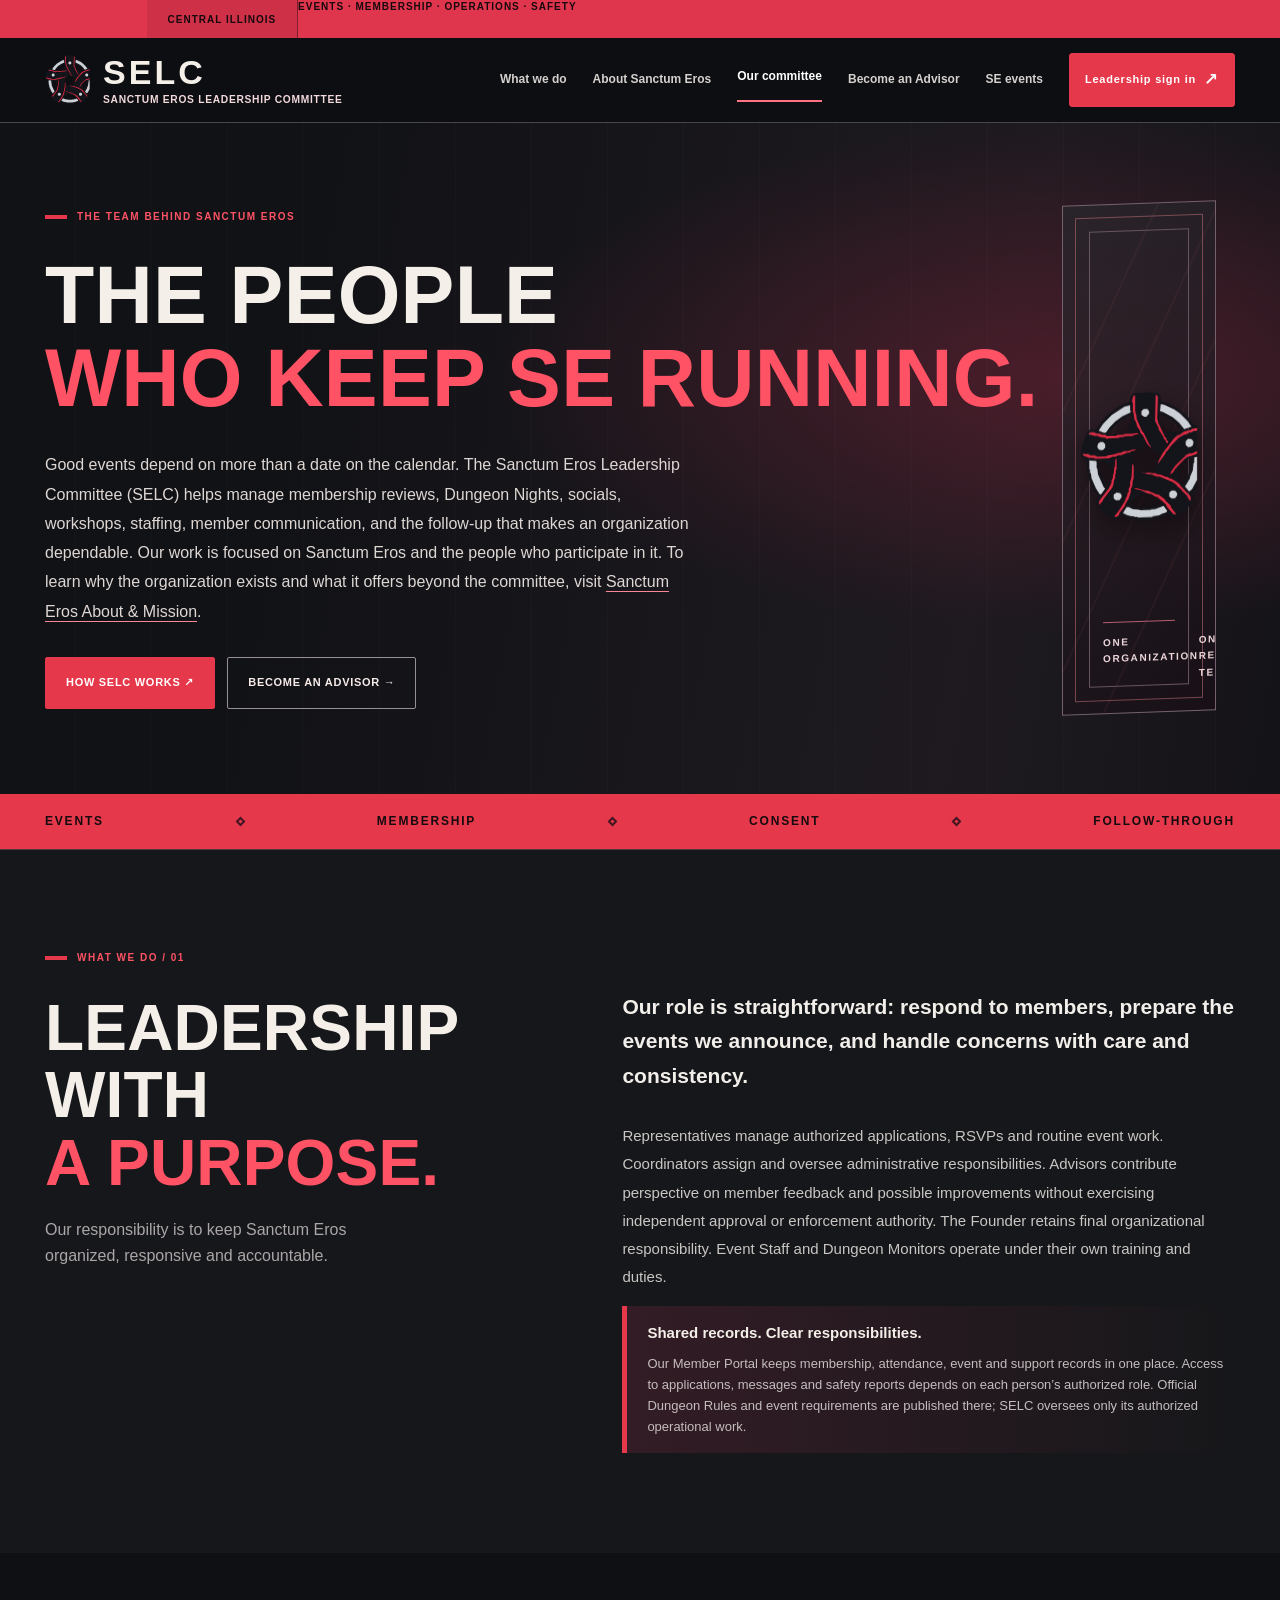
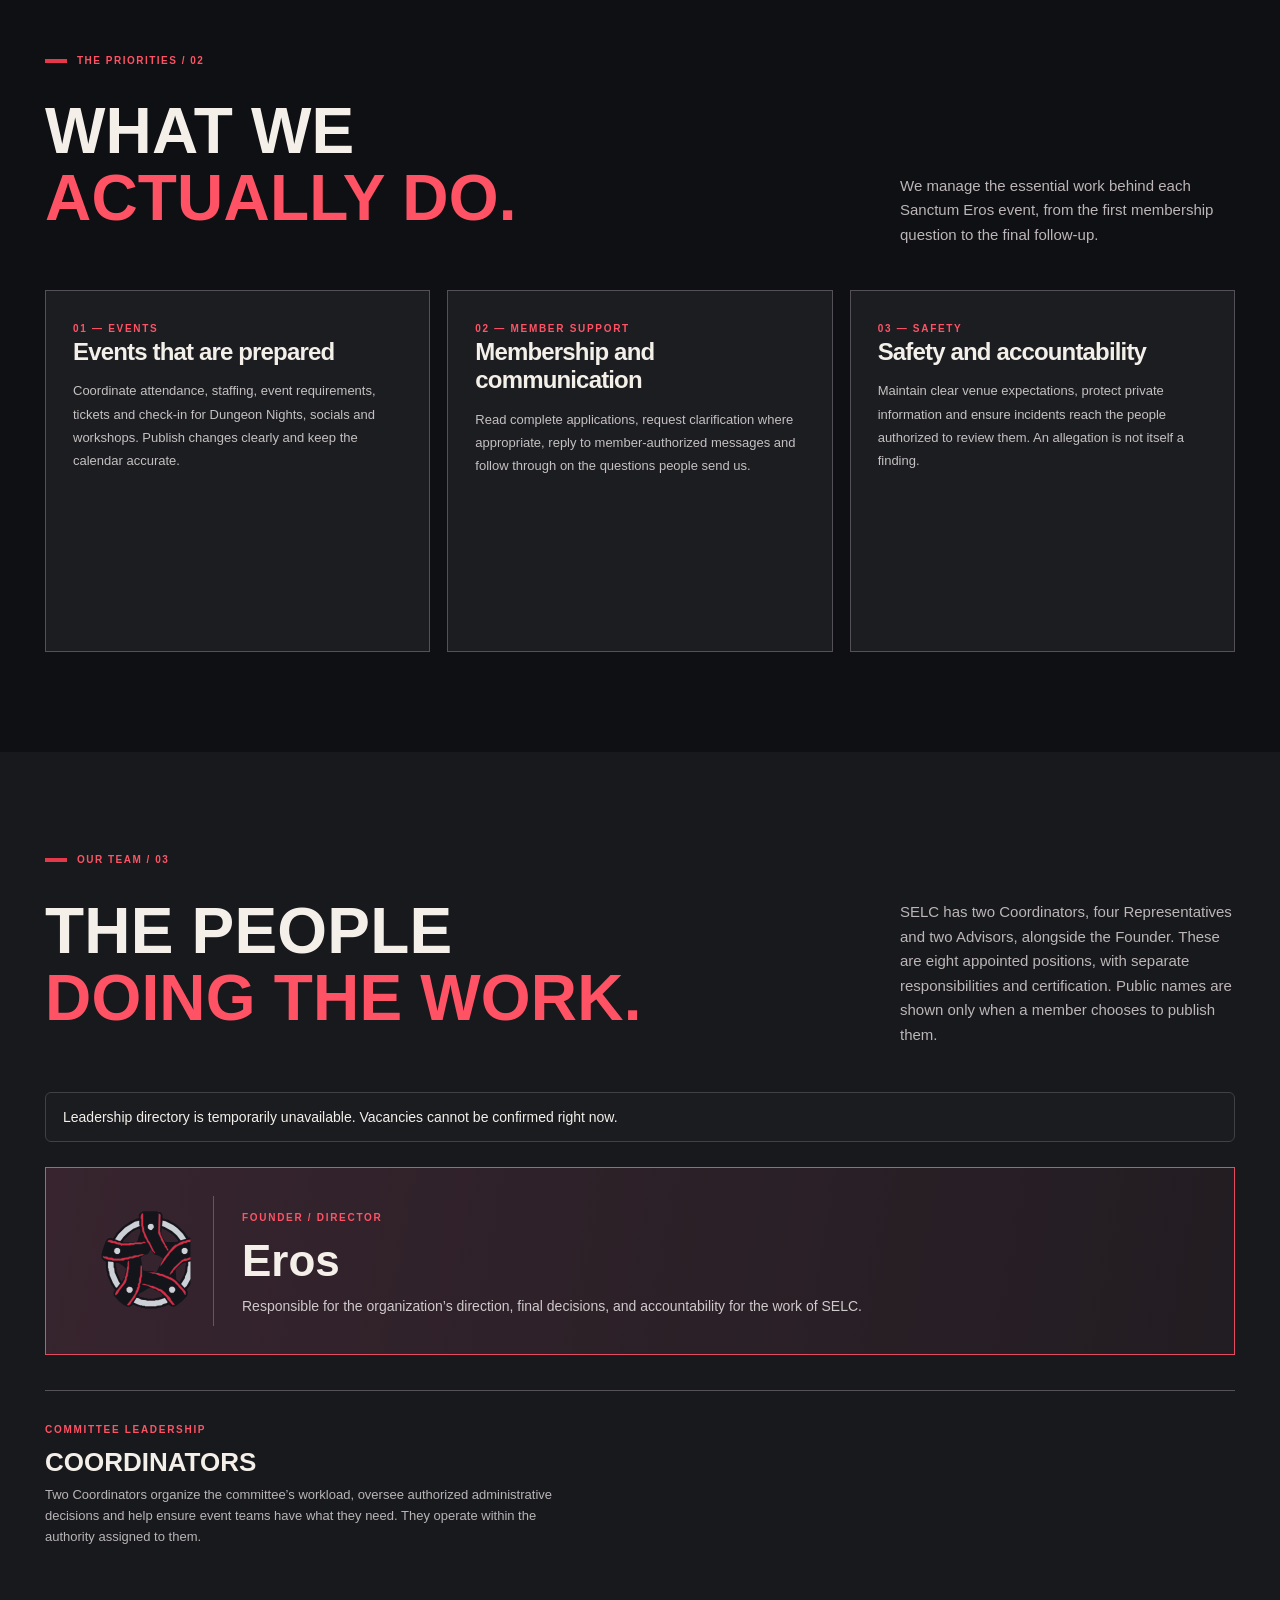
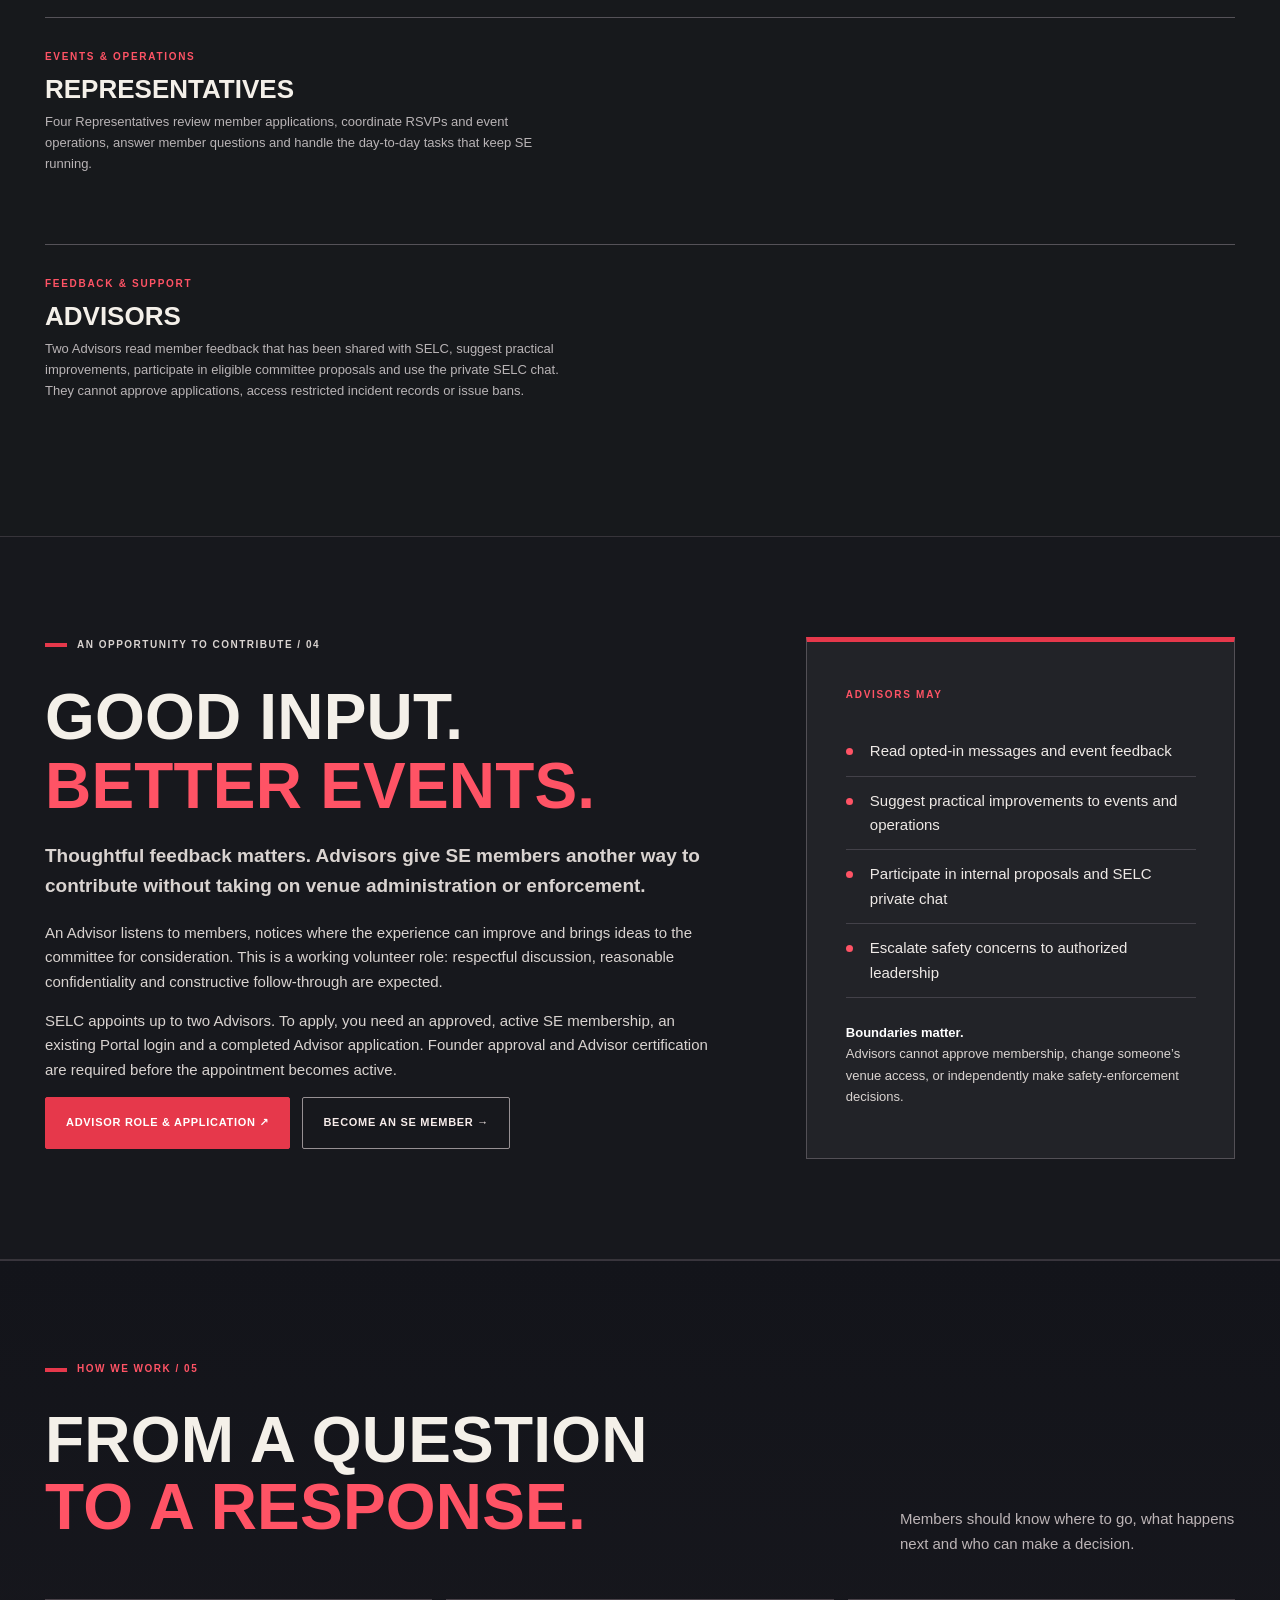
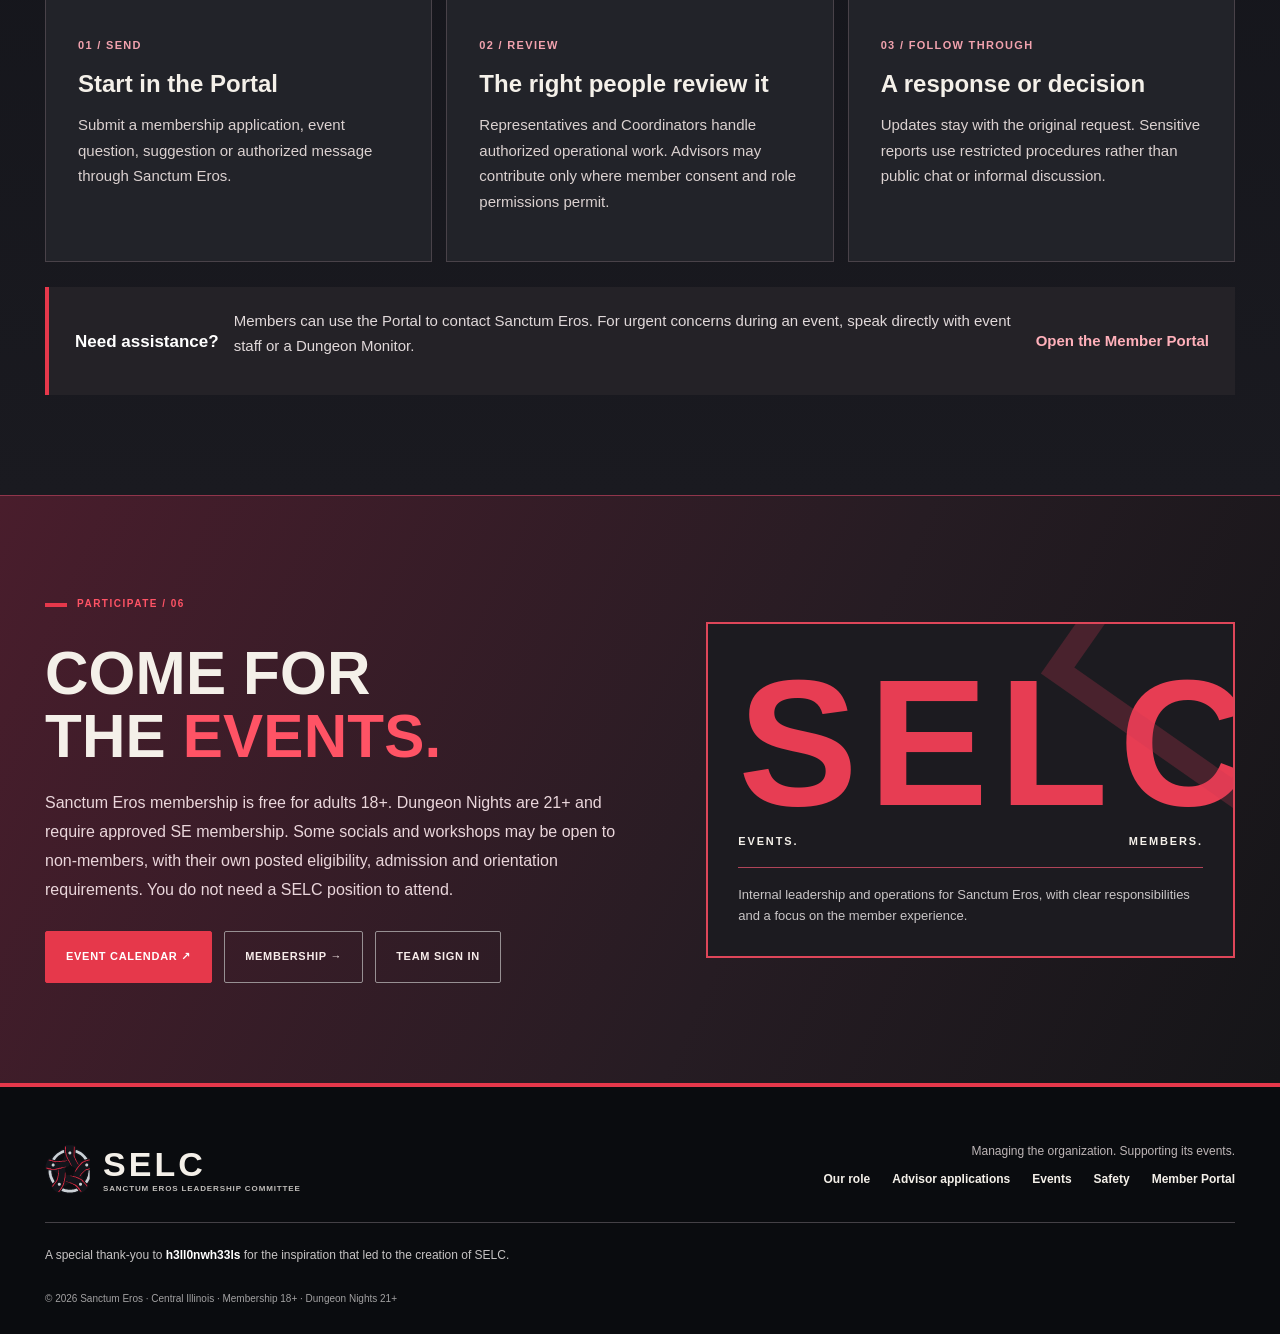
==== index.html @ 21050134 "Harden public leadership and headquarters layouts on narrow screens" ====
<!doctype html>
<html lang="en"><head><meta charset="utf-8"><meta name="viewport" content="width=device-width,initial-scale=1,viewport-fit=cover"><meta name="theme-color" content="#101114">
<meta name="description" content="Meet the Sanctum Eros Leadership Committee: two Coordinators, four Representatives and two Advisors supporting events, membership, communication and safety in Central Illinois.">
<title>SELC — Sanctum Eros Operations & Leadership</title><link rel="icon" type="image/svg+xml" href="/assets/selc-emblem.svg"><link rel="stylesheet" href="/style.css?v=20261123-refined"><script defer src="/app.js?v=20261123-motion-2"></script></head>
<body><a class="skip-link" href="#main">Skip to content</a>
<div id="publicSite">
<div class="site-ribbon"><span class="ribbon-location">CENTRAL ILLINOIS</span><span class="ribbon-values">EVENTS · MEMBERSHIP · OPERATIONS · SAFETY</span></div>
<header class="site-header" id="top"><div class="container header-wrap"><a href="/" class="brand" aria-label="SELC home"><img src="/assets/selc-emblem.svg" alt="" width="52" height="58"><span class="brand-type"><b>SELC</b><small>SANCTUM EROS LEADERSHIP COMMITTEE</small></span></a>
<button type="button" class="mobile-nav-trigger" id="mobileNavTrigger" aria-label="Open main navigation" aria-expanded="false" aria-controls="publicNav"><span></span><span></span><span></span></button>
<nav id="publicNav" class="site-nav" aria-label="Main navigation"><a href="/purpose/">What we do</a><a href="https://sanctumeroshub.org/about/">About Sanctum Eros</a><a href="#people">Our committee</a><a href="/advisor/">Become an Advisor</a><a href="https://sanctumportal.org/events.html">SE events</a><button type="button" class="nav-signin" data-signin>Leadership sign in <span aria-hidden="true">↗</span></button></nav></div></header>
<main id="main">
<section class="hero" aria-labelledby="heroTitle"><div class="container hero-layout"><div class="hero-content"><p class="micro-label"><span class="red-bar"></span> THE TEAM BEHIND SANCTUM EROS</p><h1 id="heroTitle">THE PEOPLE<br><span>WHO KEEP SE RUNNING.</span></h1>
<p class="hero-copy">Good events depend on more than a date on the calendar. The Sanctum Eros Leadership Committee (SELC) helps manage membership reviews, Dungeon Nights, socials, workshops, staffing, member communication, and the follow-up that makes an organization dependable. Our work is focused on Sanctum Eros and the people who participate in it. To learn why the organization exists and what it offers beyond the committee, visit <a href="https://sanctumeroshub.org/about/">Sanctum Eros About &amp; Mission</a>.</p>
<div class="hero-cta"><a class="button button-red" href="/purpose/">HOW SELC WORKS ↗</a><a class="button button-line" href="/advisor/">BECOME AN ADVISOR →</a></div></div>
<div class="hero-visual" aria-hidden="true"><div class="industrial-lines"></div><div class="hero-mark-frame"><img src="/assets/selc-emblem.svg" alt="" class="hero-mark"></div><div class="hero-visual-bottom"><span>ONE ORGANIZATION</span><span>ONE RESPONSIBLE TEAM</span></div></div></div>
<div class="hero-motto"><div class="container motto-inner"><span>EVENTS</span><span class="motto-stud" aria-hidden="true"></span><span>MEMBERSHIP</span><span class="motto-stud" aria-hidden="true"></span><span>CONSENT</span><span class="motto-stud" aria-hidden="true"></span><span>FOLLOW-THROUGH</span></div></div></section>
<section class="section manifesto" id="about"><div class="container split-layout"><div class="section-intro"><p class="micro-label"><span class="red-bar"></span> WHAT WE DO / 01</p><h2>LEADERSHIP WITH<br><em>A PURPOSE.</em></h2><p class="section-aside">Our responsibility is to keep Sanctum Eros organized, responsive and accountable.</p></div>
<div class="copy-block"><p class="large-copy">Our role is straightforward: respond to members, prepare the events we announce, and handle concerns with care and consistency.</p><p>Representatives manage authorized applications, RSVPs and routine event work. Coordinators assign and oversee administrative responsibilities. Advisors contribute perspective on member feedback and possible improvements without exercising independent approval or enforcement authority. The Founder retains final organizational responsibility. Event Staff and Dungeon Monitors operate under their own training and duties.</p>
<div class="callout-line"><strong>Shared records. Clear responsibilities.</strong><span>Our <a href="https://sanctumportal.org/">Member Portal</a> keeps membership, attendance, event and support records in one place. Access to applications, messages and safety reports depends on each person’s authorized role. Official Dungeon Rules and event requirements are published there; SELC oversees only its authorized operational work.</span></div></div></div></section>
<section class="section principles" id="education"><div class="container"><div class="section-title-row"><div><p class="micro-label"><span class="red-bar"></span> THE PRIORITIES / 02</p><h2>WHAT WE<br><em>ACTUALLY DO.</em></h2></div><p>We manage the essential work behind each Sanctum Eros event, from the first membership question to the final follow-up.</p></div>
<div class="principle-grid"><article class="principle-card"><span class="card-number">01 — EVENTS</span><h3>Events that are prepared</h3><p>Coordinate attendance, staffing, event requirements, tickets and check-in for Dungeon Nights, socials and workshops. Publish changes clearly and keep the calendar accurate.</p></article>
<article class="principle-card"><span class="card-number">02 — MEMBER SUPPORT</span><h3>Membership and communication</h3><p>Read complete applications, request clarification where appropriate, reply to member-authorized messages and follow through on the questions people send us.</p></article>
<article class="principle-card"><span class="card-number">03 — SAFETY</span><h3>Safety and accountability</h3><p>Maintain clear venue expectations, protect private information and ensure incidents reach the people authorized to review them. An allegation is not itself a finding.</p></article></div></div></section>
<section class="section people" id="people"><div class="container"><p class="micro-label"><span class="red-bar"></span> OUR TEAM / 03</p><div class="section-title-row people-head"><h2>THE PEOPLE<br><em>DOING THE WORK.</em></h2><p>SELC has two Coordinators, four Representatives and two Advisors, alongside the Founder. These are eight appointed positions, with separate responsibilities and certification. Public names are shown only when a member chooses to publish them.</p></div>
<p id="publicTeamStatus" class="team-occupancy" aria-live="polite" role="status">Loading current appointments…</p>
<div class="leader-card"><div class="leader-emblem"><img src="/assets/selc-emblem.svg" alt="" width="90" height="110"></div><div class="leader-copy"><span class="mini-overline">FOUNDER / DIRECTOR</span><h3>Eros</h3><p>Responsible for the organization’s direction, final decisions, and accountability for the work of SELC.</p></div></div>
<div class="people-subsection"><div><span class="mini-overline">COMMITTEE LEADERSHIP</span><h3>Coordinators</h3><p>Two Coordinators organize the committee’s workload, oversee authorized administrative decisions and help ensure event teams have what they need. They operate within the authority assigned to them.</p></div></div><div class="directory" id="publicCoordinators" aria-live="polite"></div>
<div class="people-subsection"><div><span class="mini-overline">EVENTS & OPERATIONS</span><h3>Representatives</h3><p>Four Representatives review member applications, coordinate RSVPs and event operations, answer member questions and handle the day-to-day tasks that keep SE running.</p></div></div><div class="directory" id="publicDirectory" aria-live="polite"></div><div class="directory hidden" id="publicTransitionRepresentatives" aria-live="polite"></div><div class="people-subsection"><div><span class="mini-overline">FEEDBACK & SUPPORT</span><h3>Advisors</h3><p>Two Advisors read member feedback that has been shared with SELC, suggest practical improvements, participate in eligible committee proposals and use the private SELC chat. They cannot approve applications, access restricted incident records or issue bans.</p></div></div><div class="directory" id="publicAdvisors" aria-live="polite"></div>
</div></section>
<section class="section selc-opportunities" id="join-advisor">
<div class="container selc-opportunities-grid">
<div><p class="micro-label"><span class="red-bar"></span> AN OPPORTUNITY TO CONTRIBUTE / 04</p>
<h2>GOOD INPUT.<br><em>BETTER EVENTS.</em></h2>
<p class="selc-opportunities-lede">Thoughtful feedback matters. Advisors give SE members another way to contribute without taking on venue administration or enforcement.</p>
<p>An Advisor listens to members, notices where the experience can improve and brings ideas to the committee for consideration. This is a working volunteer role: respectful discussion, reasonable confidentiality and constructive follow-through are expected.</p>
<p>SELC appoints up to two Advisors. To apply, you need an approved, active SE membership, an existing Portal login and a completed Advisor application. Founder approval and Advisor certification are required before the appointment becomes active.</p>
<div class="hero-cta"><a class="button button-red" href="/advisor/">ADVISOR ROLE & APPLICATION ↗</a><a class="button button-line" href="https://sanctumportal.org/membership.html#apply">BECOME AN SE MEMBER →</a></div></div>
<aside class="selc-opportunities-panel"><span class="mini-overline">ADVISORS MAY</span><ul>
<li>Read opted-in messages and event feedback</li>
<li>Suggest practical improvements to events and operations</li>
<li>Participate in internal proposals and SELC private chat</li>
<li>Escalate safety concerns to authorized leadership</li></ul>
<div class="selc-opportunities-limit"><strong>Boundaries matter.</strong><p>Advisors cannot approve membership, change someone’s venue access, or independently make safety-enforcement decisions.</p></div>
</aside></div></section>
<section class="section selc-process" id="process"><div class="container">
 <div class="section-title-row"><div><p class="micro-label"><span class="red-bar"></span> HOW WE WORK / 05</p><h2>FROM A QUESTION<br><em>TO A RESPONSE.</em></h2></div><p>Members should know where to go, what happens next and who can make a decision.</p></div>
 <div class="selc-process-grid">
  <article class="selc-process-step"><span>01 / SEND</span><h3>Start in the Portal</h3><p>Submit a membership application, event question, suggestion or authorized message through Sanctum Eros.</p></article>
  <article class="selc-process-step"><span>02 / REVIEW</span><h3>The right people review it</h3><p>Representatives and Coordinators handle authorized operational work. Advisors may contribute only where member consent and role permissions permit.</p></article>
  <article class="selc-process-step"><span>03 / FOLLOW THROUGH</span><h3>A response or decision</h3><p>Updates stay with the original request. Sensitive reports use restricted procedures rather than public chat or informal discussion.</p></article>
 </div>
 <div class="selc-process-note"><strong>Need assistance?</strong><p>Members can use the Portal to contact Sanctum Eros. For urgent concerns during an event, speak directly with event staff or a Dungeon Monitor.</p><a href="https://sanctumportal.org/member.html">Open the Member Portal</a></div>
</div></section>
<section class="section culture" id="involved"><div class="container culture-layout"><div><p class="micro-label"><span class="red-bar"></span> PARTICIPATE / 06</p><h2>COME FOR<br>THE <em>EVENTS.</em></h2><p>Sanctum Eros membership is free for adults 18+. Dungeon Nights are 21+ and require approved SE membership. Some socials and workshops may be open to non-members, with their own posted eligibility, admission and orientation requirements. You do not need a SELC position to attend.</p>
<div class="hero-cta"><a class="button button-red" href="https://sanctumportal.org/events.html">EVENT CALENDAR ↗</a><a class="button button-line" href="https://sanctumportal.org/membership.html#apply">MEMBERSHIP →</a><button class="button button-line" type="button" data-signin>TEAM SIGN IN</button></div></div>
<div class="culture-panel"><span class="culture-large">SELC</span><div class="culture-detail"><span>EVENTS.</span><span>MEMBERS.</span></div><p>Internal leadership and operations for Sanctum Eros, with clear responsibilities and a focus on the member experience.</p></div></div></section>
</main>
<footer class="site-footer"><div class="container footer-inner"><a href="/" class="brand"><img src="/assets/selc-emblem.svg" width="46" height="53" alt=""><span class="brand-type"><b>SELC</b><small>SANCTUM EROS LEADERSHIP COMMITTEE</small></span></a><div class="footer-right"><p>Managing the organization. Supporting its events.</p><div class="footer-links"><a href="/purpose/">Our role</a><a href="/advisor/">Advisor applications</a><a href="https://sanctumportal.org/events.html">Events</a><a href="https://sanctumportal.org/safety.html">Safety</a><a href="https://sanctumportal.org/member.html">Member Portal</a></div></div>
<p class="footer-credit">A special thank-you to <strong>h3ll0nwh33ls</strong> for the inspiration that led to the creation of SELC.</p><p class="copyright">© <span data-year></span> Sanctum Eros · Central Illinois · Membership 18+ · Dungeon Nights 21+</p></div></footer>
</div>
  <dialog id="loginDialog" class="login-dialog" aria-labelledby="loginTitle"><form method="dialog" class="modal-close-wrap"><button class="modal-close" aria-label="Close sign in">×</button></form><div class="login-inner"><img src="/assets/selc-emblem.svg" width="65" height="72" alt=""><span class="mini-overline">WELCOME BACK</span><h2 id="loginTitle">YOUR PLACE<br>IN THE ROOM.</h2><p>Sign in using your existing Sanctum Eros account. SELC reads your identity and permissions from the Portal.</p><div class="login-handoff"><a class="button button-red" href="https://sanctumportal.org/selc-connect.html">CONTINUE WITH SANCTUM EROS PORTAL ↗</a><small>One account for approved SELC leadership and the Founder.</small></div><p class="login-help">SELC access is for authorized Sanctum Eros team members. If you need access, contact the Founder.</p><p class="login-help">New to Sanctum Eros? <a href="https://sanctumportal.org/membership.html#apply" id="selcRegistrationLink">Create your free Portal account and apply for membership</a>. Approved SE membership is separate from an SELC appointment.</p><p class="login-help">Or sign in with your existing Portal credentials below.</p><form id="loginForm" autocomplete="on"><div class="field"><label for="loginUser">FetLife username or email</label><input id="loginUser" name="username" autocomplete="username" autocapitalize="off" spellcheck="false" required></div><div class="field"><label for="loginPass">Password</label><input id="loginPass" name="password" type="password" autocomplete="current-password" required></div><p class="status-text" id="loginStatus" aria-live="polite"></p><button class="button button-red login-submit" type="submit">SIGN IN TO SELC ↗</button></form><p class="login-help">Your password is verified by the Sanctum Eros Portal, never a separate SELC password database. <a href="https://sanctumportal.org/member.html">Manage or recover your member account</a>.</p></div></dialog>

  <div id="headquarters" class="headquarters hidden" aria-hidden="true">
    <aside id="hqSidebar" class="hq-sidebar"><a class="hq-brand" href="#/home"><img src="/assets/selc-emblem.svg" width="45" height="50" alt=""><span><b>SELC</b><small>HEADQUARTERS</small></span></a><div class="hq-account"><span class="avatar-label" id="hqInitials">SE</span><span><strong id="hqUserName">Member</strong><small id="hqRole">Member</small></span></div>
      <div class="hq-nav-search"><label for="hqNavSearch">Find a workspace</label><input id="hqNavSearch" type="search" placeholder="Search leadership tools" autocomplete="off" aria-controls="hqNavigation"></div><nav id="hqNavigation" aria-label="Headquarters sections"></nav>
      <div class="hq-side-bottom"><a href="https://sanctumportal.org/member.html" rel="noopener noreferrer">↗ My Member Portal</a><a href="https://sanctumportal.org/staff.html" rel="noopener noreferrer">↗ Staff Portal</a><button id="hqSignout" type="button">Sign out of SELC</button></div>
    </aside>
    <div class="hq-main"><header class="hq-topbar"><button id="hqMenu" class="hq-hamburger" type="button" aria-label="Toggle Headquarters menu" aria-expanded="false">☰</button><span class="hq-top-brand">SELC / <span id="hqCurrentSection">HEADQUARTERS</span></span><div class="hq-top-actions"><span id="hqRoleChip" class="hq-chip">MEMBER</span><button type="button" id="hqRefresh" title="Refresh current section" aria-label="Refresh current section">↻</button></div></header><main id="hqContent" tabindex="-1" class="hq-content" aria-live="polite"><div class="hq-loading"><span class="spinner"></span><p>Opening Headquarters…</p></div></main></div>
    <div id="hqShade" class="hq-shade"></div>
  </div>
  <div id="notify" role="status" aria-live="polite" class="toast-region"></div>
</body>
</html>
---- style.css ----
:root{color-scheme:dark;--bg:#101114;--ink:#f4f0e9;--muted:#c6c3bf;--soft:#9b9b9e;--red:#e6384b;--red-hot:#ff5365;--red-dark:#a61c32;--line:#414044;--surface:#1b1c20;--surface-2:#23252a;--black:#0c0c0f;--max:1190px;--radius:5px}
*,*::before,*::after{box-sizing:border-box}
html{scroll-behavior:smooth;scroll-padding-top:84px}
body{margin:0;background:var(--bg);color:var(--ink);font-family:Inter,"Arial",system-ui,sans-serif;font-size:15px;line-height:1.63;-webkit-font-smoothing:antialiased}
a{color:inherit;text-decoration:none}button,input,textarea,select{font:inherit}button{cursor:pointer}
:focus-visible{outline:3px solid var(--red-hot);outline-offset:3px}
p,h1,h2,h3,h4{margin-top:0}p{margin-bottom:1em}h1,h2,h3,h4{line-height:1.1}
.hidden,[hidden]{display:none!important}.container{width:min(var(--max),calc(100% - 52px));margin:0 auto}
.skip-link{position:absolute;top:-100px;left:1rem;z-index:1000;background:white;color:#111;padding:.7rem 1rem}.skip-link:focus{top:1rem}
.site-ribbon{display:flex;justify-content:center;align-items:center;gap:18px;background:#e5394e;color:#16080d;min-height:30px;font-size:9px;font-weight:900;letter-spacing:.14em;text-align:center;padding:4px 12px}
.ribbon-pin{background:#130d10;width:7px;height:7px;border-radius:50%}.ribbon-sep{width:3px;height:3px;background:#4c101c;border-radius:50%}
.site-header{position:sticky;top:0;z-index:25;background:rgba(14,15,18,.97);border-bottom:1px solid #47464a;backdrop-filter:blur(14px)}
.header-wrap{display:flex;align-items:center;justify-content:space-between;min-height:84px;gap:20px}
.brand,.hq-brand{display:inline-flex;align-items:center;gap:13px;min-width:0}
.brand img{width:45px;height:55px;object-fit:contain}
.brand-type{display:flex;flex-direction:column;line-height:1.1;min-width:0}
.brand-type>b{font-family:Impact,"Arial Narrow",sans-serif;font-size:34px;letter-spacing:.09em}
.brand-type small{font-size:8px;letter-spacing:.11em;font-weight:800;color:#c0bdba;margin-top:2px}
.site-nav{display:flex;align-items:center;gap:26px}
.site-nav>a{color:#d5d1ce;font-size:12px;font-weight:700;transition:color .15s}
.site-nav>a:hover{color:var(--red-hot)}
.nav-signin{padding:12px 15px;background:var(--red);color:white;border:1px solid var(--red);border-radius:3px;font-size:11px;font-weight:900;letter-spacing:.07em}
.nav-signin span{margin-left:8px;font-size:17px}
.mobile-nav-trigger{display:none;min-width:44px;min-height:44px;border:1px solid var(--line);border-radius:4px;background:#232327;padding:10px}
.mobile-nav-trigger span{display:block;width:22px;height:2px;background:var(--ink);margin:4px}
.hero{position:relative;overflow:hidden;background:radial-gradient(ellipse at 83% 35%,#4a1d2a 0,transparent 38%),linear-gradient(100deg,#111216 24%,#1e1a20 75%,#141318);border-bottom:1px solid #4d383f}
.hero:before{content:"";position:absolute;inset:0;pointer-events:none;background:repeating-linear-gradient(90deg,transparent 0 74px,#ffffff05 75px,#ffffff05 76px);opacity:.65}
.hero-layout{display:grid;grid-template-columns:1.11fr .89fr;align-items:center;gap:24px;min-height:650px}
.hero-content{padding:86px 0 85px;position:relative;z-index:1}
.micro-label{color:var(--red-hot);font-size:10px;letter-spacing:.15em;font-weight:900;text-transform:uppercase;display:flex;align-items:center;gap:10px;margin-bottom:29px}
.red-bar{display:inline-block;width:22px;height:4px;background:var(--red)}
.hero h1,.section h2,.login-inner h2{font-family:Impact,"Arial Narrow","Helvetica Neue",sans-serif;text-transform:uppercase;font-stretch:condensed;font-weight:800;letter-spacing:.003em}
.hero h1{font-size:clamp(46px,6.3vw,89px);line-height:1.03;margin-bottom:30px;white-space:nowrap}
.hero h1 span,.section h2 em,.login-inner h2 em{font-style:normal;color:var(--red-hot)}
.hero-copy{font-size:16px;line-height:1.83;color:#ded7d4;max-width:545px;margin-bottom:31px}
.hero-cta{display:flex;align-items:center;gap:12px;flex-wrap:wrap}
.button{display:inline-flex;align-items:center;justify-content:center;gap:17px;text-transform:uppercase;letter-spacing:.065em;font-weight:850;font-size:11px;padding:15px 20px;border-radius:2px;border:1px solid transparent;min-height:52px;transition:background .15s,transform .15s}
.button:hover{transform:translateY(-2px)}
.button-red{background:var(--red);border-color:var(--red);color:white}.button-red:hover{background:#ff5064}
.button-line{border-color:#979093;color:#f7ecea;background:transparent}.button-line:hover{border-color:var(--red-hot);background:#2d2026}
.hero-visual{height:510px;min-width:0;display:grid;place-items:center;position:relative;border:1px solid #74616d;background:linear-gradient(140deg,#28292eaa,#190e15bd);overflow:hidden;transform:skewY(-2deg)}
.hero-visual:before,.hero-visual:after{content:"";position:absolute;inset:12px;border:1px solid #bd6c7890;pointer-events:none}.hero-visual:after{inset:26px;border-color:#665460}
.industrial-lines{position:absolute;inset:-20%;transform:rotate(25deg);background:repeating-linear-gradient(90deg,transparent 0 15px,#bd556213 16px,#bd556213 17px,transparent 18px,transparent 55px)}
.hero-mark-frame{height:350px;max-height:75%;width:78%;display:grid;place-items:center;position:relative;z-index:1;filter:drop-shadow(0 12px 15px #0008)}
.hero-mark{height:100%;width:100%;object-fit:contain}
.hero-visual-bottom{position:absolute;left:40px;right:40px;bottom:29px;border-top:1px solid #b45d71;display:flex;justify-content:space-between;padding-top:12px;color:#edd6da;font-size:10px;font-weight:900;letter-spacing:.16em}
.hero-motto{position:relative;background:#e6384b;color:#150b0e}.motto-inner{min-height:55px;display:flex;justify-content:space-between;align-items:center;gap:15px;font-size:12px;font-weight:900;letter-spacing:.15em}.motto-stud{width:7px;height:7px;border:2px solid #431421;transform:rotate(45deg)}
.section{padding:100px 0}.section h2{font-size:clamp(40px,5vw,68px);line-height:1.05;margin-bottom:20px}.section-aside{font-size:16px;color:#aba6a7;max-width:355px}
.community-network{background:linear-gradient(120deg,#17191c 0%,#261820 100%);border-top:1px solid #6e3a4a;border-bottom:1px solid #6e3a4a}.community-network .section-aside{max-width:390px}.community-network .copy-block{padding-top:24px}.community-network .hero-cta{margin-top:26px}
.manifesto{background:#16171a}.split-layout{display:grid;grid-template-columns:.83fr 1.17fr;gap:12%}.copy-block{padding-top:40px}.copy-block p{font-size:15px;color:#c9c6c3;line-height:1.88}.copy-block .large-copy{font-size:21px;line-height:1.64;font-weight:650;color:#f2eeea;margin-bottom:29px}
.callout-line{border-left:5px solid var(--red);padding:15px 0 15px 20px;display:flex;flex-direction:column;gap:7px;background:linear-gradient(90deg,#331c25,#20191c00)}.callout-line strong{font-size:15px}.callout-line span{font-size:13px;color:#c4bdbe}
.principles{background:#0e1013}.section-title-row{display:flex;align-items:end;justify-content:space-between;gap:50px;margin-bottom:38px}.section-title-row>p{max-width:335px;color:#bdb5b7;margin-bottom:5px}
.principle-grid{display:grid;grid-template-columns:repeat(3,1fr);gap:17px}.principle-card{border:1px solid #545057;background:#1c1d21;min-height:362px;padding:30px 27px 24px;display:flex;flex-direction:column;position:relative;overflow:hidden}.principle-card:after{position:absolute;content:"";height:5px;bottom:0;left:0;right:100%;background:var(--red);transition:right .3s}.principle-card:hover:after{right:0}.card-number,.mini-overline{font-size:10px;letter-spacing:.17em;color:var(--red-hot);font-weight:900}.card-icon{font-family:Arial,sans-serif;display:grid;place-items:center;width:64px;height:64px;border:1px solid #e14a5b;color:var(--red-hot);font-size:38px;margin:27px 0 19px;line-height:1}.principle-card h3{font-size:24px;letter-spacing:-.035em;line-height:1.2;margin-bottom:13px}.principle-card p{font-size:13px;color:#c5c0c1;line-height:1.78}.card-rule{margin-top:auto;display:block;height:1px;width:100%;background:#504d52}
.educator-strip{display:flex;align-items:center;gap:20px;margin-top:21px;background:#321a24;border:1px solid #7b394c;padding:24px}.educator-symbol{font-size:38px;color:#f86a7d;line-height:1}.educator-strip>div:nth-child(2){flex:1}.educator-strip strong{font-size:16px}.educator-strip p{color:#d3c8cc;font-size:13px;margin:3px 0 0}.educator-strip .button{min-width:193px}
.people{background:#17191c}.people-head{margin-bottom:40px}.leader-card{display:flex;gap:28px;align-items:center;padding:28px 33px;border:1px solid #e44b60;background:linear-gradient(100deg,#37242e,#221d22);position:relative}.leader-emblem{height:130px;width:135px;display:grid;place-items:center;border-right:1px solid #7a4b59;flex:none}.leader-copy{flex:1}.leader-copy h3{font-family:Impact,"Arial Narrow",sans-serif;font-size:44px;margin:9px 0}.leader-copy p{max-width:680px;color:#cfc9cb;font-size:14px;line-height:1.7;margin:0}.leader-index{font-size:72px;font-family:Impact,sans-serif;color:#ffffff16;align-self:start}
.people-subsection{border-top:1px solid #555258;margin-top:35px;padding:25px 0;display:flex;justify-content:space-between;align-items:center;gap:25px}.people-subsection h3{font:700 26px Impact,Arial,sans-serif;text-transform:uppercase;margin:6px 0}.people-subsection p{font-size:13px;color:#b9b4b6;max-width:520px;margin:0}.people-stats{min-width:160px;display:flex;align-items:center;gap:10px}.people-stats b{font:700 66px/1 Impact,sans-serif;color:var(--red)}.people-stats small{font-weight:800;font-size:10px;line-height:1.4;letter-spacing:.1em}
.directory{display:grid;grid-template-columns:repeat(5,1fr);gap:12px;margin-top:10px}.seat-card{display:flex;flex-direction:column;align-items:start;justify-content:end;min-height:160px;border:1px solid #66626a;background:#242328;padding:18px;position:relative;overflow:hidden}.seat-card>span{font:700 57px/1 Impact,sans-serif;color:#ffffff1a;position:absolute;top:11px;right:12px}.seat-card strong{font-size:15px;line-height:1.25;margin-top:auto;position:relative}.seat-card small{font-size:11px;color:#ff8191;margin-top:7px}.directory-note{font-size:12px;color:#b1aaac;margin:18px 0 0}
.culture{background:linear-gradient(115deg,#491d2c,#261c23 60%,#151518);border-top:1px solid #90354b}.culture-layout{display:grid;grid-template-columns:1.06fr .94fr;gap:65px;align-items:center}.culture h2{font-size:clamp(39px,4.7vw,64px)}.culture-layout>div:first-child>p:not(.micro-label){font-size:16px;max-width:620px;color:#ead6db;line-height:1.82;margin-bottom:27px}.culture-panel{min-height:300px;padding:30px;background:#1c1b20;border:2px solid #de4659;display:flex;flex-direction:column;justify-content:center;position:relative;overflow:hidden}.culture-panel:before{content:"";position:absolute;width:240px;height:240px;right:-95px;top:-100px;border:24px solid #ca365142;transform:rotate(35deg)}.culture-large{font:900 clamp(96px,14vw,190px)/1 Impact,Arial,sans-serif;color:#e73d53;letter-spacing:.06em}.culture-detail{display:flex;justify-content:space-between;letter-spacing:.17em;font-size:11px;font-weight:900;margin:0 0 16px;border-bottom:1px solid #b04458;padding-bottom:16px}.culture-panel p{font-size:13px;color:#c9c5c6;margin:0}
.faq-section{background:#111215}.faq-layout{display:grid;grid-template-columns:.7fr 1.3fr;gap:10%}.faq-list details{border-bottom:1px solid #49484e}.faq-list details:first-child{border-top:1px solid #49484e}.faq-list summary{cursor:pointer;list-style:none;position:relative;padding:20px 40px 20px 0;font-size:15px;font-weight:750;min-height:64px}.faq-list summary::-webkit-details-marker{display:none}.faq-list summary:after{content:"+";color:var(--red-hot);position:absolute;right:7px;top:17px;font-size:25px}.faq-list details[open] summary:after{content:"−"}.faq-list p{font-size:13px;color:#c3bbbf;max-width:700px;padding:0 20px 16px 0;line-height:1.8}
.site-footer{padding:55px 0 27px;background:#0a0c0f;border-top:4px solid var(--red)}.footer-inner{display:grid;grid-template-columns:1fr auto;gap:15px}.footer-right{text-align:right}.footer-right p{font-size:12px;color:#beb6b7;margin:0 0 8px}.footer-links{display:flex;gap:22px;font-size:12px;font-weight:700}.footer-links a:hover{color:var(--red-hot)}.footer-credit,.copyright{grid-column:1/-1;margin:10px 0 0;font-size:12px;color:#c7c4c4}.footer-credit{padding-top:23px;border-top:1px solid #444146}.footer-credit strong{color:#fff}.copyright{font-size:10px;color:#a2a1a2}
.login-dialog{max-width:min(470px,calc(100vw - 24px));width:100%;padding:0;border:1px solid #a94b5a;background:#1c1d20;color:var(--ink);border-radius:5px;box-shadow:0 35px 90px #000c}.login-dialog::backdrop{background:#080a0de8;backdrop-filter:blur(6px)}.modal-close-wrap{position:absolute;right:10px;top:8px}.modal-close{width:40px;height:40px;background:transparent;border:0;color:#fff;font-size:30px}.login-inner{padding:36px}.login-inner>img{display:block;margin-bottom:17px}.login-inner h2{font-size:48px;margin:12px 0 12px}.login-inner>p{color:#c9c3c5;font-size:14px}.field{display:flex;flex-direction:column;gap:7px;margin-bottom:15px}.field label{font-size:12px;font-weight:760;color:#e5dce0}.field input,.field textarea,.field select{width:100%;min-height:43px;padding:11px 12px;background:#111216;border:1px solid #626169;color:var(--ink);border-radius:4px;outline-offset:2px}.field textarea{min-height:105px;resize:vertical}.field input::placeholder,.field textarea::placeholder{color:#989399}.login-submit{width:100%;margin-top:6px}.login-help{font-size:12px!important;margin:18px 0 0}.login-help a{color:#fa6678;text-decoration:underline}.status-text{min-height:19px;color:#f393a1;font-size:12px}.status-text.success{color:#b0ddb2}
.headquarters{position:fixed;inset:0;z-index:50;display:grid;grid-template-columns:252px 1fr;background:#111216}.hq-sidebar{display:flex;flex-direction:column;min-height:0;overflow-y:auto;background:#191a1e;border-right:1px solid #4a474c}.hq-brand{padding:17px 21px;border-bottom:1px solid #403e45;min-height:78px}.hq-brand img{width:39px;height:47px}.hq-brand>b,.hq-brand span{display:flex;flex-direction:column}.hq-brand b{font:800 27px Impact,"Arial Narrow",sans-serif;letter-spacing:.08em;line-height:1}.hq-brand small{color:#f07e8c;font-size:9px;font-weight:900;letter-spacing:.13em}.hq-account{display:flex;gap:12px;align-items:center;padding:17px 20px;border-bottom:1px solid #434248}.avatar-label{height:40px;width:40px;display:grid;place-items:center;background:#40202b;border:1px solid #9a4d5b;color:#fff;font-weight:900;border-radius:4px}.hq-account strong{display:block;max-width:150px;text-overflow:ellipsis;white-space:nowrap;overflow:hidden;font-size:13px}.hq-account small{display:block;color:#fa798b;font-size:11px}.hq-sidebar nav{padding:10px}.hq-sidebar nav .nav-group{margin:14px 10px 7px;font-size:9px;font-weight:900;letter-spacing:.15em;color:#99959d}.hq-sidebar nav button{display:flex;gap:11px;align-items:center;width:100%;padding:10px 12px;min-height:43px;margin:2px 0;text-align:left;border:1px solid transparent;border-radius:4px;background:transparent;color:#c7c5c8;font-size:12px;font-weight:720}.hq-sidebar nav button:hover{background:#2b292e}.hq-sidebar nav button.active{border-color:#713b48;background:#3b202b;color:#fff}.hq-sidebar nav button .nav-emoji{width:21px;font-size:18px;text-align:center}.hq-side-bottom{margin-top:auto;padding:15px;border-top:1px solid #48454c;display:flex;flex-direction:column;gap:3px}.hq-side-bottom>a,.hq-side-bottom>button{font-size:11px;text-align:left;color:#bfc0c6;background:transparent;border:0;padding:10px}.hq-side-bottom>a:hover,.hq-side-bottom>button:hover{color:#fff}
.hq-main{overflow:auto;display:flex;flex-direction:column;min-width:0}.hq-topbar{height:66px;min-height:66px;background:#18191d;border-bottom:1px solid #48464d;display:flex;align-items:center;justify-content:space-between;padding:0 25px;gap:12px}.hq-top-brand{font-size:10px;letter-spacing:.14em;font-weight:900;color:#bab5b9}.hq-top-brand span{color:#f77d8d}.hq-top-actions{display:flex;align-items:center;gap:14px}.hq-chip{padding:5px 10px;background:#41202d;color:#f5abb5;border:1px solid #844456;border-radius:3px;font-size:9px;letter-spacing:.12em;font-weight:850}.hq-top-actions button,.hq-hamburger{width:40px;height:40px;border:1px solid #5d535c;background:#24242a;color:#f1e9ea;border-radius:4px;font-size:21px}.hq-hamburger{display:none}
.hq-content{padding:30px 38px 65px;width:100%;max-width:1380px;margin:0 auto}.hq-loading{margin-top:16vh;text-align:center;color:#c2babe}.spinner{display:inline-block;width:32px;height:32px;border:3px solid #38353b;border-top-color:var(--red);border-radius:50%;animation:spin .8s linear infinite}@keyframes spin{to{transform:rotate(360deg)}}
.hq-eyebrow{font-size:10px;letter-spacing:.17em;text-transform:uppercase;color:#ff7e8e;font-weight:900}.hq-page-header{display:flex;align-items:end;justify-content:space-between;gap:20px;margin-bottom:23px}.hq-page-header h1{font:800 clamp(31px,4vw,48px)/1 Impact,"Arial Narrow",sans-serif;text-transform:uppercase;letter-spacing:.015em;margin:9px 0 0}.hq-page-header p{font-size:13px;color:#aaa3aa;max-width:580px;margin:8px 0 0}.hq-actions{display:flex;align-items:center;gap:10px;flex-wrap:wrap}
.hq-card{padding:20px;background:#1e2025;border:1px solid #49464f;border-radius:5px;margin-bottom:16px;min-width:0}.hq-card h2{font-size:19px;margin:0 0 11px}.hq-card h3{font-size:15px;margin:0 0 7px}.hq-card p{color:#beb7bf;font-size:13px}.hq-card h2+p{margin-top:-3px}.hq-muted{color:#b7b0b9;font-size:13px}.hq-micro{color:#9e98a0;font-size:11px}.hq-mono{font-family:ui-monospace,SFMono-Regular,Consolas,monospace}
.hq-stats{display:grid;grid-template-columns:repeat(4,1fr);gap:13px;margin-bottom:19px}.hq-stat{padding:18px;background:#202127;border:1px solid #4c4850;border-top:3px solid #e54255}.hq-stat small{display:block;font-weight:800;font-size:10px;letter-spacing:.1em;color:#beb7bf}.hq-stat strong{display:block;font:900 36px Impact,sans-serif;letter-spacing:.02em;margin-top:6px}.hq-grid{display:grid;grid-template-columns:1.1fr .9fr;gap:16px}.hq-grid-3{display:grid;grid-template-columns:repeat(3,1fr);gap:14px}.hq-panel-list{display:flex;flex-direction:column}.hq-row{display:flex;align-items:flex-start;gap:14px;padding:13px 3px;border-bottom:1px solid #49464b}.hq-row:last-child{border:0}.hq-row .grow{flex:1;min-width:0}.hq-row strong{display:block;word-break:break-word}.hq-row p{margin:4px 0 0;color:#b6b1b6;font-size:12px}.hq-row button,.hq-row select{flex:none}.hq-row .hq-actions{flex-shrink:0}
.hq-button{display:inline-flex;gap:7px;align-items:center;justify-content:center;min-height:40px;padding:9px 12px;border:1px solid #65606a;border-radius:3px;background:#343139;color:#f8f4f2;font-size:11px;font-weight:800;letter-spacing:.03em}.hq-button:hover{background:#51414b}.hq-button.danger{border-color:#c5445b;background:#7e283a}.hq-button.primary{border-color:var(--red);background:#da3149}.hq-button.ghost{background:transparent;border-color:#5f5a65}.hq-button:disabled{cursor:not-allowed;opacity:.5}.hq-button:focus-visible{outline-offset:2px}
.hq-tag{display:inline-block;padding:3px 8px;border-radius:3px;background:#37323c;color:#d9c9d0;border:1px solid #69606b;font-size:10px;font-weight:800;white-space:nowrap}.hq-tag.warn{background:#49351e;color:#f2d399;border-color:#907343}.hq-tag.bad{background:#4c202d;color:#ffafba;border-color:#a7475b}.hq-tag.good{background:#1b3a2e;color:#b4e9c4;border-color:#467b5e}
.hq-form{max-width:850px}.hq-form-grid{display:grid;grid-template-columns:repeat(2,1fr);gap:13px}.hq-form label{display:block;font-weight:760;color:#e7e3e3;font-size:12px;margin-bottom:6px}.hq-form :is(input,textarea,select){display:block;width:100%;min-height:43px;padding:10px 12px;background:#141519;color:#f9f4f2;border:1px solid #65616a;border-radius:3px;margin-bottom:13px}.hq-form textarea{resize:vertical;min-height:92px}.hq-form input[type=checkbox]{display:inline-block;min-height:auto;width:auto;margin:0 10px 0 0}.hq-form .checkline{display:flex;align-items:center;font-weight:500}.hq-form fieldset{border:1px solid #4c4a52;padding:15px;margin:0 0 18px}.hq-form legend{color:#ff8c9a;font-weight:850;font-size:12px;letter-spacing:.05em;padding:0 6px}.hq-form .hq-button{margin-right:7px}.hq-form-status{font-size:12px;min-height:18px;color:#ff93a2}.hq-form-status.good{color:#b8e4c3}
.hq-tabs{display:flex;flex-wrap:wrap;gap:8px;margin-bottom:21px}.hq-tabs button{min-height:40px;border:1px solid #59535d;background:#242329;color:#c8c4ca;border-radius:4px;padding:9px 13px;font-size:12px;font-weight:700}.hq-tabs button.active{border-color:var(--red);color:#fff;background:#48222e}.hq-empty{padding:30px;border:1px dashed #66616c;text-align:center;background:#1b1c21;border-radius:4px}.hq-empty h3{font-size:18px}.hq-empty p{margin:8px 0 0;color:#c0b9c1;font-size:12px}.hq-prose{white-space:pre-wrap;overflow-wrap:anywhere}.hq-checkbox-group{display:flex;gap:12px;flex-wrap:wrap}.hq-checkbox-group label{background:#242329;border:1px solid #57515c;padding:7px 11px;border-radius:3px}
.hq-shade{display:none}.toast-region{position:fixed;bottom:22px;right:20px;max-width:min(390px,calc(100% - 35px));z-index:150;pointer-events:none}.toast-region>div{margin-top:9px;padding:15px 18px;background:#272329;border-left:5px solid #e5495a;color:#fff;box-shadow:0 8px 22px #000b;font-size:13px;pointer-events:auto}
@media(max-width:1100px){.site-nav{gap:16px}.site-nav>a{font-size:11px}.hero h1{font-size:clamp(43px,6.2vw,79px)}.directory{grid-template-columns:repeat(3,1fr)}.hq-content{padding:27px}.hq-grid-3{grid-template-columns:repeat(2,1fr)}}
@media(max-width:850px){.container{width:min(var(--max),calc(100% - 36px))}.mobile-nav-trigger{display:block}.site-nav{display:none;position:absolute;top:100%;left:0;right:0;flex-direction:column;align-items:stretch;gap:0;padding:15px 20px;background:#18191c;border-top:1px solid #49454b;box-shadow:0 16px 25px #0009}.site-nav.open{display:flex}.site-nav>a{padding:13px 10px;font-size:14px}.site-nav .nav-signin{margin-top:10px;text-align:left}.hero-layout{grid-template-columns:1fr;min-height:auto;gap:0}.hero-content{padding:72px 0 26px}.hero h1{font-size:clamp(52px,10vw,80px)}.hero-visual{height:335px;width:min(580px,100%);margin:0 auto 30px;transform:none}.hero-mark-frame{height:240px}.hero-visual-bottom{left:30px;right:30px}.split-layout{grid-template-columns:1fr;gap:6px}.copy-block{padding-top:0}.culture-layout{grid-template-columns:1fr;gap:28px}.culture-panel{min-height:250px}.section{padding:75px 0}.hq-content{padding:24px}.hq-stats{grid-template-columns:repeat(2,1fr)}.hq-grid{grid-template-columns:1fr}}
@media(max-width:650px){.container{width:calc(100% - 30px)}.site-ribbon{font-size:8px;gap:7px;letter-spacing:.06em;flex-wrap:wrap}.ribbon-sep:last-of-type{display:none}.header-wrap{min-height:73px}.brand img{width:39px;height:49px}.brand-type>b{font-size:29px}.brand-type small{font-size:7px}.brand-type small span{display:none}.hero-content{padding:54px 0 19px}.hero h1{font-size:clamp(37px,10.7vw,58px);line-height:1.08;white-space:normal}.hero-copy{font-size:14px}.hero-cta{align-items:stretch}.hero-cta .button{width:100%}.hero-visual{height:300px}.hero-mark-frame{height:218px}.hero-visual-bottom{font-size:8px}.motto-inner{flex-wrap:wrap;justify-content:center;padding:12px 0;min-height:54px;gap:10px;font-size:9px}.motto-stud{width:5px;height:5px}.section{padding:62px 0}.section h2{font-size:clamp(36px,10vw,51px)}.section-title-row{display:block}.section-title-row>p{margin-top:20px}.principle-grid{grid-template-columns:1fr}.principle-card{min-height:270px}.card-icon{margin:12px 0}.educator-strip{flex-direction:column;align-items:start;padding:20px}.educator-strip .button{width:100%}.leader-card{align-items:flex-start;gap:15px;padding:22px}.leader-emblem{height:92px;width:68px}.leader-emblem img{height:89px;width:60px}.leader-copy h3{font-size:37px}.leader-index{display:none}.people-subsection{align-items:start}.people-stats{min-width:95px}.people-stats b{font-size:51px}.people-stats small{font-size:7px}.directory{grid-template-columns:repeat(2,1fr)}.seat-card{min-height:137px}.culture-large{font-size:105px}.faq-layout{grid-template-columns:1fr;gap:12px}.footer-inner{display:block}.footer-right{text-align:left;margin-top:22px}.footer-links{flex-wrap:wrap;gap:13px}.footer-credit{margin-top:23px}.login-inner{padding:26px 20px}.login-inner h2{font-size:40px}
 .headquarters{display:block}.hq-sidebar{position:absolute;top:0;bottom:0;left:0;width:min(304px,85vw);z-index:80;transform:translateX(-101%);transition:transform .18s ease}.hq-sidebar.open{transform:translateX(0)}.hq-shade.open{display:block;position:absolute;inset:0;background:#0009;z-index:70}.hq-main{height:100dvh}.hq-hamburger{display:block}.hq-content{padding:21px 15px 50px}.hq-topbar{padding:0 13px;min-height:58px;height:58px}.hq-top-brand{font-size:9px;letter-spacing:.06em}.hq-top-actions{gap:8px}.hq-chip{font-size:8px}.hq-stats{grid-template-columns:repeat(2,1fr);gap:8px}.hq-stat{padding:12px}.hq-stat strong{font-size:29px}.hq-page-header{display:block}.hq-page-header .hq-actions{margin-top:15px}.hq-grid,.hq-grid-3,.hq-form-grid{grid-template-columns:1fr}.hq-card{padding:15px}.hq-row{flex-wrap:wrap}.hq-row .hq-actions{width:100%}.hq-row .hq-actions .hq-button{flex:1}.hq-form :is(input,textarea,select){font-size:16px}.hq-button{min-height:43px}.hq-tabs{gap:6px}.hq-tabs button{flex:1 1 auto}
}

/* Mobile layout hardening: the logo must never size a CSS grid track beyond
   its visual frame or obscure the captions on iPhone-class screens. */
.hero-mark-frame,.hero-mark{min-width:0;min-height:0;box-sizing:border-box}
.hero-mark-frame{overflow:hidden;isolation:isolate}
.hero-mark{display:block;max-width:100%;max-height:100%;object-fit:contain;object-position:center}
@media(max-width:850px){
 .hero-visual{display:flex;justify-content:center;align-items:center;isolation:isolate}
 .hero-mark-frame{display:flex;flex:0 0 auto;justify-content:center;align-items:center;width:min(43%,195px);height:215px;max-width:195px;max-height:73%;margin:auto auto 30px}
 .hero-mark{height:100%;width:100%}
 .hero-visual-bottom{z-index:3;left:25px;right:25px;bottom:20px;font-size:9px;letter-spacing:.06em}
}
@media(max-width:650px){
 .hero-visual{height:275px;min-height:275px;width:100%;max-width:100%;overflow:hidden}
 .hero-mark-frame{width:clamp(118px,38%,165px);height:180px;max-height:68%;margin:auto auto 38px;filter:drop-shadow(0 7px 10px #0006)}
 .hero-mark{max-height:100%;max-width:100%}
 .hero-visual-bottom{bottom:18px;left:17px;right:17px;gap:12px;font-size:8px;white-space:normal}
 .hero-visual-bottom span:last-child{text-align:right}
 .login-submit:disabled{opacity:.68;cursor:progress}
 .status-text{min-height:20px;white-space:normal;overflow-wrap:anywhere}
}

@media(prefers-reduced-motion:reduce){html{scroll-behavior:auto}*,*:before,*:after{animation-duration:.01ms!important;transition-duration:.01ms!important}}


/* Keep the complete organization name unmistakable, including on phones. */
.site-header .brand-type small{display:block!important;font-size:clamp(9px,.8vw,12px)!important;letter-spacing:.07em!important;line-height:1.32!important;color:#f2d9dc!important;font-weight:820!important;max-width:275px}
.site-ribbon{letter-spacing:.11em;text-align:center}
.hero-deck{font:850 clamp(14px,2.4vw,20px)/1.35 system-ui,-apple-system,sans-serif;color:#ffbbc5;letter-spacing:.105em;margin:-13px 0 26px;text-transform:uppercase;max-width:520px}
.hero-deck strong{display:block;color:#fff2eb;font-size:clamp(19px,2.8vw,27px);letter-spacing:.04em;margin-top:5px}
@media(max-width:850px){.site-header .brand{gap:9px}.site-header .brand img{width:39px;height:47px}.site-header .brand-type>b{font-size:24px}.site-header .brand-type small{font-size:9px!important;max-width:215px}.hero-deck{margin:-6px 0 25px}}
@media(max-width:390px){.site-header .brand-type small{max-width:180px}.site-ribbon{font-size:8px;letter-spacing:.06em}.hero-deck strong{font-size:18px}}


/* SELC sign-in: legible Portal handoff and usable iPhone dialog. */
.login-dialog{max-height:calc(100dvh - 20px);overflow-y:auto;overscroll-behavior:contain}
.login-handoff{margin:18px 0 12px;display:flex;flex-direction:column;gap:9px}
.login-handoff>.button{display:flex;width:100%;min-height:52px;padding:13px 16px;color:#fff;text-decoration:none;font-size:12px;line-height:1.4}
.login-handoff>.button-line{background:#292029;border:1px solid #dc7d94}
.login-handoff>.button-line:hover{background:#49303c}
.login-handoff>small{color:#cac2c5;font-size:12px;line-height:1.55}
.login-dialog .modal-close-wrap{position:sticky;float:right;top:8px;right:8px;z-index:2;margin:8px 8px -48px 0}
@media(max-width:540px){.login-dialog{max-width:calc(100vw - 16px);max-height:calc(100dvh - 16px)}.login-inner{padding:24px 18px 28px}.login-inner h2{font-size:clamp(34px,10vw,46px)}}

/* Clear, intentionally segmented ribbon: location versus guiding principles. */
.site-ribbon{
  display:flex;
  align-items:stretch;
  justify-content:center;
  flex-wrap:nowrap;
  gap:0;
  padding:0;
  min-height:38px;
  background:#df354d;
  color:#17090d;
  font-size:10px;
  font-weight:900;
  letter-spacing:.1em;
  line-height:1.3;
}
.site-ribbon .ribbon-location{
  display:inline-flex;
  align-items:center;
  justify-content:center;
  gap:10px;
  padding:11px 21px;
  white-space:nowrap;
  border-right:1px solid rgba(34,9,17,.45);
  background:rgba(34,9,17,.09);
}
.site-ribbon .ribbon-pin{
  display:block;
  flex:none;
  width:7px;
  height:7px;
  border-radius:50%;
  background:#17090d;
}
.site-ribbon .ribbon-values{
  display:inline-grid;
  grid-template-columns:repeat(3,minmax(0,1fr));
  align-items:stretch;
}
.site-ribbon .ribbon-values>span{
  display:flex;
  align-items:center;
  justify-content:center;
  padding:11px 19px;
  white-space:nowrap;
}
.site-ribbon .ribbon-values>span+span{border-left:1px solid rgba(34,9,17,.30)}
@media(max-width:630px){
  .site-ribbon{
    display:grid;
    grid-template-columns:1fr;
    text-align:center;
    font-size:9px;
    letter-spacing:.095em;
  }
  .site-ribbon .ribbon-location{
    padding:8px 12px;
    border-right:0;
    border-bottom:1px solid rgba(34,9,17,.38);
    font-size:9px;
    background:rgba(34,9,17,.13);
  }
  .site-ribbon .ribbon-values{
    display:grid;
    grid-template-columns:repeat(3,minmax(0,1fr));
    width:100%;
  }
  .site-ribbon .ribbon-values>span{
    padding:9px 5px;
    min-width:0;
    font-size:clamp(8px,2.3vw,10px);
    letter-spacing:.055em;
  }
}


/* SELC messaging workspace: compact mobile-first layout, not stacked forms. */
.messenger-shell{width:100%;max-width:1220px;margin:0 auto}
.messenger-intro{padding:0 0 20px}
.messenger-intro h1{margin:6px 0 4px;font:900 clamp(32px,5vw,49px)/1.05 "Arial Narrow",Impact,system-ui,sans-serif;text-transform:uppercase;letter-spacing:.025em}
.messenger-intro>p{margin:0;color:var(--muted)}
.messenger-layout{display:grid;grid-template-columns:minmax(190px,260px) minmax(0,1fr);gap:0;min-height:560px;max-height:min(760px,calc(100svh - 200px));border:1px solid #494149;border-radius:13px;overflow:hidden;background:#1b1c20}
.messenger-sidebar{min-width:0;background:#17181b;border-right:1px solid #38383d;overflow-y:auto}
.messenger-sidebar-title{display:flex;justify-content:space-between;align-items:center;font-size:11px;font-weight:800;text-transform:uppercase;letter-spacing:.14em;color:#b9adb3;padding:20px 17px 12px}
.messenger-sidebar-title span{font-size:11px;color:#f57a89}
.messenger-rooms{display:flex;flex-direction:column;padding:0 8px 14px;gap:4px}
.messenger-room{width:100%;min-height:56px;display:flex;gap:10px;align-items:center;padding:10px 11px;text-align:left;color:#ece6e6;background:none;border:1px solid transparent;border-radius:9px;transition:background .15s,border-color .15s}
.messenger-room:hover{background:#29272d}
.messenger-room.active{background:#40212b;border-color:#a74458}
.messenger-room-icon{width:34px;height:34px;flex:none;display:grid;place-items:center;background:#343037;color:#f16a80;border:1px solid #54434b;border-radius:10px;font-size:19px}
.messenger-room-name{flex:1;min-width:0;font-size:13px;font-weight:750;line-height:1.2}
.messenger-unread{background:#e6384b;color:white;border-radius:15px;min-width:20px;padding:2px 6px;font-size:11px;text-align:center;font-weight:800}
.messenger-joined{font-size:11px;color:#7ec9a0}
.messenger-conversation{display:flex;flex-direction:column;min-width:0;min-height:0;background:#202126}
.messenger-header{display:flex;align-items:center;gap:12px;padding:15px 19px;border-bottom:1px solid #3b3b42;min-height:74px}
.messenger-header-text{flex:1;min-width:0}
.messenger-header h2{font-size:17px;line-height:1.25;margin:0;color:#fff}
.messenger-header p{font-size:12px;margin:4px 0 0;color:#b8b1b5;line-height:1.35}
.messenger-leave{border:1px solid #575059;color:#d6cbd0;background:transparent;border-radius:7px;padding:7px 12px;font-size:12px;font-weight:700}
.messenger-search{padding:10px 16px;border-bottom:1px solid #37363b}
.messenger-search input{width:100%;background:#17181c;color:#f5f3f1;border:1px solid #4c4950;border-radius:9px;padding:10px 13px;font-size:13px;outline-offset:2px}
.messenger-pinned{display:flex;gap:10px;align-items:center;border-bottom:1px solid #5d414a;background:#35242a;color:#eee0e3;padding:8px 17px;font-size:12px}
.messenger-pinned[hidden]{display:none}
.messenger-pinned strong{color:#fa7888}
.messenger-pinned span{overflow:hidden;text-overflow:ellipsis;white-space:nowrap}
.messenger-messages{flex:1;min-height:200px;overflow-y:auto;overscroll-behavior:contain;padding:18px 17px 12px;display:flex;flex-direction:column;gap:15px}
.messenger-message{display:flex;gap:9px;align-items:flex-end;max-width:88%;align-self:flex-start}
.messenger-message.mine{align-self:flex-end;flex-direction:row-reverse}
.messenger-avatar{width:32px;height:32px;border-radius:11px;background:#4b3a44;display:grid;place-items:center;font-size:11px;font-weight:850;color:#fad1db;flex:none}
.messenger-message.mine .messenger-avatar{background:#6a303e}
.messenger-message.grouped{margin-top:-8px}
.messenger-message.grouped .messenger-bubble-wrap{margin-left:41px}
.messenger-message.grouped.mine .messenger-bubble-wrap{margin-right:41px;margin-left:0}
.messenger-bubble-wrap{min-width:0;max-width:100%}
.messenger-sender{font-size:11px;color:#e6b9c4;font-weight:800;margin:0 0 4px 5px}
.messenger-bubble{border-radius:15px 15px 15px 5px;background:#34343b;border:1px solid #4a4850;padding:9px 13px;color:#f5f0f1;overflow-wrap:anywhere}
.messenger-message.mine .messenger-bubble{background:#9c334e;border-color:#b94d67;border-radius:15px 15px 5px 15px;color:#fff}
.messenger-bubble p{margin:0;white-space:pre-wrap;line-height:1.48;font-size:14px}
.messenger-quote{font-size:11px;line-height:1.35;background:#16171b44;border-left:2px solid #fc99a8;padding:7px 9px;margin:0 0 7px;border-radius:5px;color:#e7d5d9}
.messenger-meta{font-size:10px;color:#aaa1a7;margin:4px 5px;text-align:left}
.messenger-message.mine .messenger-meta{text-align:right}
.messenger-message-actions{display:flex;gap:10px;flex-wrap:wrap;margin:2px 5px 0}
.messenger-message-actions button{color:#c3b7bc;font-size:10px;border:0;background:transparent;padding:3px 1px;font-weight:700}
.messenger-message-actions button:hover{color:#ff778b;text-decoration:underline}
.messenger-reply-preview{display:flex;gap:8px;justify-content:space-between;align-items:center;padding:7px 16px;border-top:1px solid #66414d;background:#35242b;font-size:12px}
.messenger-reply-preview[hidden]{display:none}
.messenger-reply-preview button{border:0;background:none;color:#f9d4dc;font-size:22px}
.messenger-composer{display:flex;align-items:end;gap:9px;padding:11px 14px 12px;border-top:1px solid #414047;background:#242429}
.messenger-composer textarea{flex:1;width:100%;min-width:0;max-height:120px;resize:none;padding:10px 14px;border:1px solid #58535c;border-radius:14px;background:#18191d;color:#fff;font:inherit;font-size:14px;line-height:1.4}
.messenger-composer button{display:grid;place-items:center;flex:none;width:42px;height:42px;border-radius:12px;border:0;background:#e6384b;color:white;font-size:20px}
.messenger-composer button:disabled{opacity:.5}
.messenger-status{padding:0 14px;margin:0;min-height:0;color:#e99dae;font-size:12px}
.messenger-empty,.messenger-welcome{margin:auto;text-align:center;padding:35px 22px;max-width:360px;color:#c6bdc1}
.messenger-empty h3,.messenger-welcome h3{margin:9px 0;font-size:18px;color:#eee}
.messenger-empty span,.messenger-welcome-icon{display:block;font-size:35px;color:#e96a80}
.messenger-welcome .hq-button{margin-top:12px}
.sr-only{position:absolute;width:1px;height:1px;overflow:hidden;clip:rect(0,0,0,0);white-space:nowrap}
@media(max-width:740px){
 .messenger-intro{padding-bottom:14px}
 .messenger-layout{display:flex;flex-direction:column;max-height:none;min-height:calc(100svh - 220px)}
 .messenger-sidebar{border-right:0;border-bottom:1px solid #414047;overflow:visible}
 .messenger-sidebar-title{padding:12px 14px 7px}
 .messenger-rooms{flex-direction:row;overflow-x:auto;scroll-snap-type:x proximity;gap:8px;padding:4px 10px 11px;scrollbar-width:none}
 .messenger-rooms::-webkit-scrollbar{display:none}
 .messenger-room{flex:none;min-height:48px;width:auto;max-width:215px;scroll-snap-align:start;padding:7px 10px}
 .messenger-room-icon{width:28px;height:28px;border-radius:8px;font-size:16px}
 .messenger-room-name{font-size:12px;white-space:nowrap;text-overflow:ellipsis;overflow:hidden}
 .messenger-conversation{height:min(68svh,690px);min-height:430px}
 .messenger-header{padding:10px 13px;min-height:66px}
 .messenger-header p{font-size:11px}
 .messenger-messages{padding:13px 10px;gap:12px}
 .messenger-message{max-width:94%}
 .messenger-bubble p{font-size:13px}
 .messenger-composer{padding:9px 10px}
 .messenger-message-actions button{font-size:10px}
}
@media(prefers-reduced-motion:reduce){.messenger-room{transition:none}}


/* Website editor: compare current and proposed copy before committee voting. */
.editor-copy-compare{display:grid;grid-template-columns:repeat(2,minmax(0,1fr));gap:12px;margin:14px 0}
.editor-copy-compare section{min-width:0;padding:18px;border-radius:10px;background:#18191d;border:1px solid #49454b}
.editor-copy-compare strong{display:block;font-size:11px;letter-spacing:.1em;text-transform:uppercase;color:#f28798;margin-bottom:10px}
.editor-copy-compare p{margin:0;white-space:pre-wrap;overflow-wrap:anywhere;line-height:1.55;color:#f4ecee}
@media(max-width:700px){.editor-copy-compare{grid-template-columns:1fr}.editor-copy-compare section{padding:14px}}


/* SELC role handbooks: intentionally distinct from the generic card library */
.hq-handbook-hero{background:linear-gradient(128deg,#171014 0%,#32212b 72%,#4e2232 100%);border:1px solid rgba(181,134,140,.38);border-radius:18px;padding:clamp(22px,3vw,40px);display:flex;align-items:center;justify-content:space-between;gap:20px;color:#f7f2ee;margin:18px 0 24px;box-shadow:0 16px 35px rgba(0,0,0,.12)}
.hq-handbook-hero h2{font-size:clamp(1.65rem,3vw,2.65rem);font-weight:650;letter-spacing:-.04em;margin:10px 0}
.hq-handbook-hero p{color:#d0c0c3;font-size:.9rem;margin:0}
.hq-handbook-hero .hq-eyebrow{color:#e9abb3;letter-spacing:.16em;text-transform:uppercase}
.hq-handbook-emblem{border:1px solid rgba(255,255,255,.3);border-radius:50%;width:96px;height:96px;flex-shrink:0;display:grid;place-items:center;font-family:Georgia,serif;letter-spacing:.12em;color:#f0bdc4;font-size:1.35rem}
.hq-handbook-layout{display:grid;grid-template-columns:minmax(0,1fr) minmax(0,1fr);gap:24px;align-items:start;margin:20px 0 28px}
.hq-handbook-heading{font-size:1.12rem;letter-spacing:-.015em;margin:0 0 14px}
.hq-handbook-section{border:1px solid var(--line,rgba(130,130,130,.26));border-radius:12px;background:var(--panel,#1c191c);margin-bottom:10px;overflow:hidden}
.hq-handbook-section summary{display:flex;align-items:center;gap:14px;cursor:pointer;padding:16px 18px;list-style:none;line-height:1.35}
.hq-handbook-section summary::-webkit-details-marker{display:none}
.hq-handbook-section summary strong{flex:1;font-size:.98rem}
.hq-handbook-number{font-size:.73rem;font-weight:700;color:#b46f80;letter-spacing:.12em}
.hq-handbook-chevron{font-size:1.25rem;transition:transform .2s}
.hq-handbook-section[open] .hq-handbook-chevron{transform:rotate(180deg)}
.hq-handbook-copy{padding:0 20px 20px 51px;line-height:1.75;font-size:.95rem;white-space:pre-line;overflow-wrap:anywhere}
.hq-handbook-section:focus-within{outline:2px solid #b96d82;outline-offset:2px}
@media(max-width:860px){.hq-handbook-layout{grid-template-columns:1fr}.hq-handbook-emblem{width:65px;height:65px;font-size:1rem}.hq-handbook-copy{padding-left:20px}}


/* Unified reference library lives beneath official role manuals. */
.hq-handbook-extras{margin:30px 0 22px;padding:26px;border:1px solid rgba(176,132,143,.28);border-radius:16px;background:rgba(120,80,96,.055)}
.hq-handbook-extras>.hq-row{align-items:center;gap:16px;margin-bottom:16px}
.hq-handbook-extras>.hq-row h2{margin:5px 0;font-size:1.3rem}
.hq-handbook-extras>.hq-row p{margin:5px 0 0;line-height:1.6}
.hq-handbook-extras>.hq-card{margin-top:12px}
@media(max-width:620px){.hq-handbook-extras{padding:18px}.hq-handbook-extras>.hq-row{align-items:flex-start;flex-wrap:wrap}}


/* SELC headquarters — unified management visual system */
#hqContent{min-width:0}
#hqContent .hq-page-header{display:flex;align-items:flex-end;justify-content:space-between;gap:22px;flex-wrap:wrap;margin-bottom:24px}
#hqContent .hq-page-header h1{font-size:clamp(1.65rem,3vw,2.8rem);letter-spacing:-.035em;line-height:1.12}
#hqContent .hq-page-header>div:first-child{min-width:0;max-width:760px}
#hqContent .hq-page-header>div:first-child p{line-height:1.65}
#hqContent .hq-card{border-radius:16px;min-width:0;overflow-wrap:anywhere}
#hqContent .hq-row{min-width:0;flex-wrap:wrap;gap:12px}
#hqContent .hq-row>.grow{min-width:0;flex:1 1 220px;overflow-wrap:anywhere}
#hqContent pre,#hqContent code,.hq-modal pre{max-width:100%;white-space:pre-wrap;overflow-wrap:anywhere}
#hqContent .hq-actions{flex-wrap:wrap}
#hqContent .hq-button,.hq-modal .hq-button{min-height:40px;white-space:normal;text-align:center}
#hqContent input,#hqContent select,#hqContent textarea,.hq-modal input,.hq-modal textarea,.hq-modal select{max-width:100%;min-width:0}
.se-membership{display:grid;gap:20px}
.se-metrics{display:grid;grid-template-columns:repeat(4,minmax(0,1fr));gap:12px}
.se-metrics>div{background:linear-gradient(150deg,#242329,#17171b);border:1px solid rgba(218,182,190,.16);border-radius:15px;padding:22px 20px;display:flex;flex-direction:column;gap:9px;min-width:0}
.se-metrics strong{font-size:clamp(1.5rem,2.8vw,2.35rem);line-height:1;letter-spacing:-.04em;color:#faf5f5}
.se-metrics span{font-size:.79rem;color:#c6b7be;letter-spacing:.03em}
.se-work-panel{background:#1b1b20;border:1px solid rgba(210,184,194,.18);border-radius:18px;padding:clamp(15px,2.5vw,26px);min-width:0}
.se-section-head{display:flex;align-items:center;justify-content:space-between;gap:14px;flex-wrap:wrap;margin-bottom:18px}
.se-section-head h2,.se-section-head h3{font-size:1.2rem;letter-spacing:-.015em;margin:0 0 4px}
.se-muted{font-size:.85rem;color:#b9b4bc;line-height:1.6;margin:7px 0 12px}
.se-filters{display:grid;grid-template-columns:minmax(180px,1.5fr) minmax(130px,1fr) minmax(150px,1fr);gap:12px;margin-bottom:18px}
.se-filters label,.se-app-search{font-size:.79rem;font-weight:650;color:#c7c0c7;display:flex;flex-direction:column;gap:8px}
.se-filters input,.se-filters select,.se-app-search input{min-height:44px;background:#111115;border:1px solid #44414b;border-radius:10px;padding:10px 12px;color:#fff;font:inherit;width:100%}
.se-filters input:focus-visible,.se-filters select:focus-visible,.se-app-search input:focus-visible{outline:2px solid #d78b9b;outline-offset:2px}
.se-directory{display:grid;gap:9px}
.se-member-row{border:1px solid rgba(217,194,203,.13);border-radius:12px;background:#242329;padding:14px;display:flex;align-items:center;gap:13px;min-width:0}
.se-member-row:hover{border-color:rgba(217,151,172,.45);background:#2b292f}
.se-avatar{height:44px;width:44px;display:grid;place-items:center;border-radius:12px;flex:0 0 44px;font-size:.9rem;font-weight:700;background:#4d2f3b;color:#f8d9e0}
.se-member-main{display:flex;flex:1 1 220px;min-width:0;flex-direction:column;gap:6px}
.se-member-main strong{color:#f6f1f3;overflow-wrap:anywhere;font-size:.98rem}
.se-member-main>span{font-size:.82rem;color:#aaa6b0;overflow-wrap:anywhere}
.se-member-main>div{display:flex;gap:7px;flex-wrap:wrap}
.se-member-row>.hq-button{margin-left:auto}
.se-app-tabs{display:flex;flex-wrap:wrap;gap:8px;margin:0 0 20px;border-bottom:1px solid rgba(220,200,206,.16);padding-bottom:14px}
.se-app-tabs button{border:1px solid #51424a;background:#29252a;color:#ddd1d6;border-radius:10px;padding:11px 14px;cursor:pointer;min-height:42px;font-weight:650}
.se-app-tabs button.active{background:#763448;color:white;border-color:#b77182}
.se-app-tabs button span{display:inline-block;margin-left:4px;font-size:.82rem;opacity:.8}
.se-app-search{max-width:520px;margin-bottom:18px}
.se-wide-modal{width:min(960px,calc(100vw - 24px));max-width:min(960px,calc(100vw - 24px))!important;max-height:min(92dvh,1000px);overflow:auto}
.se-wide-modal .login-inner{width:100%;min-width:0}
.se-app-detail{background:#17171c;border:1px solid #39353d;border-radius:14px;padding:clamp(14px,2vw,22px);margin-bottom:22px}
.se-answer-grid{display:grid;grid-template-columns:repeat(2,minmax(0,1fr));gap:10px}
.se-answer-grid article{min-width:0;background:#242329;border:1px solid rgba(219,198,206,.12);border-radius:10px;padding:15px}
.se-answer-grid article>span{display:block;font-size:.72rem;color:#d7a7b3;letter-spacing:.055em;text-transform:uppercase;font-weight:750;margin-bottom:9px}
.se-answer-grid article p{margin:0;white-space:pre-wrap;overflow-wrap:anywhere;line-height:1.6;font-size:.93rem;color:#f2ecf0}
.se-answer-grid article pre{margin:0;color:#dcd2d8;font-size:.81rem}
.se-review-assist{background:linear-gradient(135deg,#30222a,#231e26);border:1px solid rgba(216,140,159,.38);border-radius:13px;padding:20px;margin-top:16px}
.se-review-assist h3{margin:0}
.se-review-grid{display:grid;grid-template-columns:repeat(3,minmax(0,1fr));gap:10px;margin-top:16px}
.se-review-grid article{border-radius:9px;background:rgba(10,9,12,.34);padding:14px;min-width:0}
.se-review-grid strong{font-size:.85rem;color:#e6b0bf}
.se-review-grid p{font-size:.86rem;line-height:1.6;overflow-wrap:anywhere}
.se-review-actions{display:flex;flex-wrap:wrap;gap:10px;margin-top:18px;padding-top:17px;border-top:1px solid #49414a}
.hq-modal .hq-form label{min-width:0;overflow-wrap:anywhere}
@media(max-width:800px){.se-metrics{grid-template-columns:repeat(2,minmax(0,1fr))}.se-filters{grid-template-columns:1fr 1fr}.se-filters label:first-child{grid-column:1/-1}.se-review-grid{grid-template-columns:1fr}}
@media(max-width:560px){#hqContent .hq-page-header{align-items:flex-start}#hqContent .hq-actions{width:100%}.se-work-panel{padding:15px}.se-metrics{gap:8px}.se-metrics>div{padding:17px 13px}.se-filters{grid-template-columns:1fr}.se-filters label:first-child{grid-column:auto}.se-member-row{flex-wrap:wrap}.se-member-main{flex-basis:calc(100% - 60px)}.se-member-row>.hq-button{width:100%;margin:0}.se-answer-grid{grid-template-columns:1fr}.se-wide-modal{width:calc(100vw - 12px);max-width:calc(100vw - 12px)!important}.se-wide-modal .login-inner{padding:18px}.se-review-actions>.hq-button{flex:1 1 140px}}

/* Full, unabridged application review */
.se-full-application>h3{font-size:1.16rem;margin:0 0 8px}
.se-application-facts{display:flex;gap:10px 18px;flex-wrap:wrap;font-size:.79rem;color:#d3c9cf;padding:12px 0 18px;border-bottom:1px solid #413a43}
.se-complete-answers{display:grid;grid-template-columns:1fr;gap:12px;margin-top:18px}
.se-question-answer{background:#242329;border:1px solid rgba(219,198,206,.16);border-radius:12px;padding:18px;min-width:0}
.se-question-heading{display:flex;align-items:flex-start;gap:12px;margin-bottom:12px}
.se-question-heading>span{font-size:.73rem;color:#dd9cac;font-weight:800;padding-top:3px}
.se-question-heading h3{font-size:.94rem;line-height:1.45;margin:0;color:#eee0e5;font-weight:680}
.se-question-response{margin-left:28px;overflow-wrap:anywhere;white-space:pre-wrap}
.se-question-response p{margin:0;line-height:1.72;color:#f7f2f4;font-size:.95rem}
.se-unanswered{color:#b5aab1;font-size:.84rem}
.se-nested-answers{display:grid;gap:10px;white-space:normal}
.se-nested-answers>div{border-left:2px solid #92566b;padding-left:12px}
.se-nested-answers strong{font-size:.79rem;display:block;color:#d9b5c0;margin-bottom:5px}
@media(max-width:560px){.se-question-answer{padding:14px}.se-question-response{margin-left:0}}

/* Public committee opportunity — clear two-column feature without adding a new program. */
.selc-opportunities{background:#17181d;border-top:1px solid #37343a;border-bottom:1px solid #37343a}
.selc-opportunities-grid{display:grid;grid-template-columns:minmax(0,1.23fr) minmax(270px,.77fr);gap:clamp(24px,6vw,96px);align-items:start}
.selc-opportunities h2{font-size:clamp(42px,5vw,68px);line-height:1.08}
.selc-opportunities-lede{font-size:19px;line-height:1.6;font-weight:650;color:#f5f1ed}
.selc-opportunities p{color:#d9d3d0}
.selc-opportunities-panel{background:#222328;border:1px solid #535056;padding:clamp(22px,3vw,40px);border-top:5px solid var(--red)}
.selc-opportunities-panel ul{padding:0;margin:22px 0;list-style:none}
.selc-opportunities-panel li{padding:12px 0 12px 24px;border-bottom:1px solid #434149;position:relative;color:#eee9e6}
.selc-opportunities-panel li:before{content:"";width:7px;height:7px;border-radius:50%;background:var(--red-hot);position:absolute;left:0;top:21px}
.selc-opportunities-limit{margin-top:24px;font-size:13px}
.selc-opportunities-limit strong{color:#fff}
@media(max-width:760px){.selc-opportunities-grid{grid-template-columns:1fr}.selc-opportunities h2{font-size:clamp(38px,10vw,56px)}}

/* Clear public-facing follow-through path. */
.selc-process{background:linear-gradient(180deg,#13141a,#1a1a20);border-top:1px solid #39353d}
.selc-process-grid{display:grid;grid-template-columns:repeat(3,minmax(0,1fr));gap:14px;margin:32px 0 25px}
.selc-process-step{border:1px solid #494249;background:#222329;min-width:0;padding:clamp(20px,2.5vw,32px)}
.selc-process-step span{font-size:11px;font-weight:850;letter-spacing:.12em;color:#f2a2ae}
.selc-process-step h3{font-size:clamp(19px,2vw,24px);line-height:1.25;margin:13px 0}
.selc-process-step p{color:#dbd1d0;line-height:1.7}
.selc-process-note{display:flex;align-items:center;gap:15px;flex-wrap:wrap;padding:22px 26px;border-left:4px solid var(--red);background:#242227}
.selc-process-note strong{color:#fff;font-size:17px}
.selc-process-note p{flex:1 1 300px;color:#e1d9da}
.selc-process-note a{color:#ffb0ba;font-weight:800}
@media(max-width:760px){.selc-process-grid{grid-template-columns:1fr}.selc-process-note{align-items:flex-start}}

/* Membership Registry improvements — shared Portal identity, readable mobile profile. */
.se-profile-top{display:flex;align-items:center;gap:1rem;padding:1rem;margin:0 0 1rem;border:1px solid rgba(201,168,135,.3);border-radius:14px;background:linear-gradient(135deg,rgba(97,28,47,.18),rgba(12,15,20,.75))}
.se-profile-top h2{margin:0 0 .35rem;font-size:clamp(1.25rem,2.5vw,1.65rem)}
.se-profile-top p{margin:.15rem 0;font-size:.9rem;overflow-wrap:anywhere}
.se-profile-top .se-avatar-large{width:58px;height:58px;min-width:58px;display:flex;align-items:center;justify-content:center}
.se-profile-fold{border:1px solid rgba(201,168,135,.3);border-radius:12px;margin:0 0 1.1rem;overflow:hidden}
.se-profile-fold>summary{padding:1rem;cursor:pointer;font-weight:700}
.se-profile-fold>.se-app-detail{padding:.3rem 1rem 1rem}
#registryResults .se-directory{max-height:none;overflow:visible}
#registryShowMore{display:block;margin:1rem auto;width:max-content;max-width:100%}
@media(max-width:640px){.se-profile-top{padding:.8rem;align-items:flex-start}.se-profile-top .se-avatar-large{width:44px;height:44px;min-width:44px}.se-profile-fold>.se-app-detail{padding:.3rem .7rem 1rem}}

/* 9.5+ refinement: clear interactive hierarchy and searchable Headquarters. */
.hq-nav-search{padding:12px 15px 13px;border-bottom:1px solid #47424a;background:#17171d}
.hq-nav-search label{display:block;margin-bottom:8px;color:#f19aa6;font-size:10px;font-weight:850;letter-spacing:.12em;text-transform:uppercase}
.hq-nav-search input{width:100%;box-sizing:border-box;min-height:44px;padding:10px 12px;border:1px solid #7b6268;border-radius:6px;background:#0e1015;color:#fff;font:inherit;font-size:14px}
.hq-nav-search input::placeholder{color:#a9a5ac}
.hq-sidebar nav [hidden]{display:none!important}
.hq-sidebar nav button{min-height:45px;transition:background-color .15s ease,border-color .15s ease}
.hq-sidebar nav button:focus-visible{outline:3px solid #ffc8d0;outline-offset:-2px}
.site-nav a[aria-current=page]{color:#fff;border-bottom:2px solid #ff7283;padding-bottom:4px}
.site-nav a,.nav-signin{min-height:44px;display:inline-flex;align-items:center}
.hero-copy{max-width:74ch}
.hero-copy a{text-decoration:underline;text-decoration-color:#f98798;text-underline-offset:4px}
.hq-content h1,.hq-content h2,.hq-content h3,.hero h1,.section h2{overflow-wrap:anywhere}
.hq-card,.hq-panel,.hq-sidebar,.hq-content{min-width:0}
@media(max-width:850px){.site-nav{max-height:calc(100dvh - 100px);overflow-y:auto;overscroll-behavior:contain}.site-nav a,.site-nav button{min-height:47px}.hq-nav-search{padding:10px 15px}}
@media(max-width:520px){.hero h1{font-size:clamp(39px,10vw,56px);line-height:1.03}.hero-copy{font-size:16px;line-height:1.72}.hq-page-header{align-items:flex-start;flex-wrap:wrap}.hq-content{padding:20px 14px max(70px,env(safe-area-inset-bottom))}.hq-top-brand{font-size:9px;letter-spacing:.08em}.hq-actions>*{max-width:100%}}
@media(prefers-reduced-motion:reduce){.hq-sidebar nav button,.site-nav a{transition:none}}


/* Current appointment transparency, keyboard-friendly filters and polished queue. */
.team-occupancy{padding:13px 17px;border:1px solid #554047;background:linear-gradient(90deg,#2d2028,#1a191e);color:#f1d9de;margin:18px 0 25px;line-height:1.6;border-radius:6px;font-size:14px}
.hq-work-filter{margin-bottom:16px;background:linear-gradient(135deg,#222126,#17181d);border-color:#a37480}
.hq-work-controls{display:grid;grid-template-columns:1fr 1.5fr;gap:15px}
.hq-work-controls label{display:block;font-size:12px;font-weight:750;color:#e9c5cb;letter-spacing:.01em}
.hq-work-controls :is(input,select){display:block;width:100%;box-sizing:border-box;margin-top:9px;min-height:46px;padding:10px 12px;border:1px solid #8a7176;border-radius:7px;background:#101116;color:#f5e9eb;font:inherit;font-size:14px}
.hq-work-controls :is(input,select):focus-visible{outline:3px solid #f8b2bd;outline-offset:2px}
[data-work-row][hidden]{display:none!important}
.hq-work-filter .hq-micro{margin:15px 0 0;min-height:24px}
@media(max-width:650px){.hq-work-controls{grid-template-columns:1fr}.hq-work-filter{padding:15px}.team-occupancy{font-size:13px;padding:13px}}


/* Brand-lock: leadership additions retain SELC charcoal and signal-red identity. */
.team-occupancy,.hq-work-filter{background:var(--surface);border-color:var(--line);color:var(--ink)}
.hq-work-controls label{color:var(--ink)}
.hq-work-controls :is(input,select){background:var(--bg);border-color:var(--line);color:var(--ink)}
.hq-work-controls :is(input,select):focus-visible{outline-color:var(--red-hot)}
.hq-work-filter .hq-micro{color:var(--muted)}


/* Motion accents retain SELC charcoal/signal-red. No sustained decorative loop. */
@media(prefers-reduced-motion:no-preference){
 @keyframes selc-motion-appear{from{opacity:.68;transform:translate3d(0,12px,0)}to{opacity:1;transform:translate3d(0,0,0)}}
 @keyframes selc-motion-panel{from{opacity:.75;transform:translate3d(0,7px,0)}to{opacity:1;transform:translate3d(0,0,0)}}
 .selc-motion-arrived{animation:selc-motion-appear .45s cubic-bezier(.2,.8,.28,1) var(--selc-motion-delay,0ms) both}
 #publicSite .hero .hero-actions{animation:selc-motion-panel .45s ease-out 150ms both}
 #publicSite .leader-card,#publicSite .pillar,#publicSite .principle-card,#headquarters .hq-card,#headquarters .hq-row,.hq-sidebar nav button,.site-nav a,.nav-signin{transition:transform .18s ease,border-color .18s ease,box-shadow .18s ease,background-color .18s ease}
 #publicSite .leader-card:hover,#publicSite .pillar:hover,#publicSite .principle-card:hover,#headquarters .hq-card:hover{border-color:var(--red)}
 #headquarters .hq-row:hover{border-color:var(--red-dark);background:var(--surface-2)}
 .hq-sidebar nav button:active,.hq-button:active,.cta:active{transform:scale(.985)}
 .hq-sidebar nav button:hover{transform:translateX(2px)}
 #publicSite .leader-card:hover{transform:translateY(-3px)}
 .hq-card:focus-within{border-color:var(--red-hot)}
}
#headquarters :is(a,button,input,textarea,select,summary):focus-visible{outline:3px solid var(--red-hot);outline-offset:3px}
@media(prefers-reduced-motion:reduce){html{scroll-behavior:auto!important}.selc-motion-arrived,#publicSite .hero .hero-actions{animation:none!important}#publicSite .leader-card,#publicSite .pillar,#publicSite .principle-card,#headquarters .hq-card,#headquarters .hq-row,.hq-sidebar nav button,.site-nav a{transition:none!important;transform:none!important}}

/* Publication evidence follows the existing charcoal/red hierarchy. */
.hq-publication-history{margin:12px 0 0;padding-left:1.4rem;display:grid;gap:12px}
.hq-publication-history li{padding:12px;min-width:0;border:1px solid currentColor;border-radius:10px;overflow-wrap:anywhere}
.hq-publication-history p{margin:.35rem 0;white-space:pre-wrap}
.hq-publication-history a{display:inline-flex;align-items:center;min-height:44px;text-decoration:underline;text-underline-offset:3px}

/* Final responsive layout safeguards for leadership cards, actions and work queues. */
#publicSite :is(.leader-card,.pillar,.principle-card),#headquarters :is(.hq-card,.hq-row,.hq-actions,.hq-work-controls)>*{min-width:0;max-width:100%}
#publicSite :is(h1,h2,h3,.leader-card),#headquarters :is(h1,h2,h3,.hq-row .grow,.hq-publication-history){overflow-wrap:anywhere}
#headquarters :is(input,select,textarea){max-width:100%;box-sizing:border-box}
#headquarters .hq-actions :is(button,a,select){white-space:normal;overflow-wrap:anywhere;max-width:100%}
#headquarters .hq-work-controls{grid-template-columns:minmax(0,1fr) minmax(0,1.5fr)}
@media(max-width:650px){#headquarters .hq-work-controls{grid-template-columns:minmax(0,1fr)}#headquarters .hq-row .hq-actions{gap:8px}#headquarters .hq-row .hq-actions>*{min-width:0;flex:1 1 120px;min-height:44px}#publicSite .leader-card{min-width:0}}
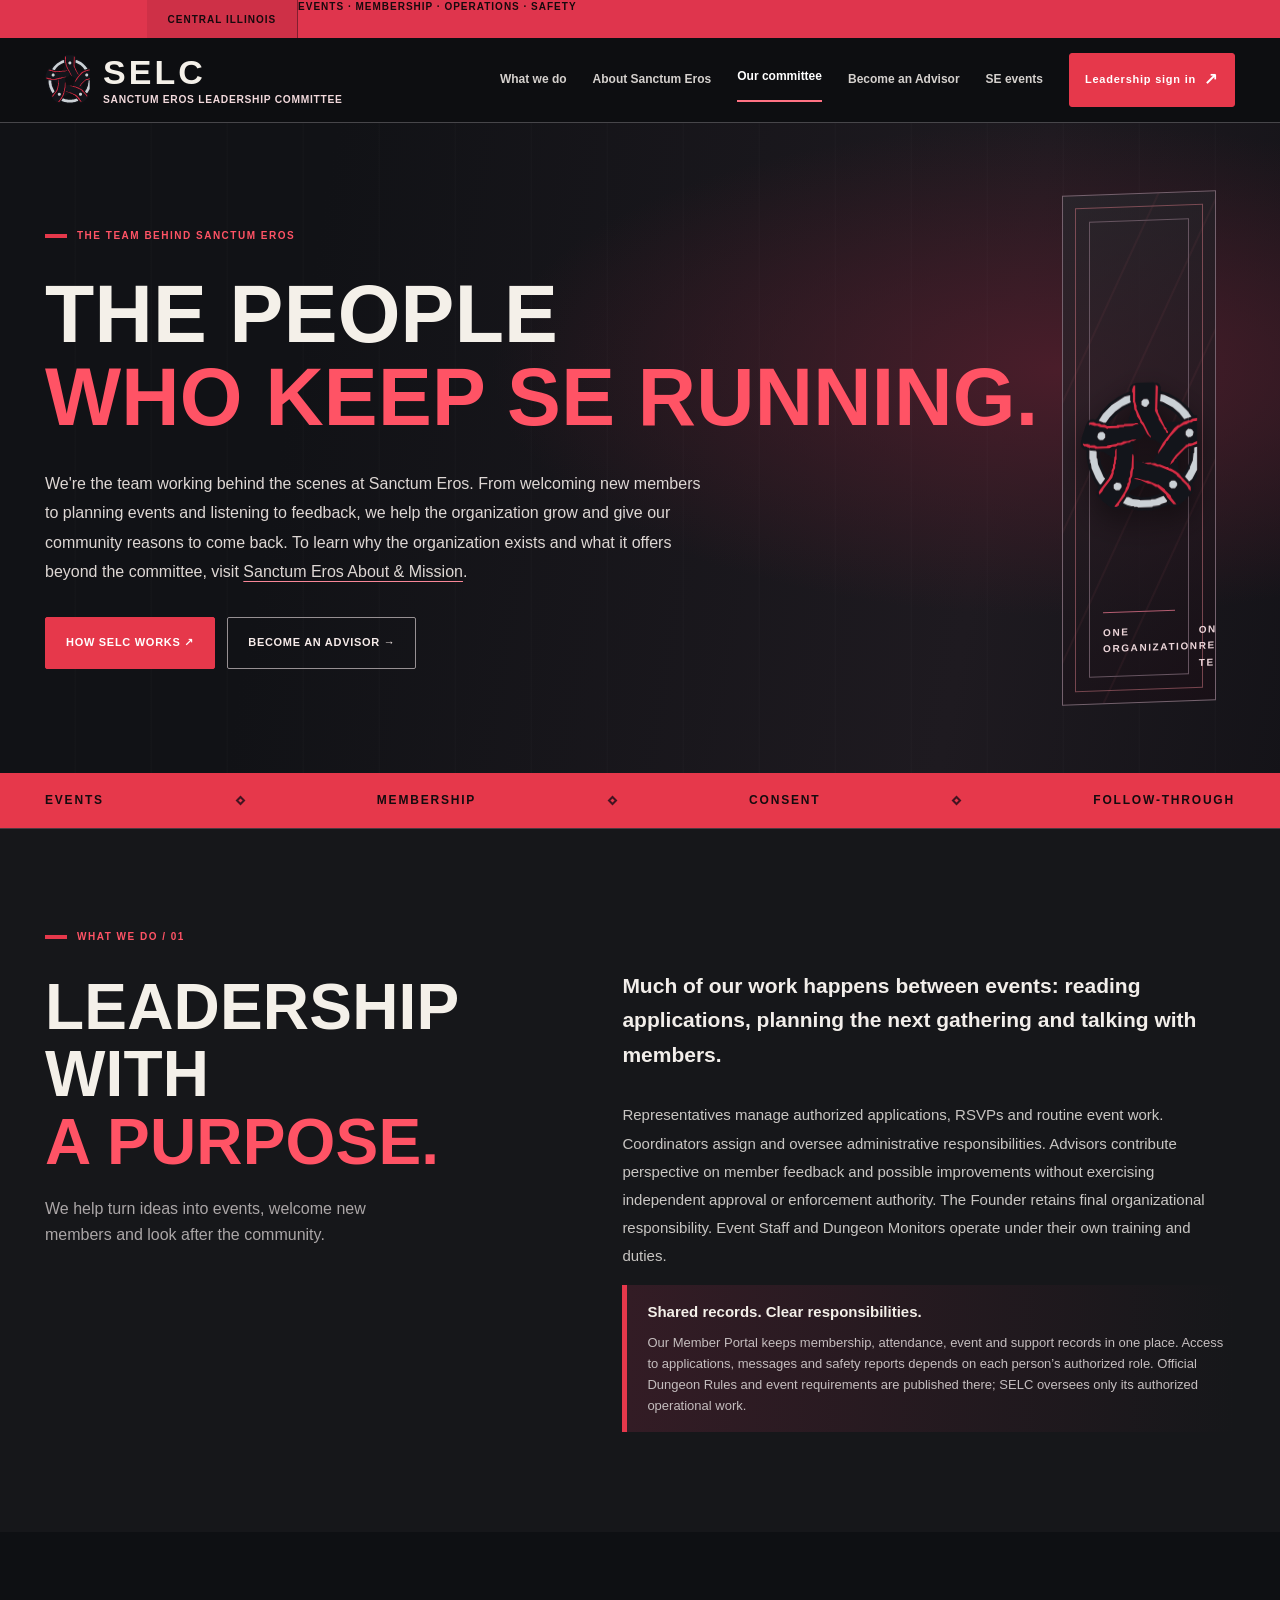
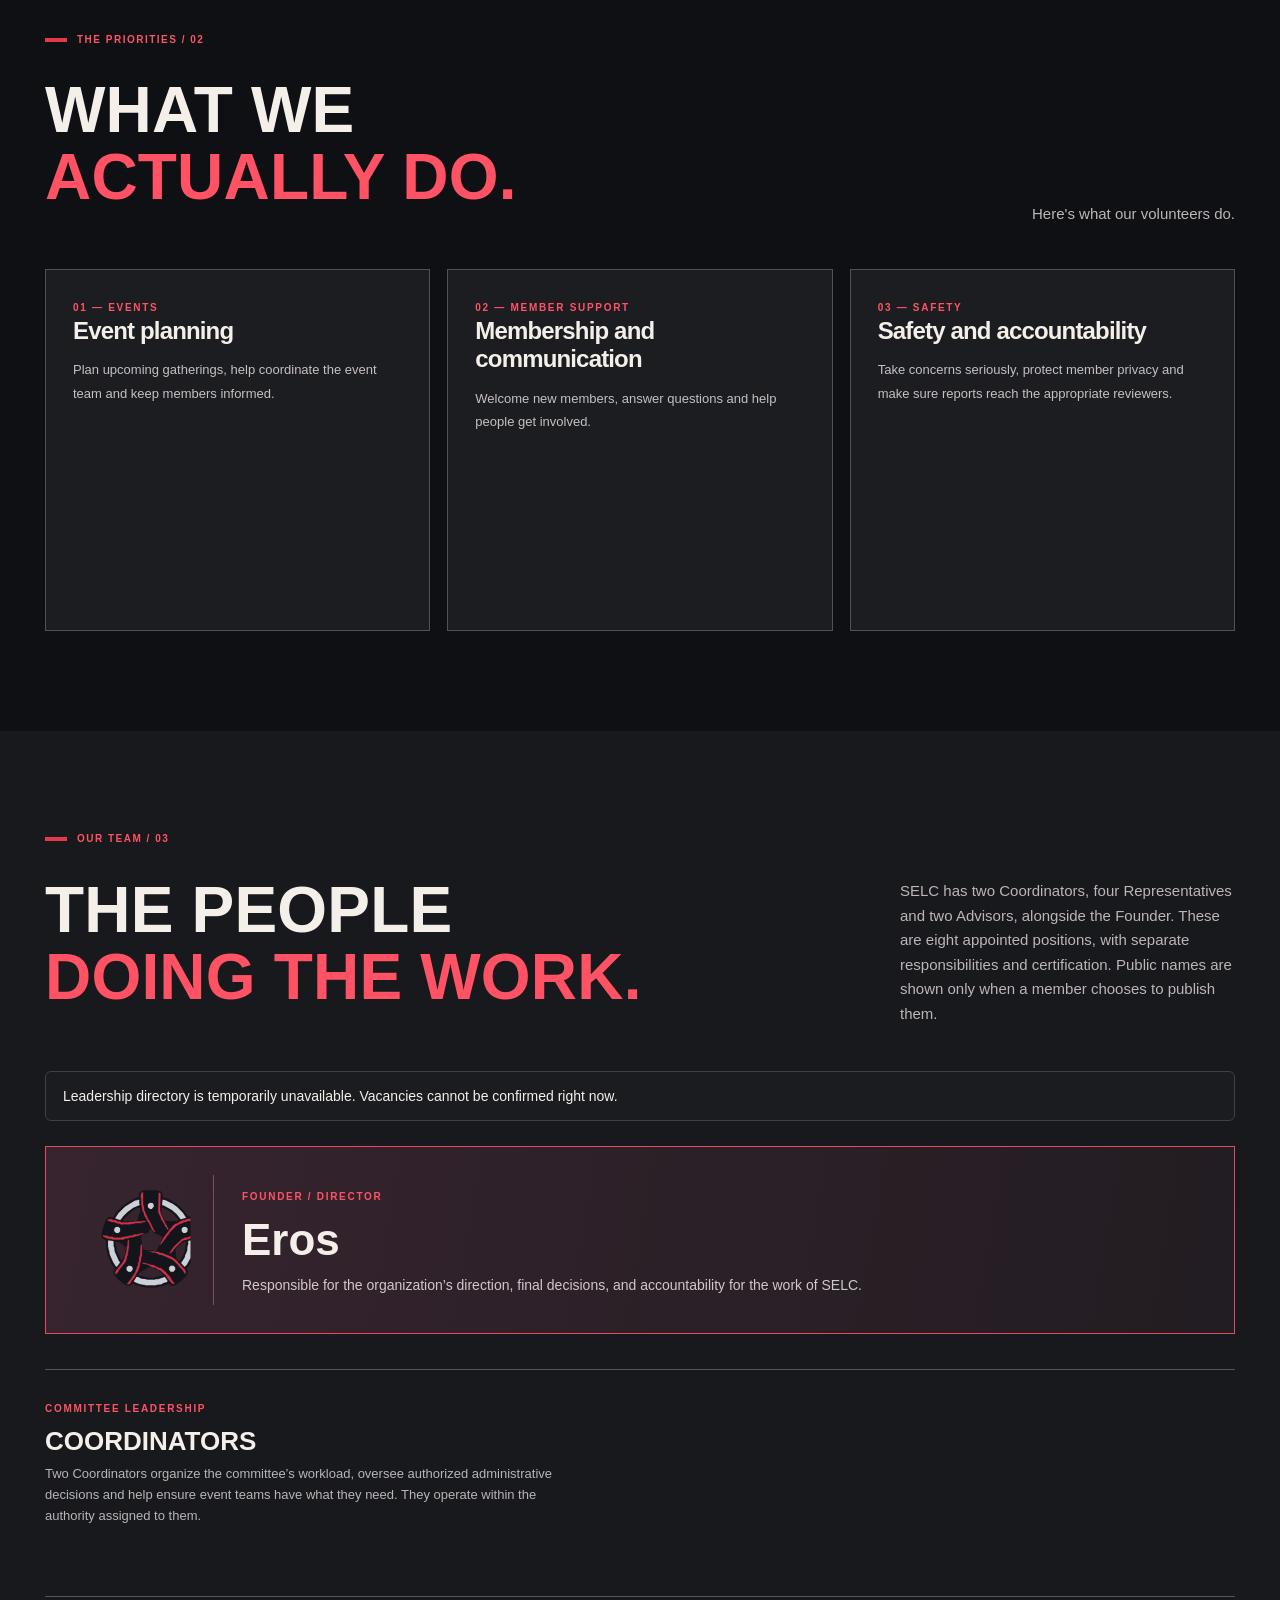
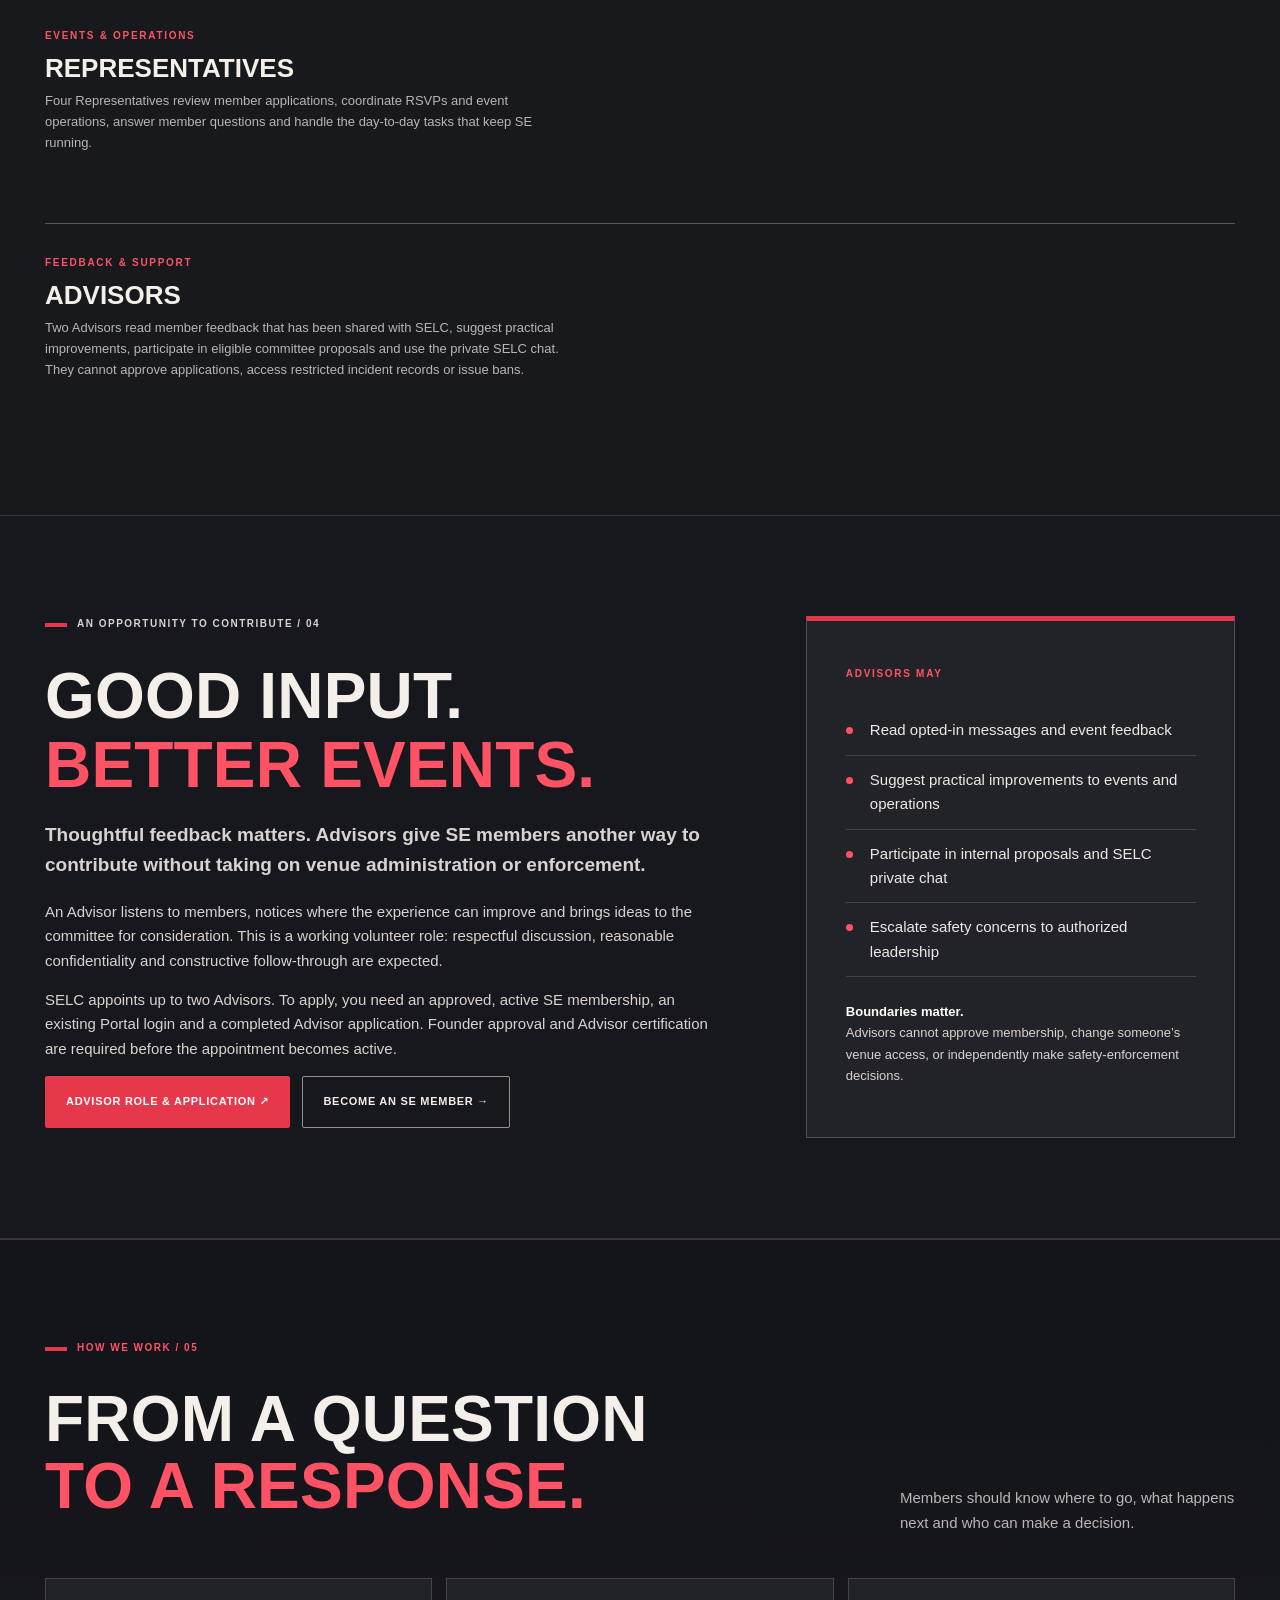
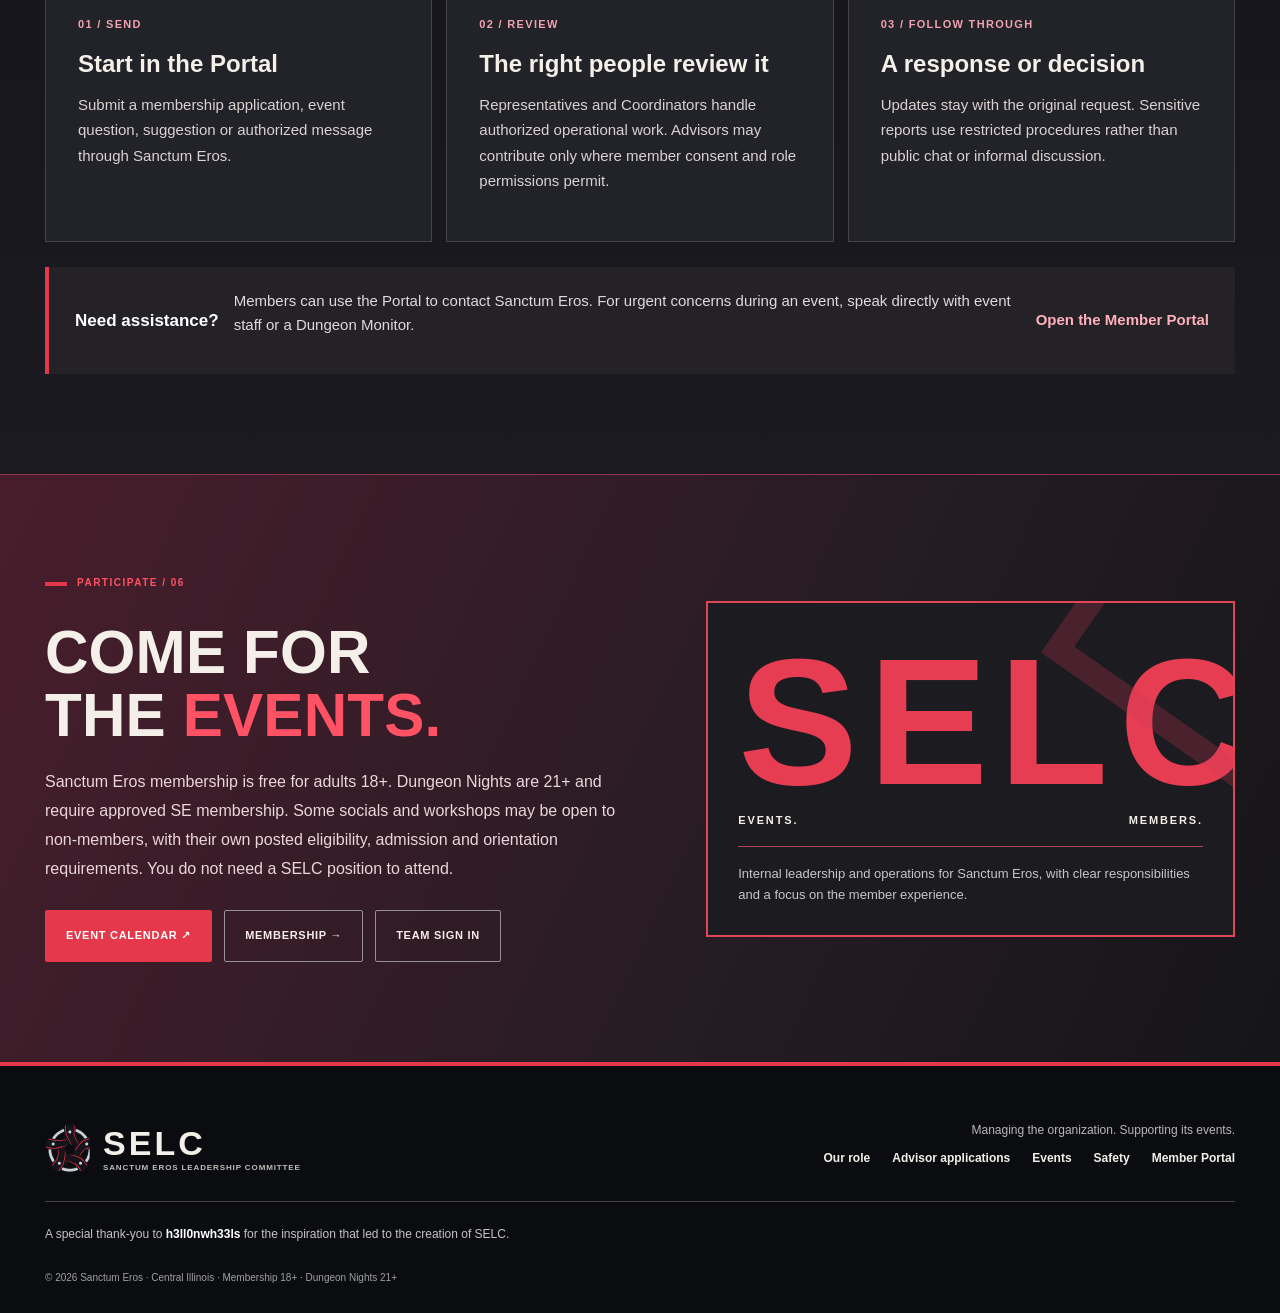
==== commit 9d8c2da0: "Write leadership public pages for members rather than as a policy manual" ====
--- a/index.html
+++ b/index.html
@@ -10,17 +10,17 @@
 <nav id="publicNav" class="site-nav" aria-label="Main navigation"><a href="/purpose/">What we do</a><a href="https://sanctumeroshub.org/about/">About Sanctum Eros</a><a href="#people">Our committee</a><a href="/advisor/">Become an Advisor</a><a href="https://sanctumportal.org/events.html">SE events</a><button type="button" class="nav-signin" data-signin>Leadership sign in <span aria-hidden="true">↗</span></button></nav></div></header>
 <main id="main">
 <section class="hero" aria-labelledby="heroTitle"><div class="container hero-layout"><div class="hero-content"><p class="micro-label"><span class="red-bar"></span> THE TEAM BEHIND SANCTUM EROS</p><h1 id="heroTitle">THE PEOPLE<br><span>WHO KEEP SE RUNNING.</span></h1>
-<p class="hero-copy">Good events depend on more than a date on the calendar. The Sanctum Eros Leadership Committee (SELC) helps manage membership reviews, Dungeon Nights, socials, workshops, staffing, member communication, and the follow-up that makes an organization dependable. Our work is focused on Sanctum Eros and the people who participate in it. To learn why the organization exists and what it offers beyond the committee, visit <a href="https://sanctumeroshub.org/about/">Sanctum Eros About &amp; Mission</a>.</p>
+<p class="hero-copy">We're the team working behind the scenes at Sanctum Eros. From welcoming new members to planning events and listening to feedback, we help the organization grow and give our community reasons to come back. To learn why the organization exists and what it offers beyond the committee, visit <a href="https://sanctumeroshub.org/about/">Sanctum Eros About &amp; Mission</a>.</p>
 <div class="hero-cta"><a class="button button-red" href="/purpose/">HOW SELC WORKS ↗</a><a class="button button-line" href="/advisor/">BECOME AN ADVISOR →</a></div></div>
 <div class="hero-visual" aria-hidden="true"><div class="industrial-lines"></div><div class="hero-mark-frame"><img src="/assets/selc-emblem.svg" alt="" class="hero-mark"></div><div class="hero-visual-bottom"><span>ONE ORGANIZATION</span><span>ONE RESPONSIBLE TEAM</span></div></div></div>
 <div class="hero-motto"><div class="container motto-inner"><span>EVENTS</span><span class="motto-stud" aria-hidden="true"></span><span>MEMBERSHIP</span><span class="motto-stud" aria-hidden="true"></span><span>CONSENT</span><span class="motto-stud" aria-hidden="true"></span><span>FOLLOW-THROUGH</span></div></div></section>
-<section class="section manifesto" id="about"><div class="container split-layout"><div class="section-intro"><p class="micro-label"><span class="red-bar"></span> WHAT WE DO / 01</p><h2>LEADERSHIP WITH<br><em>A PURPOSE.</em></h2><p class="section-aside">Our responsibility is to keep Sanctum Eros organized, responsive and accountable.</p></div>
-<div class="copy-block"><p class="large-copy">Our role is straightforward: respond to members, prepare the events we announce, and handle concerns with care and consistency.</p><p>Representatives manage authorized applications, RSVPs and routine event work. Coordinators assign and oversee administrative responsibilities. Advisors contribute perspective on member feedback and possible improvements without exercising independent approval or enforcement authority. The Founder retains final organizational responsibility. Event Staff and Dungeon Monitors operate under their own training and duties.</p>
+<section class="section manifesto" id="about"><div class="container split-layout"><div class="section-intro"><p class="micro-label"><span class="red-bar"></span> WHAT WE DO / 01</p><h2>LEADERSHIP WITH<br><em>A PURPOSE.</em></h2><p class="section-aside">We help turn ideas into events, welcome new members and look after the community.</p></div>
+<div class="copy-block"><p class="large-copy">Much of our work happens between events: reading applications, planning the next gathering and talking with members.</p><p>Representatives manage authorized applications, RSVPs and routine event work. Coordinators assign and oversee administrative responsibilities. Advisors contribute perspective on member feedback and possible improvements without exercising independent approval or enforcement authority. The Founder retains final organizational responsibility. Event Staff and Dungeon Monitors operate under their own training and duties.</p>
 <div class="callout-line"><strong>Shared records. Clear responsibilities.</strong><span>Our <a href="https://sanctumportal.org/">Member Portal</a> keeps membership, attendance, event and support records in one place. Access to applications, messages and safety reports depends on each person’s authorized role. Official Dungeon Rules and event requirements are published there; SELC oversees only its authorized operational work.</span></div></div></div></section>
-<section class="section principles" id="education"><div class="container"><div class="section-title-row"><div><p class="micro-label"><span class="red-bar"></span> THE PRIORITIES / 02</p><h2>WHAT WE<br><em>ACTUALLY DO.</em></h2></div><p>We manage the essential work behind each Sanctum Eros event, from the first membership question to the final follow-up.</p></div>
-<div class="principle-grid"><article class="principle-card"><span class="card-number">01 — EVENTS</span><h3>Events that are prepared</h3><p>Coordinate attendance, staffing, event requirements, tickets and check-in for Dungeon Nights, socials and workshops. Publish changes clearly and keep the calendar accurate.</p></article>
-<article class="principle-card"><span class="card-number">02 — MEMBER SUPPORT</span><h3>Membership and communication</h3><p>Read complete applications, request clarification where appropriate, reply to member-authorized messages and follow through on the questions people send us.</p></article>
-<article class="principle-card"><span class="card-number">03 — SAFETY</span><h3>Safety and accountability</h3><p>Maintain clear venue expectations, protect private information and ensure incidents reach the people authorized to review them. An allegation is not itself a finding.</p></article></div></div></section>
+<section class="section principles" id="education"><div class="container"><div class="section-title-row"><div><p class="micro-label"><span class="red-bar"></span> THE PRIORITIES / 02</p><h2>WHAT WE<br><em>ACTUALLY DO.</em></h2></div><p>Here's what our volunteers do.</p></div>
+<div class="principle-grid"><article class="principle-card"><span class="card-number">01 — EVENTS</span><h3>Event planning</h3><p>Plan upcoming gatherings, help coordinate the event team and keep members informed.</p></article>
+<article class="principle-card"><span class="card-number">02 — MEMBER SUPPORT</span><h3>Membership and communication</h3><p>Welcome new members, answer questions and help people get involved.</p></article>
+<article class="principle-card"><span class="card-number">03 — SAFETY</span><h3>Safety and accountability</h3><p>Take concerns seriously, protect member privacy and make sure reports reach the appropriate reviewers.</p></article></div></div></section>
 <section class="section people" id="people"><div class="container"><p class="micro-label"><span class="red-bar"></span> OUR TEAM / 03</p><div class="section-title-row people-head"><h2>THE PEOPLE<br><em>DOING THE WORK.</em></h2><p>SELC has two Coordinators, four Representatives and two Advisors, alongside the Founder. These are eight appointed positions, with separate responsibilities and certification. Public names are shown only when a member chooses to publish them.</p></div>
 <p id="publicTeamStatus" class="team-occupancy" aria-live="polite" role="status">Loading current appointments…</p>
 <div class="leader-card"><div class="leader-emblem"><img src="/assets/selc-emblem.svg" alt="" width="90" height="110"></div><div class="leader-copy"><span class="mini-overline">FOUNDER / DIRECTOR</span><h3>Eros</h3><p>Responsible for the organization’s direction, final decisions, and accountability for the work of SELC.</p></div></div>
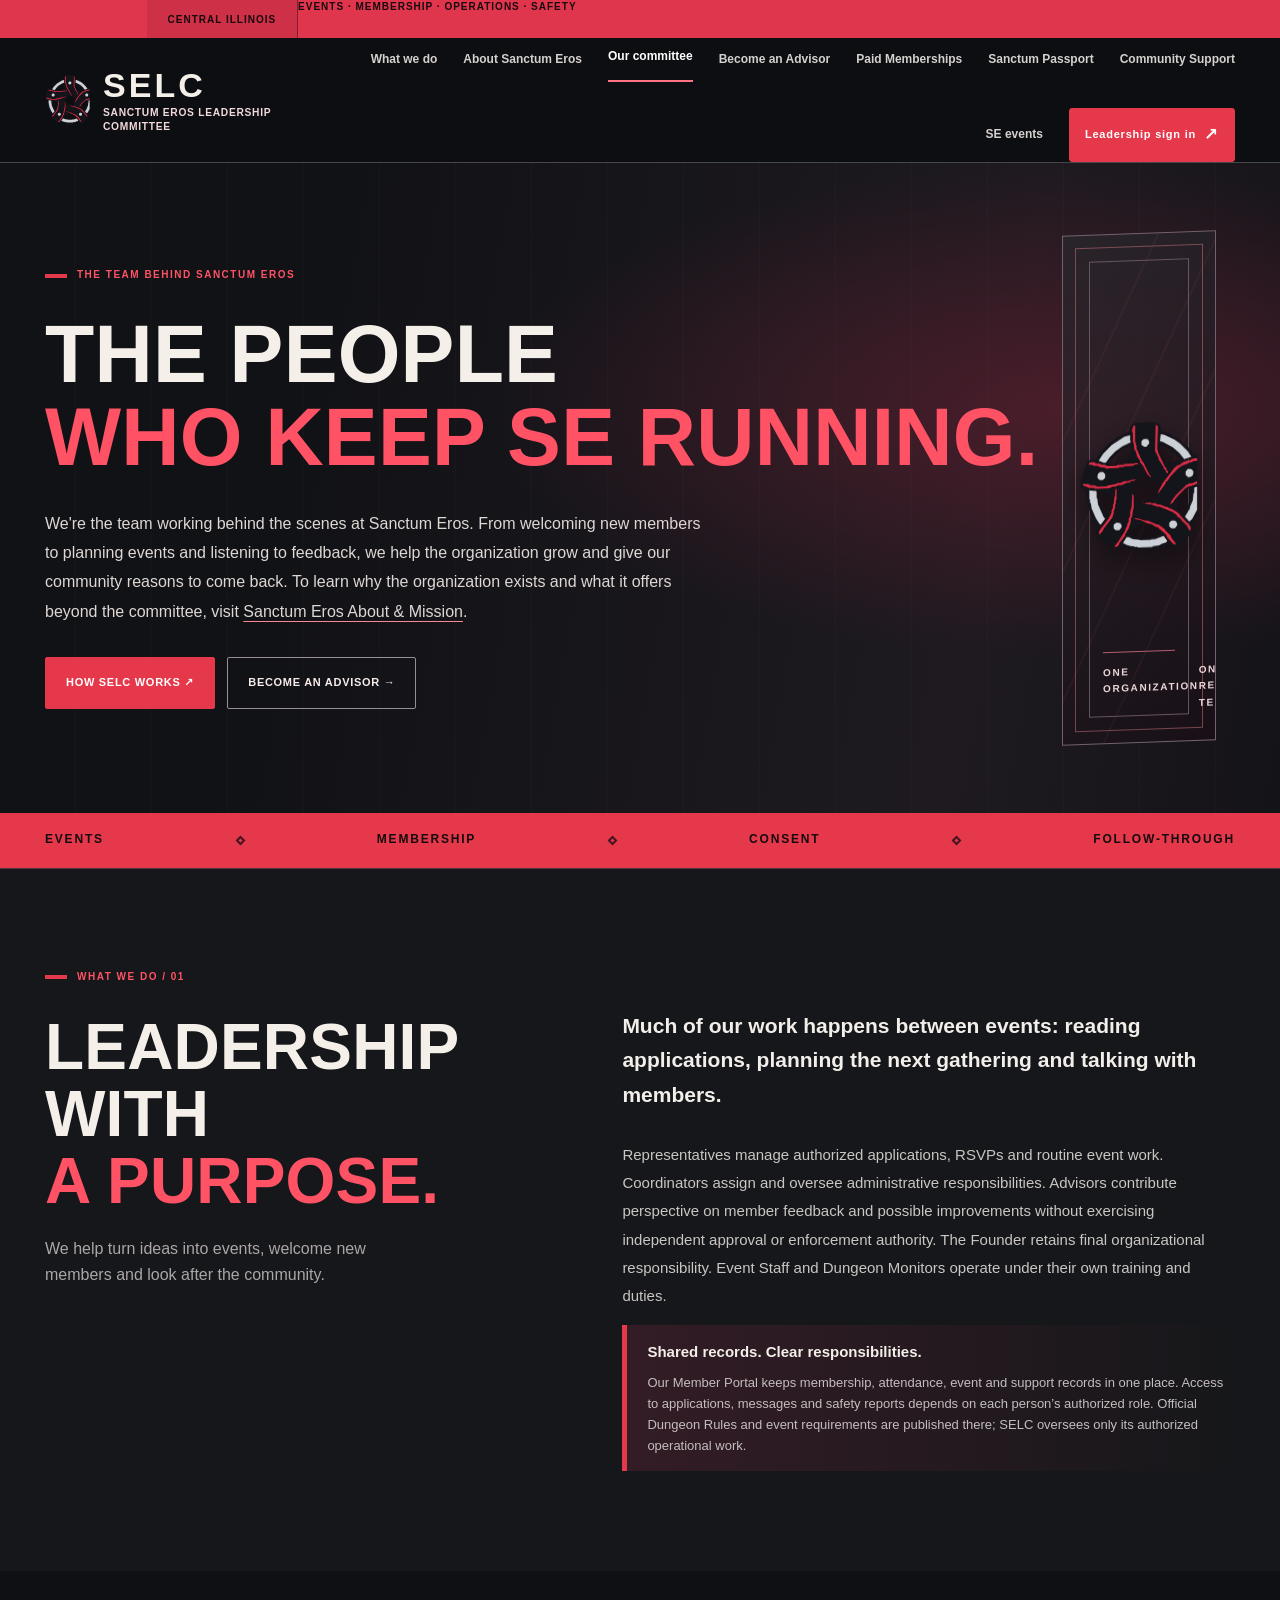
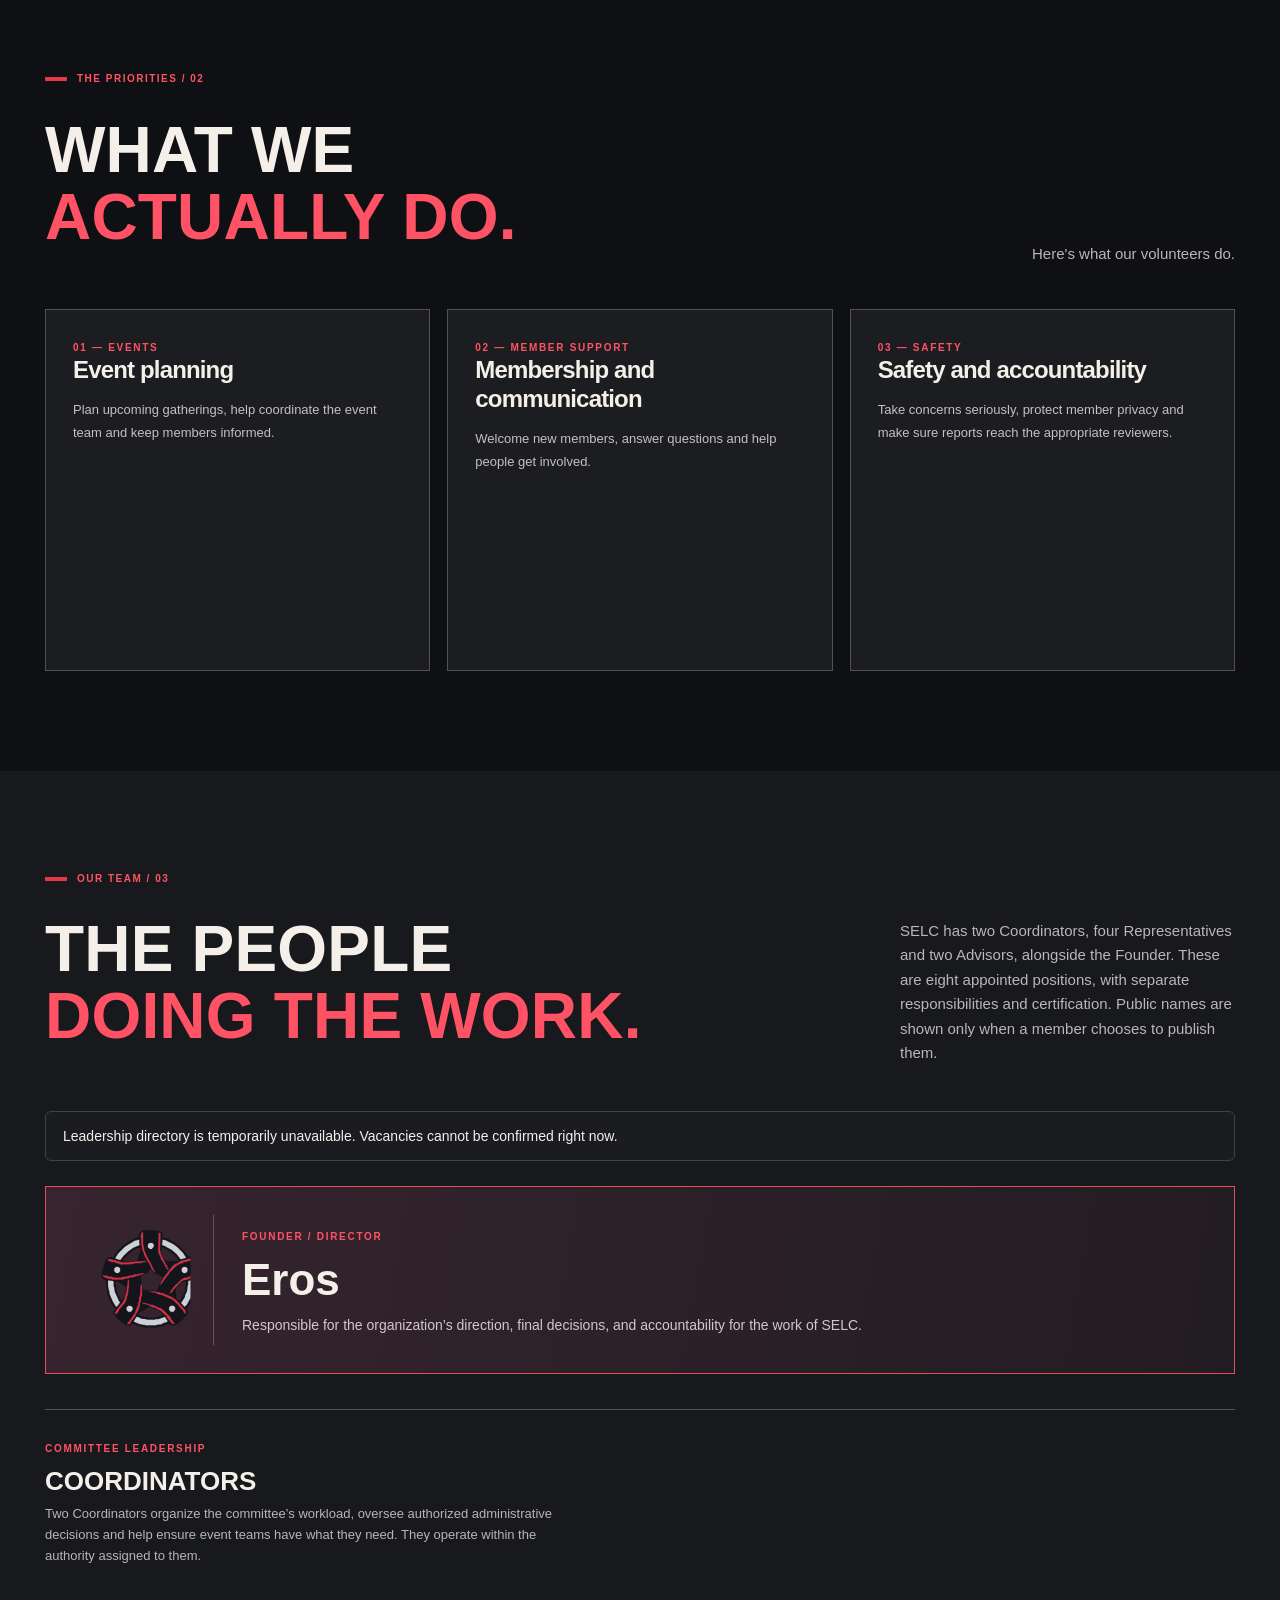
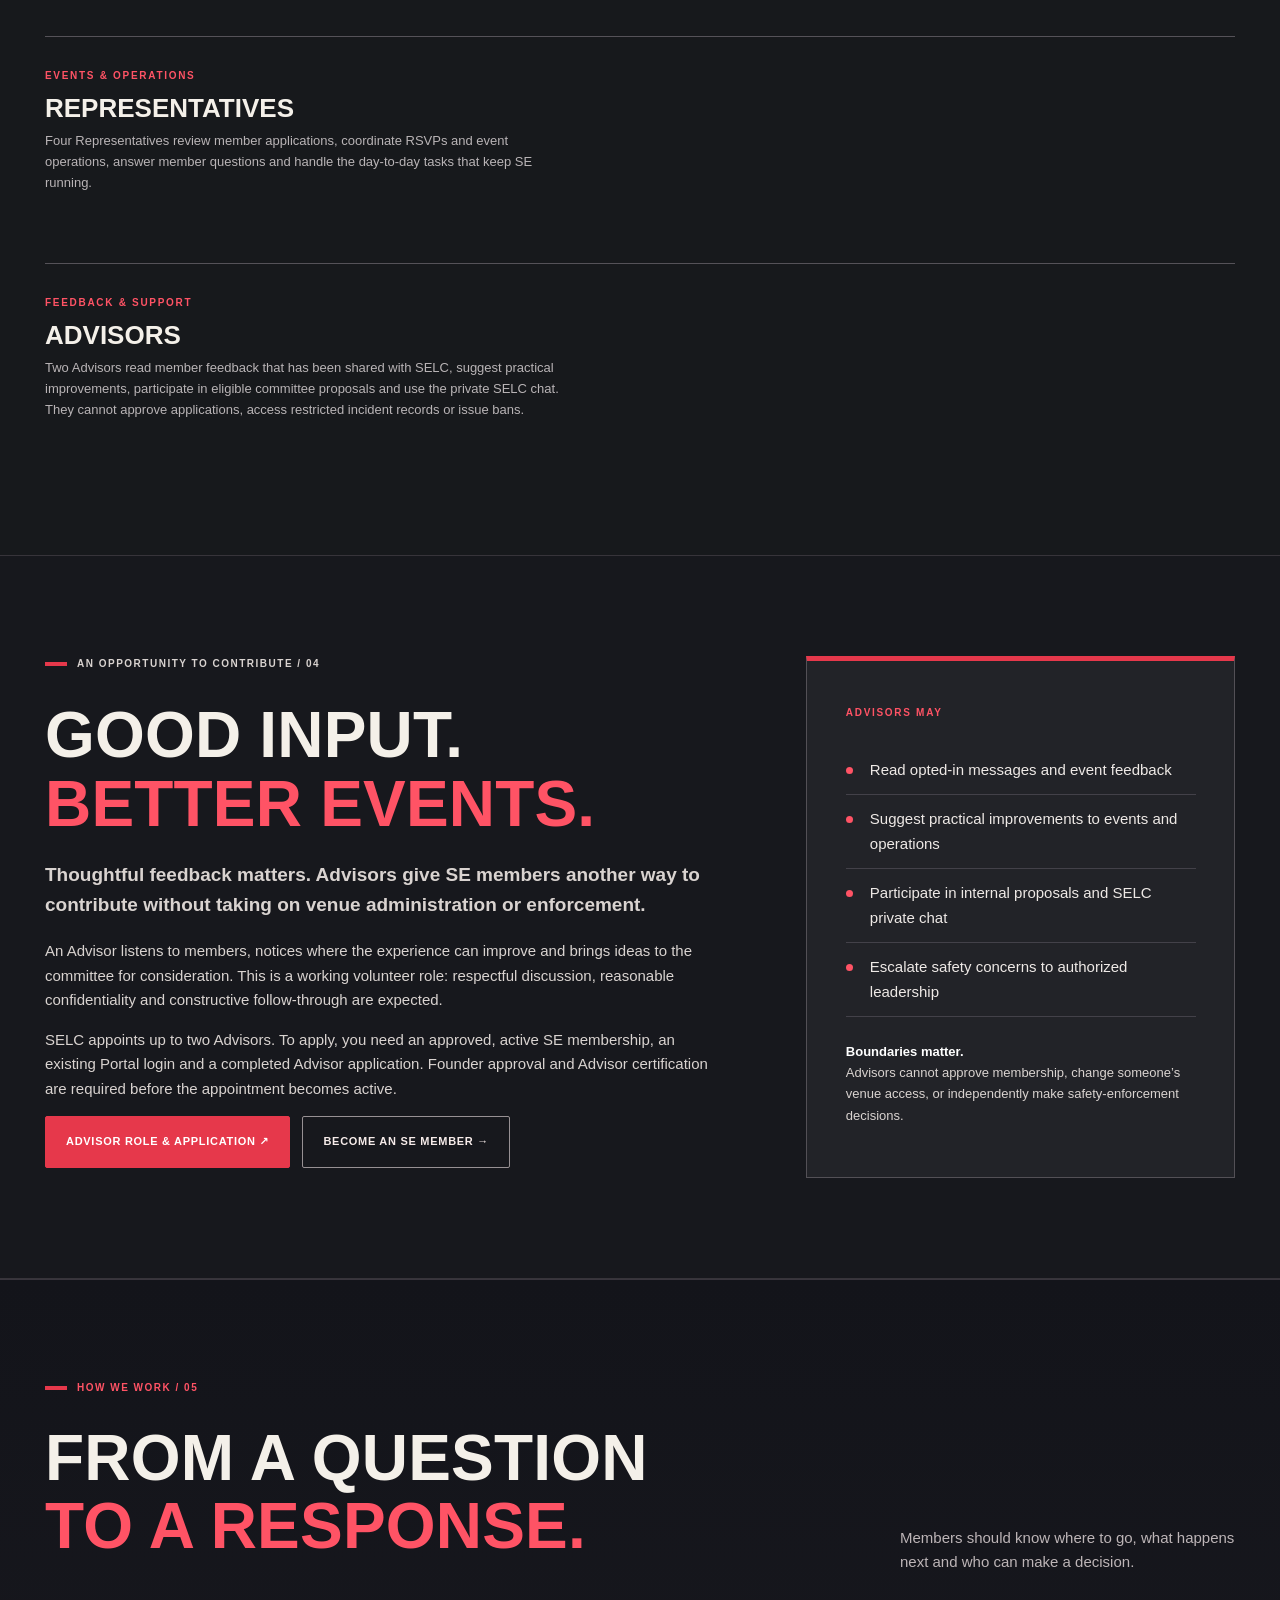
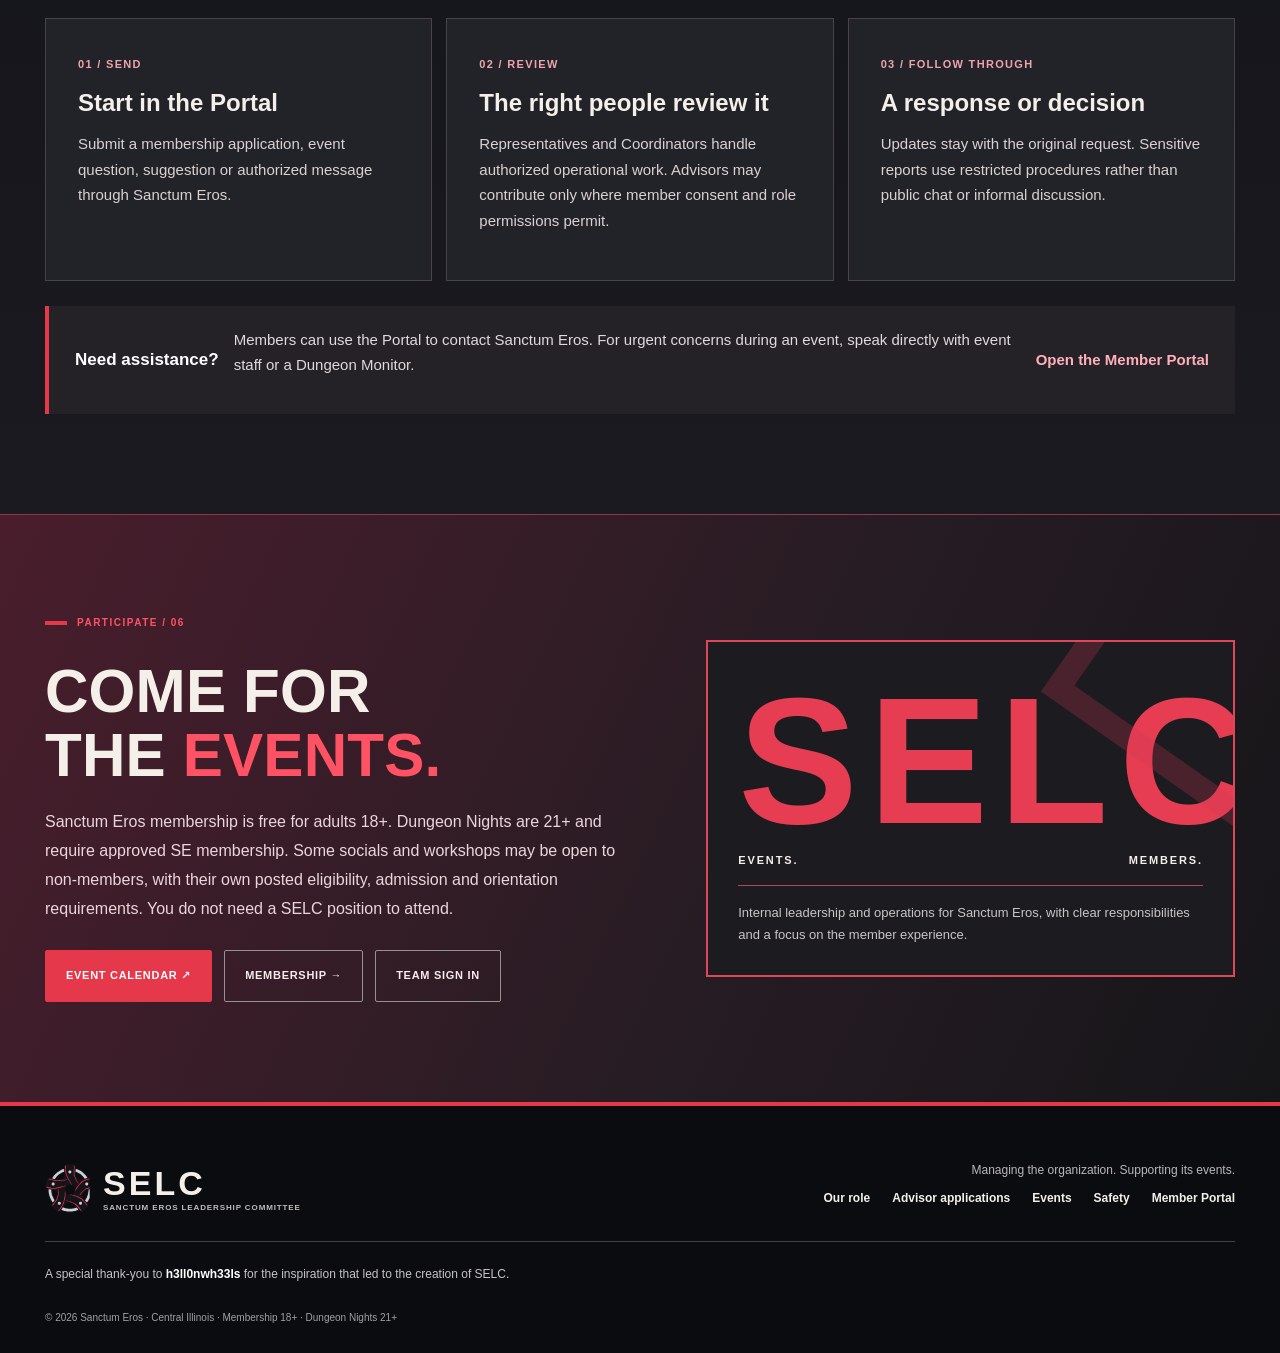
==== commit 6639dbcd: "Align SELC with paid memberships, Passport, community support and public event rules [skip ci]" ====
--- a/index.html
+++ b/index.html
@@ -7,7 +7,7 @@
 <div class="site-ribbon"><span class="ribbon-location">CENTRAL ILLINOIS</span><span class="ribbon-values">EVENTS · MEMBERSHIP · OPERATIONS · SAFETY</span></div>
 <header class="site-header" id="top"><div class="container header-wrap"><a href="/" class="brand" aria-label="SELC home"><img src="/assets/selc-emblem.svg" alt="" width="52" height="58"><span class="brand-type"><b>SELC</b><small>SANCTUM EROS LEADERSHIP COMMITTEE</small></span></a>
 <button type="button" class="mobile-nav-trigger" id="mobileNavTrigger" aria-label="Open main navigation" aria-expanded="false" aria-controls="publicNav"><span></span><span></span><span></span></button>
-<nav id="publicNav" class="site-nav" aria-label="Main navigation"><a href="/purpose/">What we do</a><a href="https://sanctumeroshub.org/about/">About Sanctum Eros</a><a href="#people">Our committee</a><a href="/advisor/">Become an Advisor</a><a href="https://sanctumportal.org/events.html">SE events</a><button type="button" class="nav-signin" data-signin>Leadership sign in <span aria-hidden="true">↗</span></button></nav></div></header>
+<nav id="publicNav" class="site-nav" aria-label="Main navigation"><a href="/purpose/">What we do</a><a href="https://sanctumeroshub.org/about/">About Sanctum Eros</a><a href="#people">Our committee</a><a href="/advisor/">Become an Advisor</a><a href="https://sanctumeroshub.org/paid-memberships/">Paid Memberships</a><a href="https://sanctumeroshub.org/passport/">Sanctum Passport</a><a href="https://sanctumeroshub.org/supporters/">Community Support</a><a href="https://sanctumportal.org/events.html">SE events</a><button type="button" class="nav-signin" data-signin>Leadership sign in <span aria-hidden="true">↗</span></button></nav></div></header>
 <main id="main">
 <section class="hero" aria-labelledby="heroTitle"><div class="container hero-layout"><div class="hero-content"><p class="micro-label"><span class="red-bar"></span> THE TEAM BEHIND SANCTUM EROS</p><h1 id="heroTitle">THE PEOPLE<br><span>WHO KEEP SE RUNNING.</span></h1>
 <p class="hero-copy">We're the team working behind the scenes at Sanctum Eros. From welcoming new members to planning events and listening to feedback, we help the organization grow and give our community reasons to come back. To learn why the organization exists and what it offers beyond the committee, visit <a href="https://sanctumeroshub.org/about/">Sanctum Eros About &amp; Mission</a>.</p>
--- a/style.css
+++ b/style.css
@@ -498,3 +498,5 @@
 #headquarters .hq-actions :is(button,a,select){white-space:normal;overflow-wrap:anywhere;max-width:100%}
 #headquarters .hq-work-controls{grid-template-columns:minmax(0,1fr) minmax(0,1.5fr)}
 @media(max-width:650px){#headquarters .hq-work-controls{grid-template-columns:minmax(0,1fr)}#headquarters .hq-row .hq-actions{gap:8px}#headquarters .hq-row .hq-actions>*{min-width:0;flex:1 1 120px;min-height:44px}#publicSite .leader-card{min-width:0}}
+
+#publicNav{flex-wrap:wrap;justify-content:flex-end}#publicNav>a{white-space:normal}#publicNav .nav-signin{flex-shrink:0}
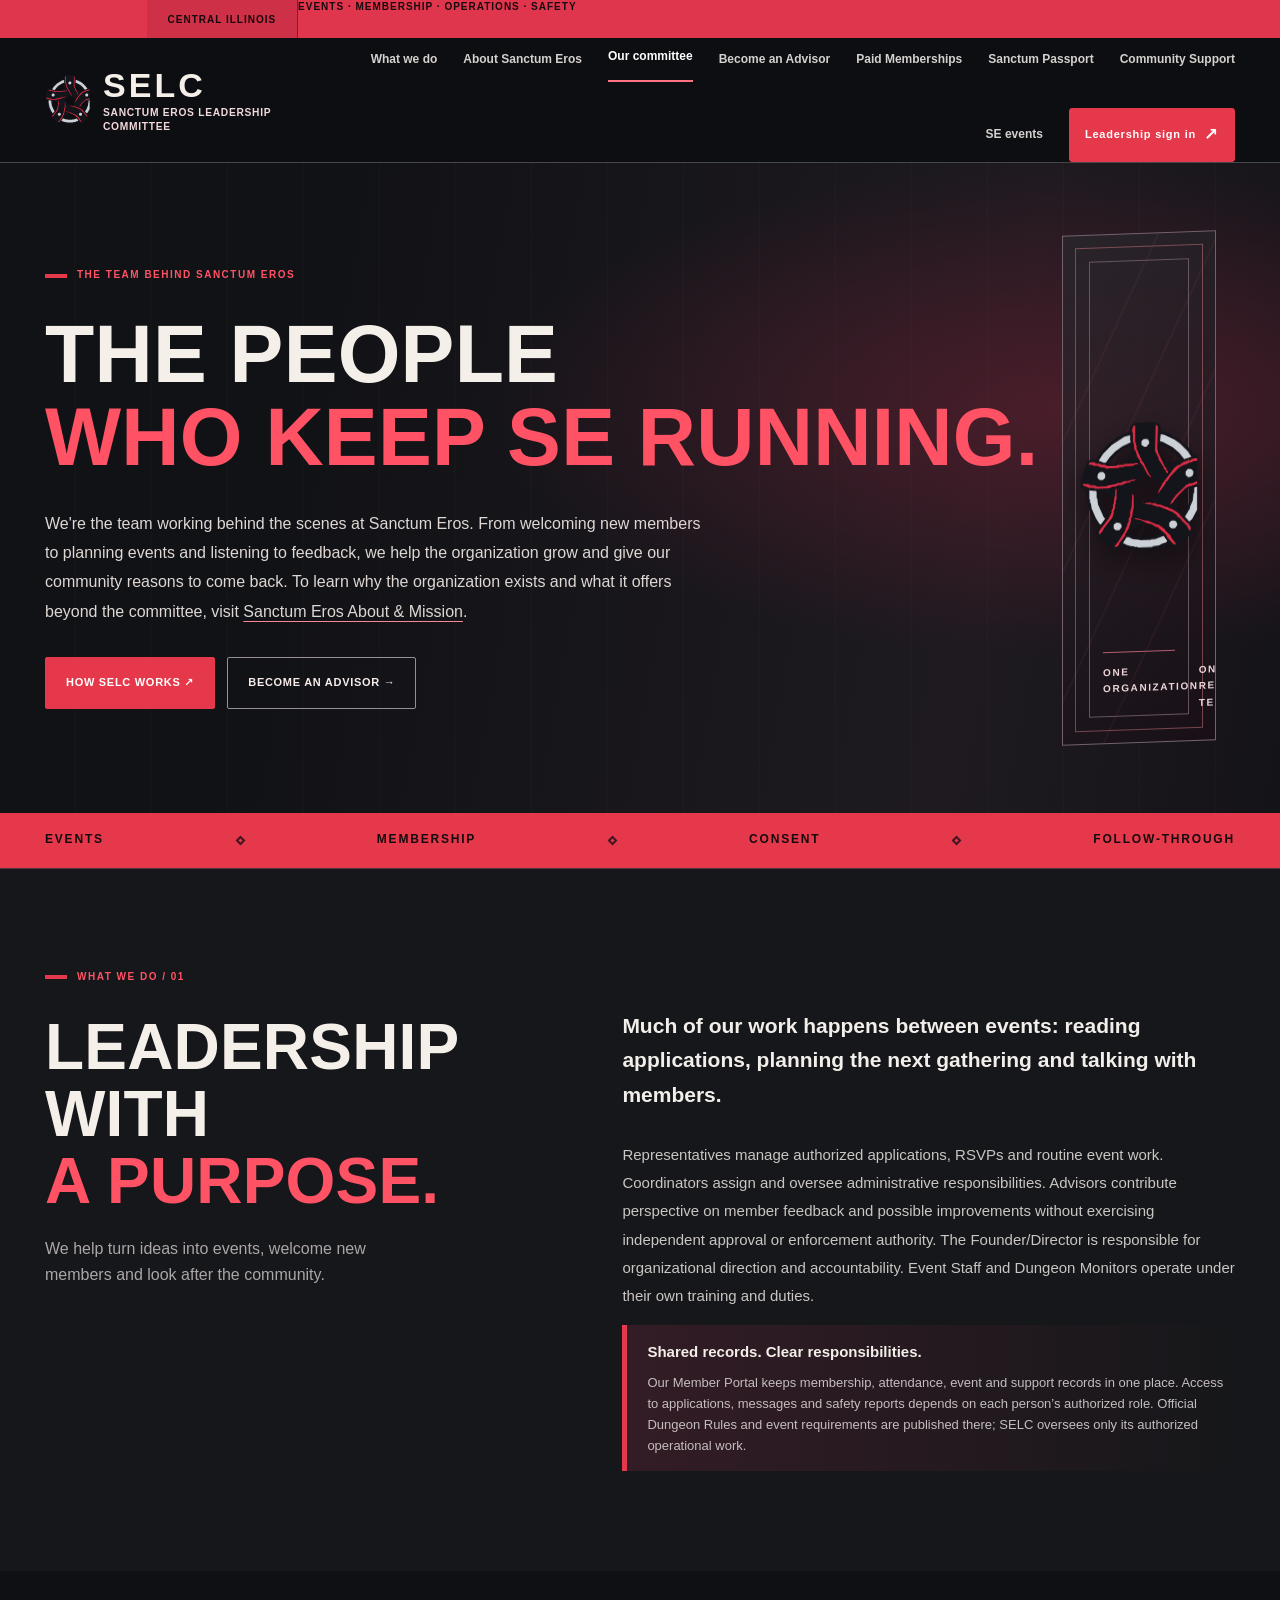
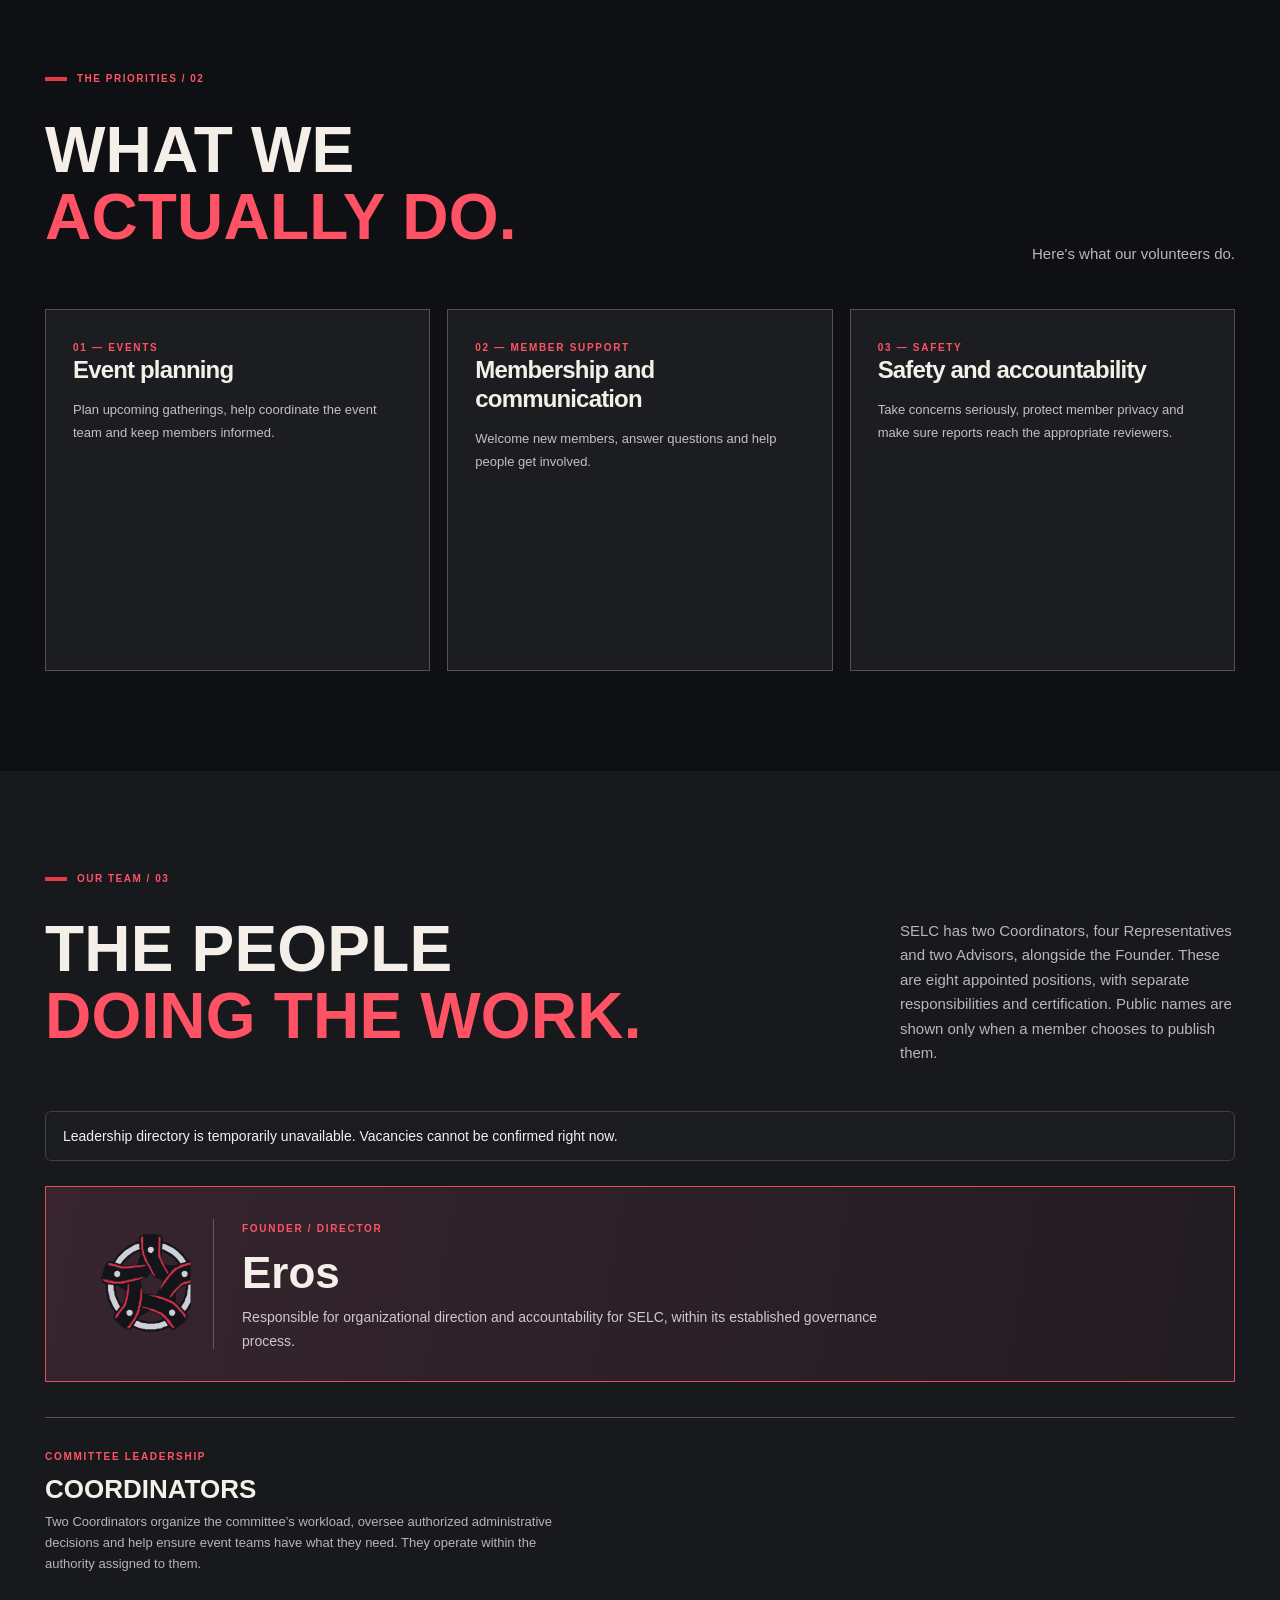
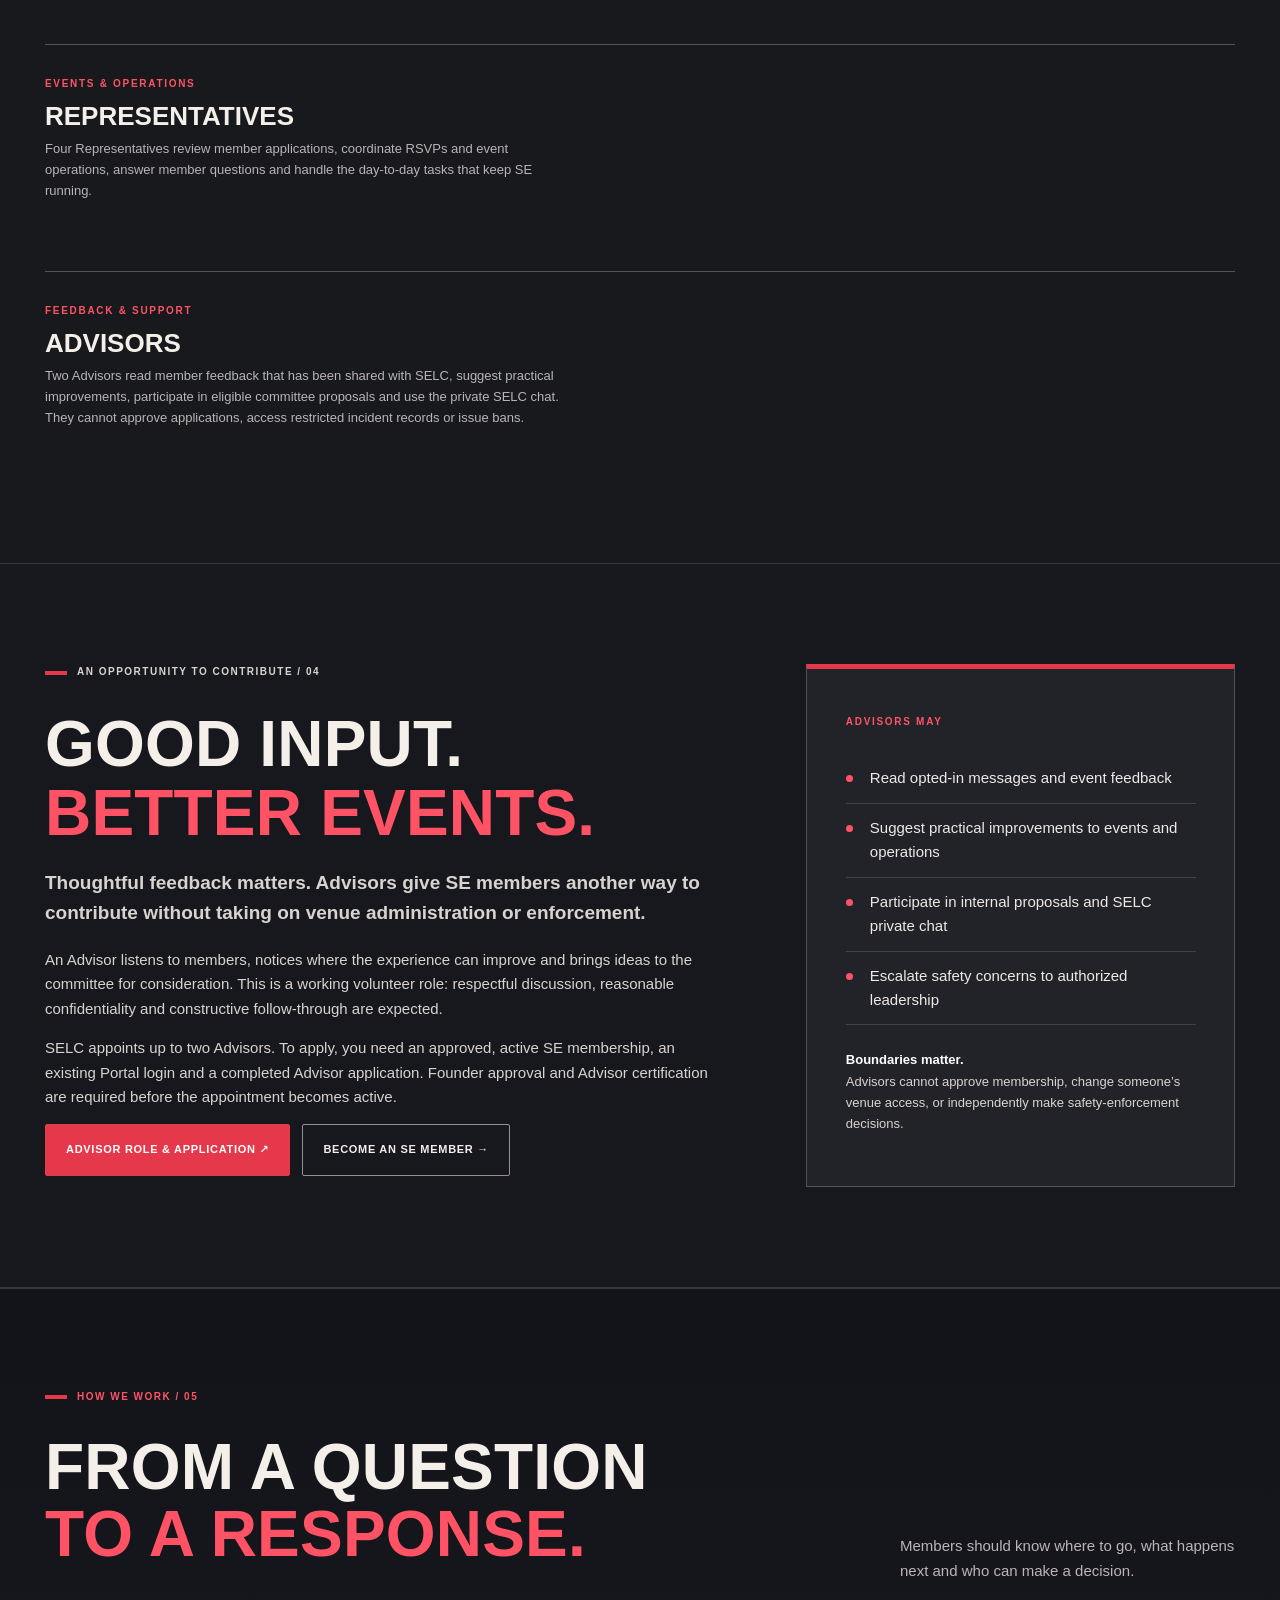
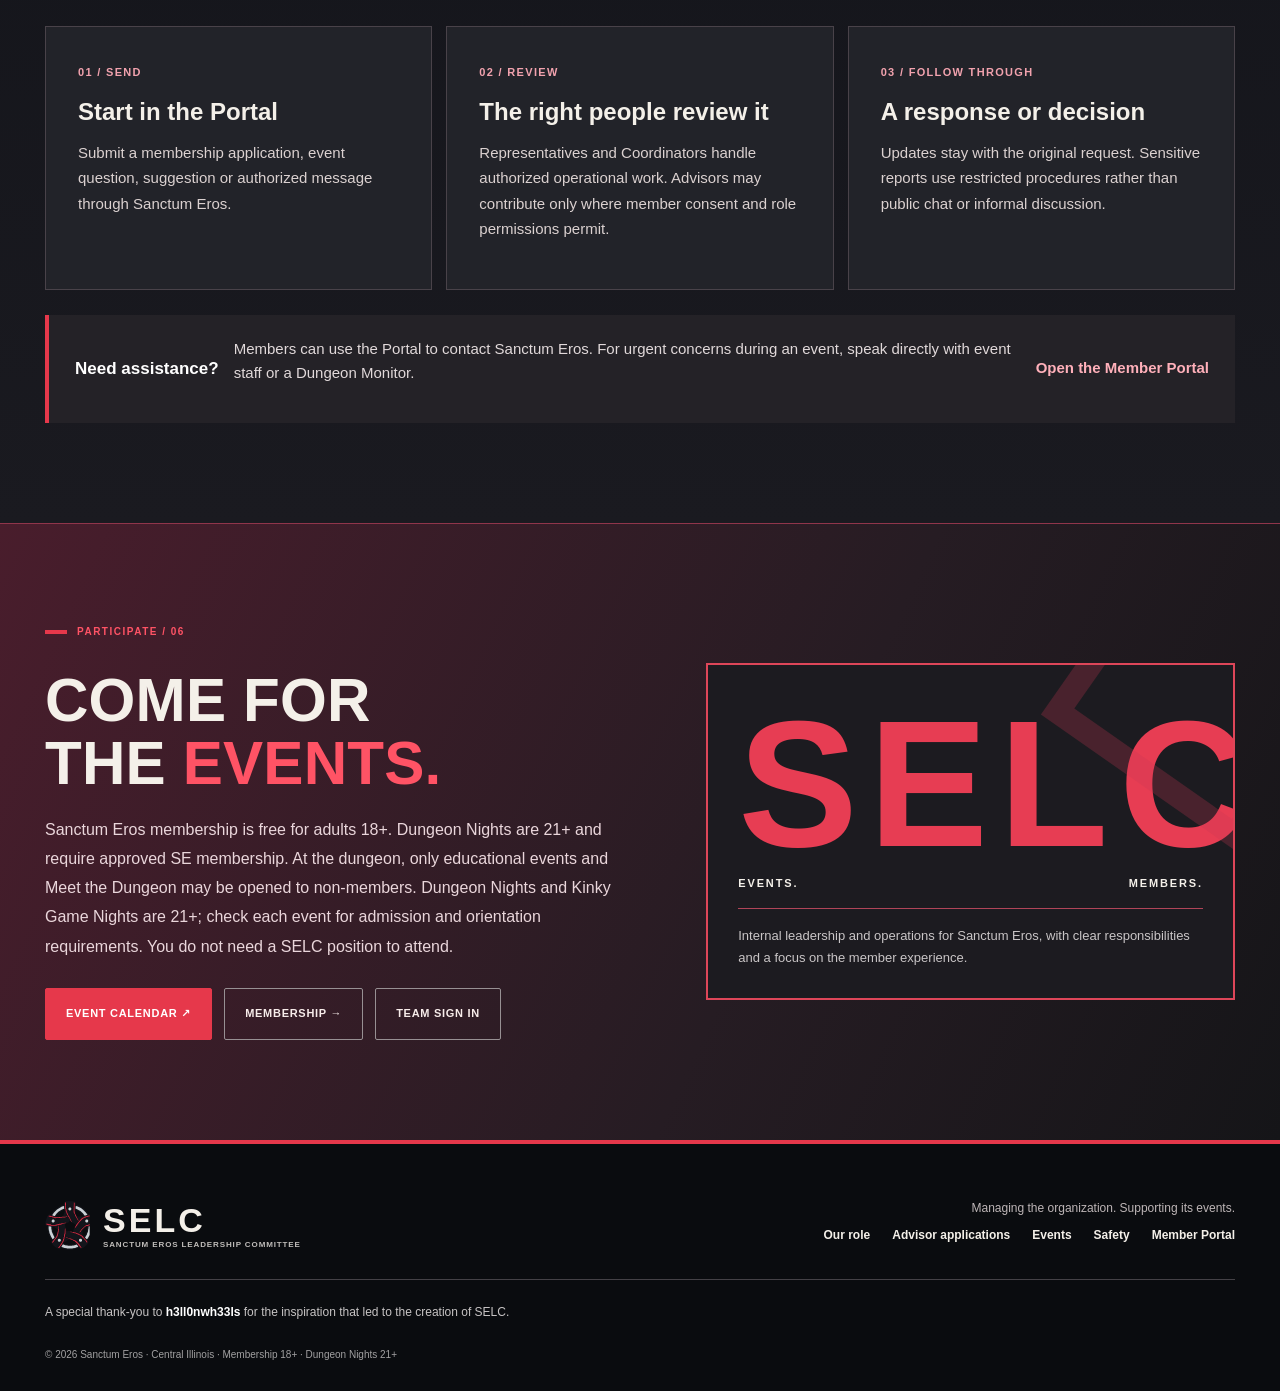
==== commit 21455faf: "Align SELC public copy with current eligibility and governance" ====
--- a/index.html
+++ b/index.html
@@ -15,7 +15,7 @@
 <div class="hero-visual" aria-hidden="true"><div class="industrial-lines"></div><div class="hero-mark-frame"><img src="/assets/selc-emblem.svg" alt="" class="hero-mark"></div><div class="hero-visual-bottom"><span>ONE ORGANIZATION</span><span>ONE RESPONSIBLE TEAM</span></div></div></div>
 <div class="hero-motto"><div class="container motto-inner"><span>EVENTS</span><span class="motto-stud" aria-hidden="true"></span><span>MEMBERSHIP</span><span class="motto-stud" aria-hidden="true"></span><span>CONSENT</span><span class="motto-stud" aria-hidden="true"></span><span>FOLLOW-THROUGH</span></div></div></section>
 <section class="section manifesto" id="about"><div class="container split-layout"><div class="section-intro"><p class="micro-label"><span class="red-bar"></span> WHAT WE DO / 01</p><h2>LEADERSHIP WITH<br><em>A PURPOSE.</em></h2><p class="section-aside">We help turn ideas into events, welcome new members and look after the community.</p></div>
-<div class="copy-block"><p class="large-copy">Much of our work happens between events: reading applications, planning the next gathering and talking with members.</p><p>Representatives manage authorized applications, RSVPs and routine event work. Coordinators assign and oversee administrative responsibilities. Advisors contribute perspective on member feedback and possible improvements without exercising independent approval or enforcement authority. The Founder retains final organizational responsibility. Event Staff and Dungeon Monitors operate under their own training and duties.</p>
+<div class="copy-block"><p class="large-copy">Much of our work happens between events: reading applications, planning the next gathering and talking with members.</p><p>Representatives manage authorized applications, RSVPs and routine event work. Coordinators assign and oversee administrative responsibilities. Advisors contribute perspective on member feedback and possible improvements without exercising independent approval or enforcement authority. The Founder/Director is responsible for organizational direction and accountability. Event Staff and Dungeon Monitors operate under their own training and duties.</p>
 <div class="callout-line"><strong>Shared records. Clear responsibilities.</strong><span>Our <a href="https://sanctumportal.org/">Member Portal</a> keeps membership, attendance, event and support records in one place. Access to applications, messages and safety reports depends on each person’s authorized role. Official Dungeon Rules and event requirements are published there; SELC oversees only its authorized operational work.</span></div></div></div></section>
 <section class="section principles" id="education"><div class="container"><div class="section-title-row"><div><p class="micro-label"><span class="red-bar"></span> THE PRIORITIES / 02</p><h2>WHAT WE<br><em>ACTUALLY DO.</em></h2></div><p>Here's what our volunteers do.</p></div>
 <div class="principle-grid"><article class="principle-card"><span class="card-number">01 — EVENTS</span><h3>Event planning</h3><p>Plan upcoming gatherings, help coordinate the event team and keep members informed.</p></article>
@@ -23,7 +23,7 @@
 <article class="principle-card"><span class="card-number">03 — SAFETY</span><h3>Safety and accountability</h3><p>Take concerns seriously, protect member privacy and make sure reports reach the appropriate reviewers.</p></article></div></div></section>
 <section class="section people" id="people"><div class="container"><p class="micro-label"><span class="red-bar"></span> OUR TEAM / 03</p><div class="section-title-row people-head"><h2>THE PEOPLE<br><em>DOING THE WORK.</em></h2><p>SELC has two Coordinators, four Representatives and two Advisors, alongside the Founder. These are eight appointed positions, with separate responsibilities and certification. Public names are shown only when a member chooses to publish them.</p></div>
 <p id="publicTeamStatus" class="team-occupancy" aria-live="polite" role="status">Loading current appointments…</p>
-<div class="leader-card"><div class="leader-emblem"><img src="/assets/selc-emblem.svg" alt="" width="90" height="110"></div><div class="leader-copy"><span class="mini-overline">FOUNDER / DIRECTOR</span><h3>Eros</h3><p>Responsible for the organization’s direction, final decisions, and accountability for the work of SELC.</p></div></div>
+<div class="leader-card"><div class="leader-emblem"><img src="/assets/selc-emblem.svg" alt="" width="90" height="110"></div><div class="leader-copy"><span class="mini-overline">FOUNDER / DIRECTOR</span><h3>Eros</h3><p>Responsible for organizational direction and accountability for SELC, within its established governance process.</p></div></div>
 <div class="people-subsection"><div><span class="mini-overline">COMMITTEE LEADERSHIP</span><h3>Coordinators</h3><p>Two Coordinators organize the committee’s workload, oversee authorized administrative decisions and help ensure event teams have what they need. They operate within the authority assigned to them.</p></div></div><div class="directory" id="publicCoordinators" aria-live="polite"></div>
 <div class="people-subsection"><div><span class="mini-overline">EVENTS & OPERATIONS</span><h3>Representatives</h3><p>Four Representatives review member applications, coordinate RSVPs and event operations, answer member questions and handle the day-to-day tasks that keep SE running.</p></div></div><div class="directory" id="publicDirectory" aria-live="polite"></div><div class="directory hidden" id="publicTransitionRepresentatives" aria-live="polite"></div><div class="people-subsection"><div><span class="mini-overline">FEEDBACK & SUPPORT</span><h3>Advisors</h3><p>Two Advisors read member feedback that has been shared with SELC, suggest practical improvements, participate in eligible committee proposals and use the private SELC chat. They cannot approve applications, access restricted incident records or issue bans.</p></div></div><div class="directory" id="publicAdvisors" aria-live="polite"></div>
 </div></section>
@@ -51,7 +51,7 @@
  </div>
  <div class="selc-process-note"><strong>Need assistance?</strong><p>Members can use the Portal to contact Sanctum Eros. For urgent concerns during an event, speak directly with event staff or a Dungeon Monitor.</p><a href="https://sanctumportal.org/member.html">Open the Member Portal</a></div>
 </div></section>
-<section class="section culture" id="involved"><div class="container culture-layout"><div><p class="micro-label"><span class="red-bar"></span> PARTICIPATE / 06</p><h2>COME FOR<br>THE <em>EVENTS.</em></h2><p>Sanctum Eros membership is free for adults 18+. Dungeon Nights are 21+ and require approved SE membership. Some socials and workshops may be open to non-members, with their own posted eligibility, admission and orientation requirements. You do not need a SELC position to attend.</p>
+<section class="section culture" id="involved"><div class="container culture-layout"><div><p class="micro-label"><span class="red-bar"></span> PARTICIPATE / 06</p><h2>COME FOR<br>THE <em>EVENTS.</em></h2><p>Sanctum Eros membership is free for adults 18+. Dungeon Nights are 21+ and require approved SE membership. At the dungeon, only educational events and Meet the Dungeon may be opened to non-members. Dungeon Nights and Kinky Game Nights are 21+; check each event for admission and orientation requirements. You do not need a SELC position to attend.</p>
 <div class="hero-cta"><a class="button button-red" href="https://sanctumportal.org/events.html">EVENT CALENDAR ↗</a><a class="button button-line" href="https://sanctumportal.org/membership.html#apply">MEMBERSHIP →</a><button class="button button-line" type="button" data-signin>TEAM SIGN IN</button></div></div>
 <div class="culture-panel"><span class="culture-large">SELC</span><div class="culture-detail"><span>EVENTS.</span><span>MEMBERS.</span></div><p>Internal leadership and operations for Sanctum Eros, with clear responsibilities and a focus on the member experience.</p></div></div></section>
 </main>
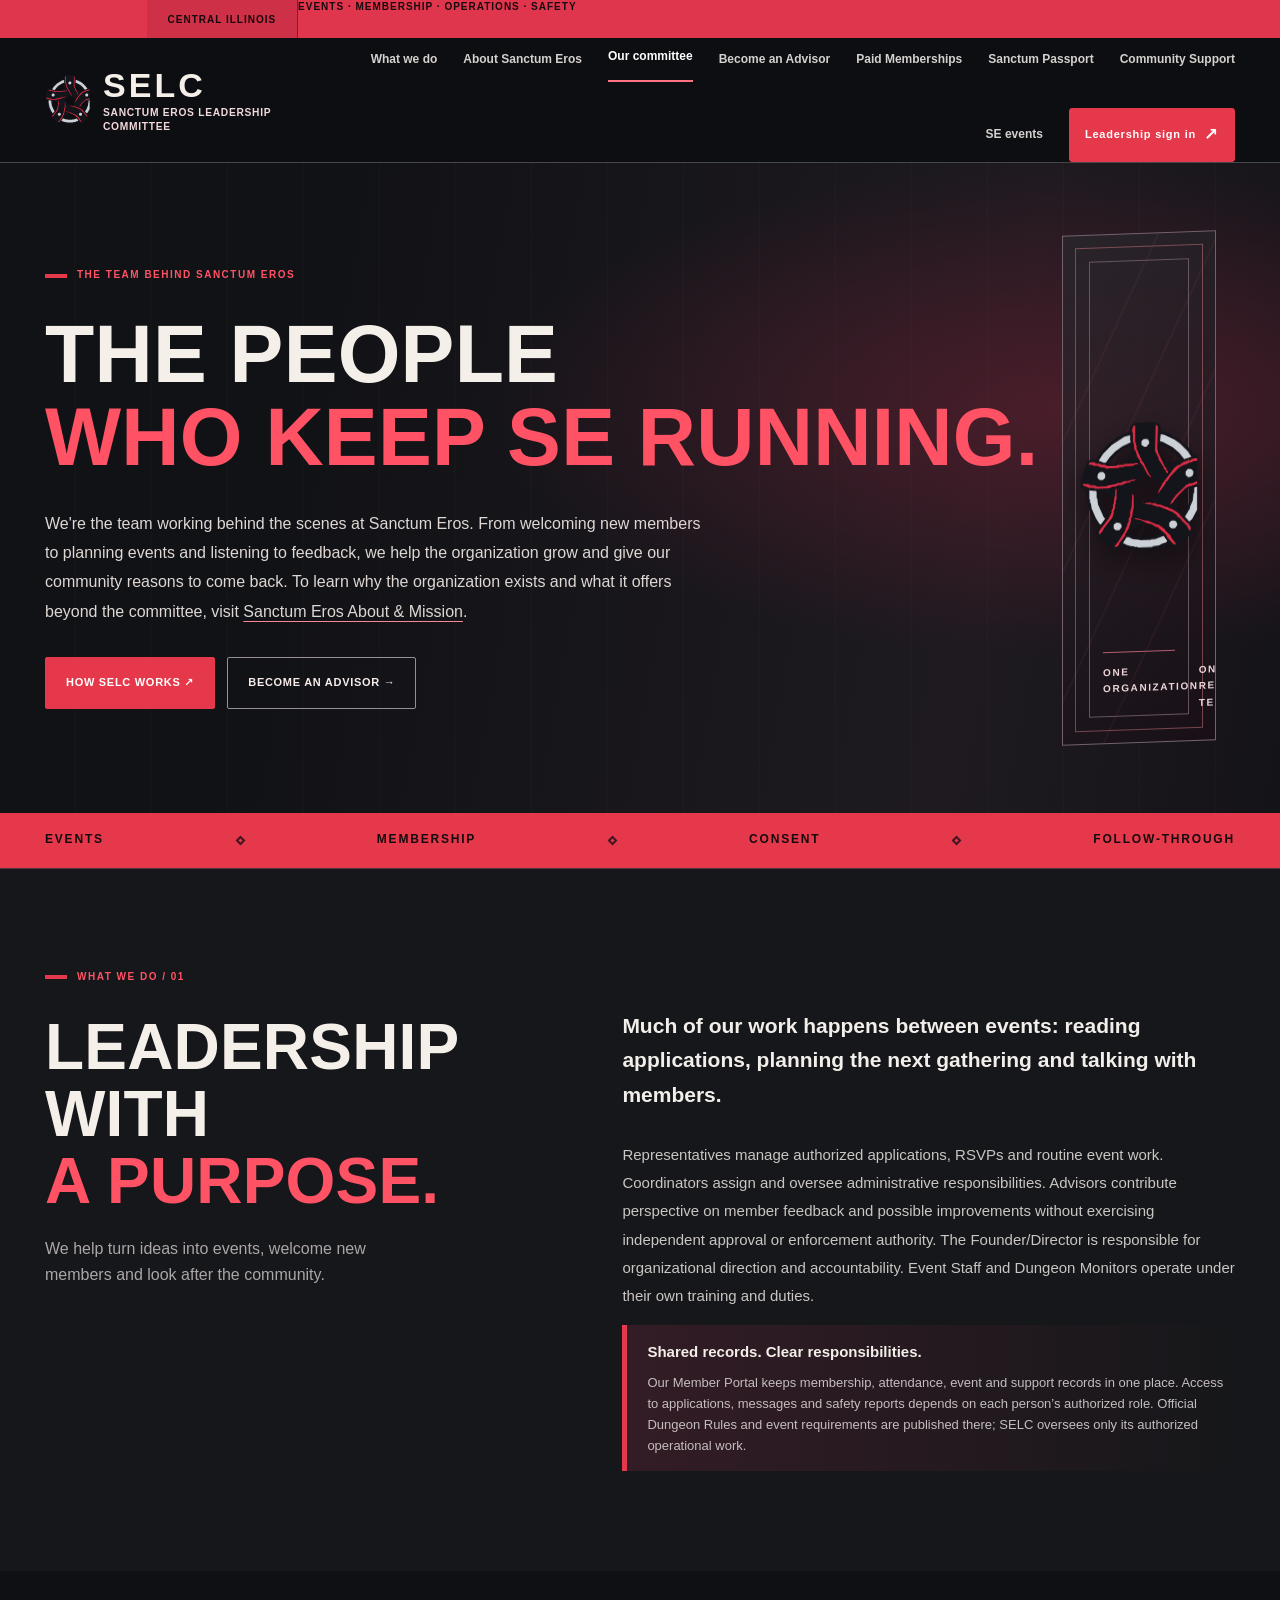
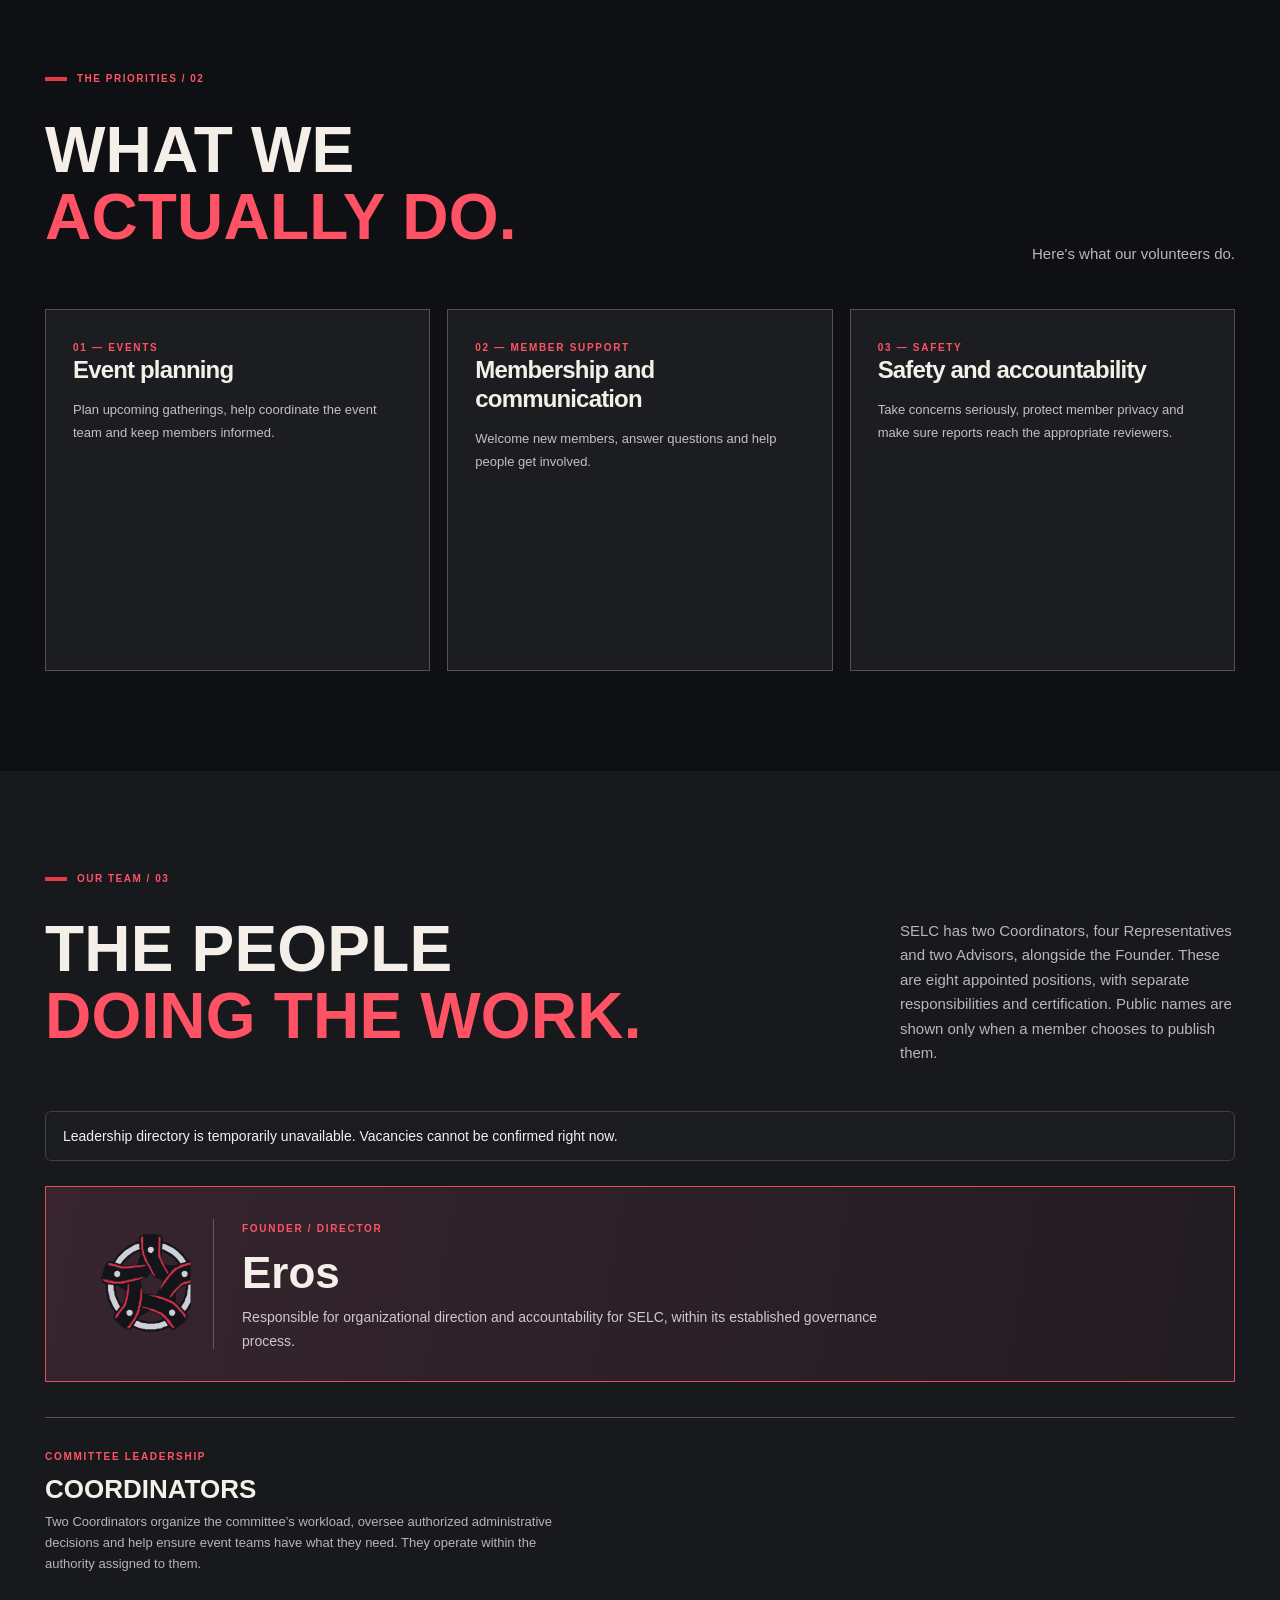
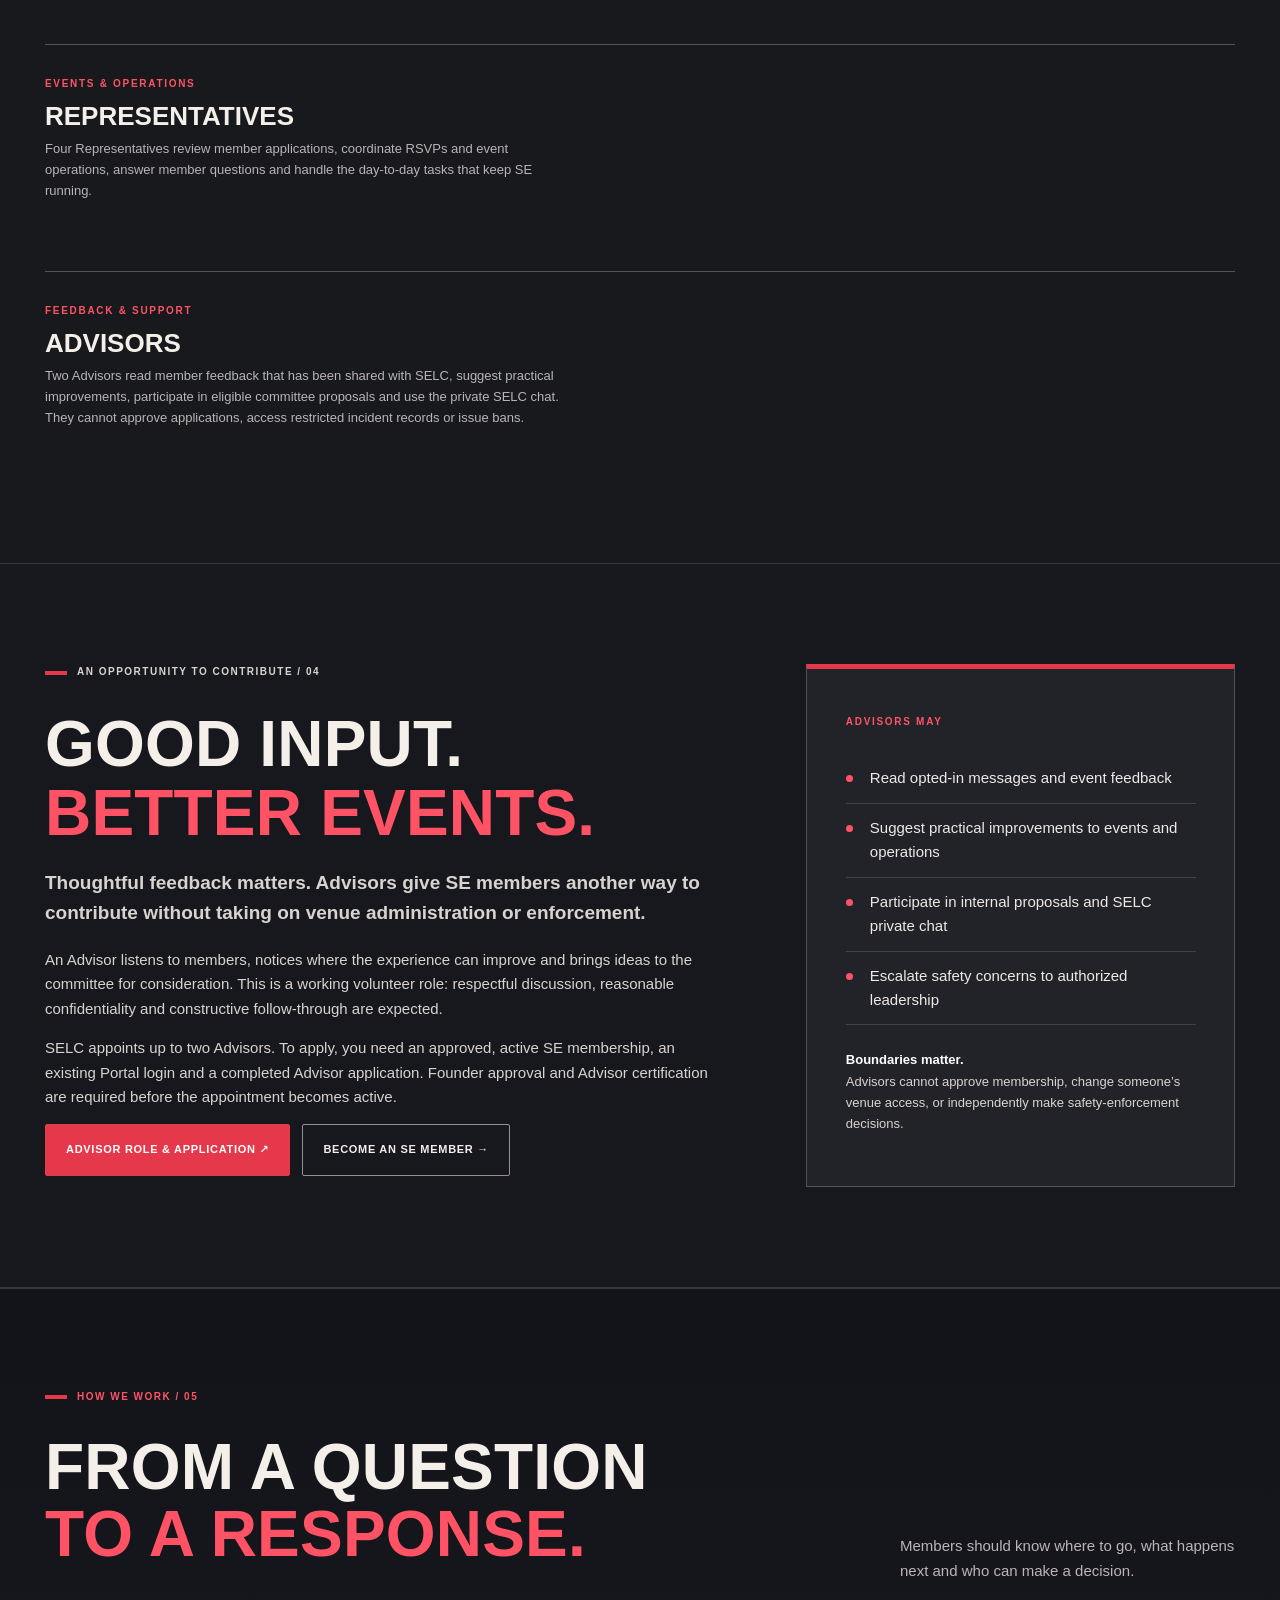
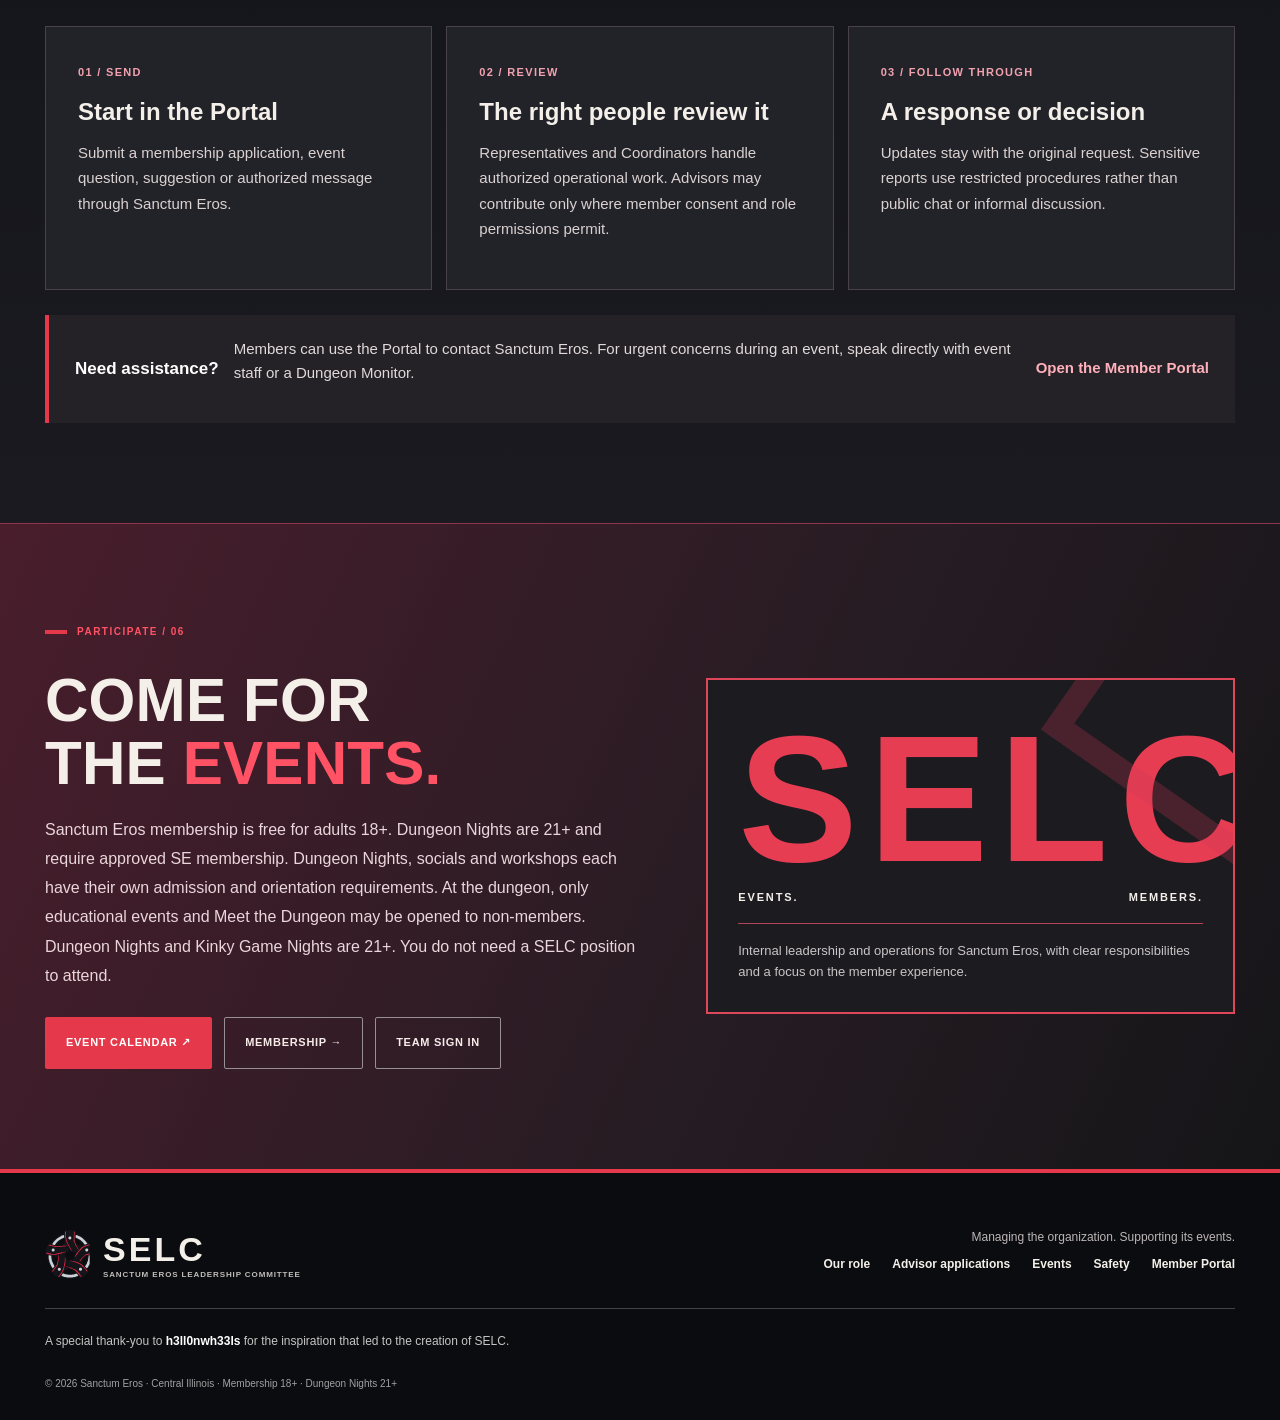
==== commit a102f6aa: "Keep event-format contract while clarifying non-member eligibility" ====
--- a/index.html
+++ b/index.html
@@ -51,7 +51,7 @@
  </div>
  <div class="selc-process-note"><strong>Need assistance?</strong><p>Members can use the Portal to contact Sanctum Eros. For urgent concerns during an event, speak directly with event staff or a Dungeon Monitor.</p><a href="https://sanctumportal.org/member.html">Open the Member Portal</a></div>
 </div></section>
-<section class="section culture" id="involved"><div class="container culture-layout"><div><p class="micro-label"><span class="red-bar"></span> PARTICIPATE / 06</p><h2>COME FOR<br>THE <em>EVENTS.</em></h2><p>Sanctum Eros membership is free for adults 18+. Dungeon Nights are 21+ and require approved SE membership. At the dungeon, only educational events and Meet the Dungeon may be opened to non-members. Dungeon Nights and Kinky Game Nights are 21+; check each event for admission and orientation requirements. You do not need a SELC position to attend.</p>
+<section class="section culture" id="involved"><div class="container culture-layout"><div><p class="micro-label"><span class="red-bar"></span> PARTICIPATE / 06</p><h2>COME FOR<br>THE <em>EVENTS.</em></h2><p>Sanctum Eros membership is free for adults 18+. Dungeon Nights are 21+ and require approved SE membership. Dungeon Nights, socials and workshops each have their own admission and orientation requirements. At the dungeon, only educational events and Meet the Dungeon may be opened to non-members. Dungeon Nights and Kinky Game Nights are 21+. You do not need a SELC position to attend.</p>
 <div class="hero-cta"><a class="button button-red" href="https://sanctumportal.org/events.html">EVENT CALENDAR ↗</a><a class="button button-line" href="https://sanctumportal.org/membership.html#apply">MEMBERSHIP →</a><button class="button button-line" type="button" data-signin>TEAM SIGN IN</button></div></div>
 <div class="culture-panel"><span class="culture-large">SELC</span><div class="culture-detail"><span>EVENTS.</span><span>MEMBERS.</span></div><p>Internal leadership and operations for Sanctum Eros, with clear responsibilities and a focus on the member experience.</p></div></div></section>
 </main>
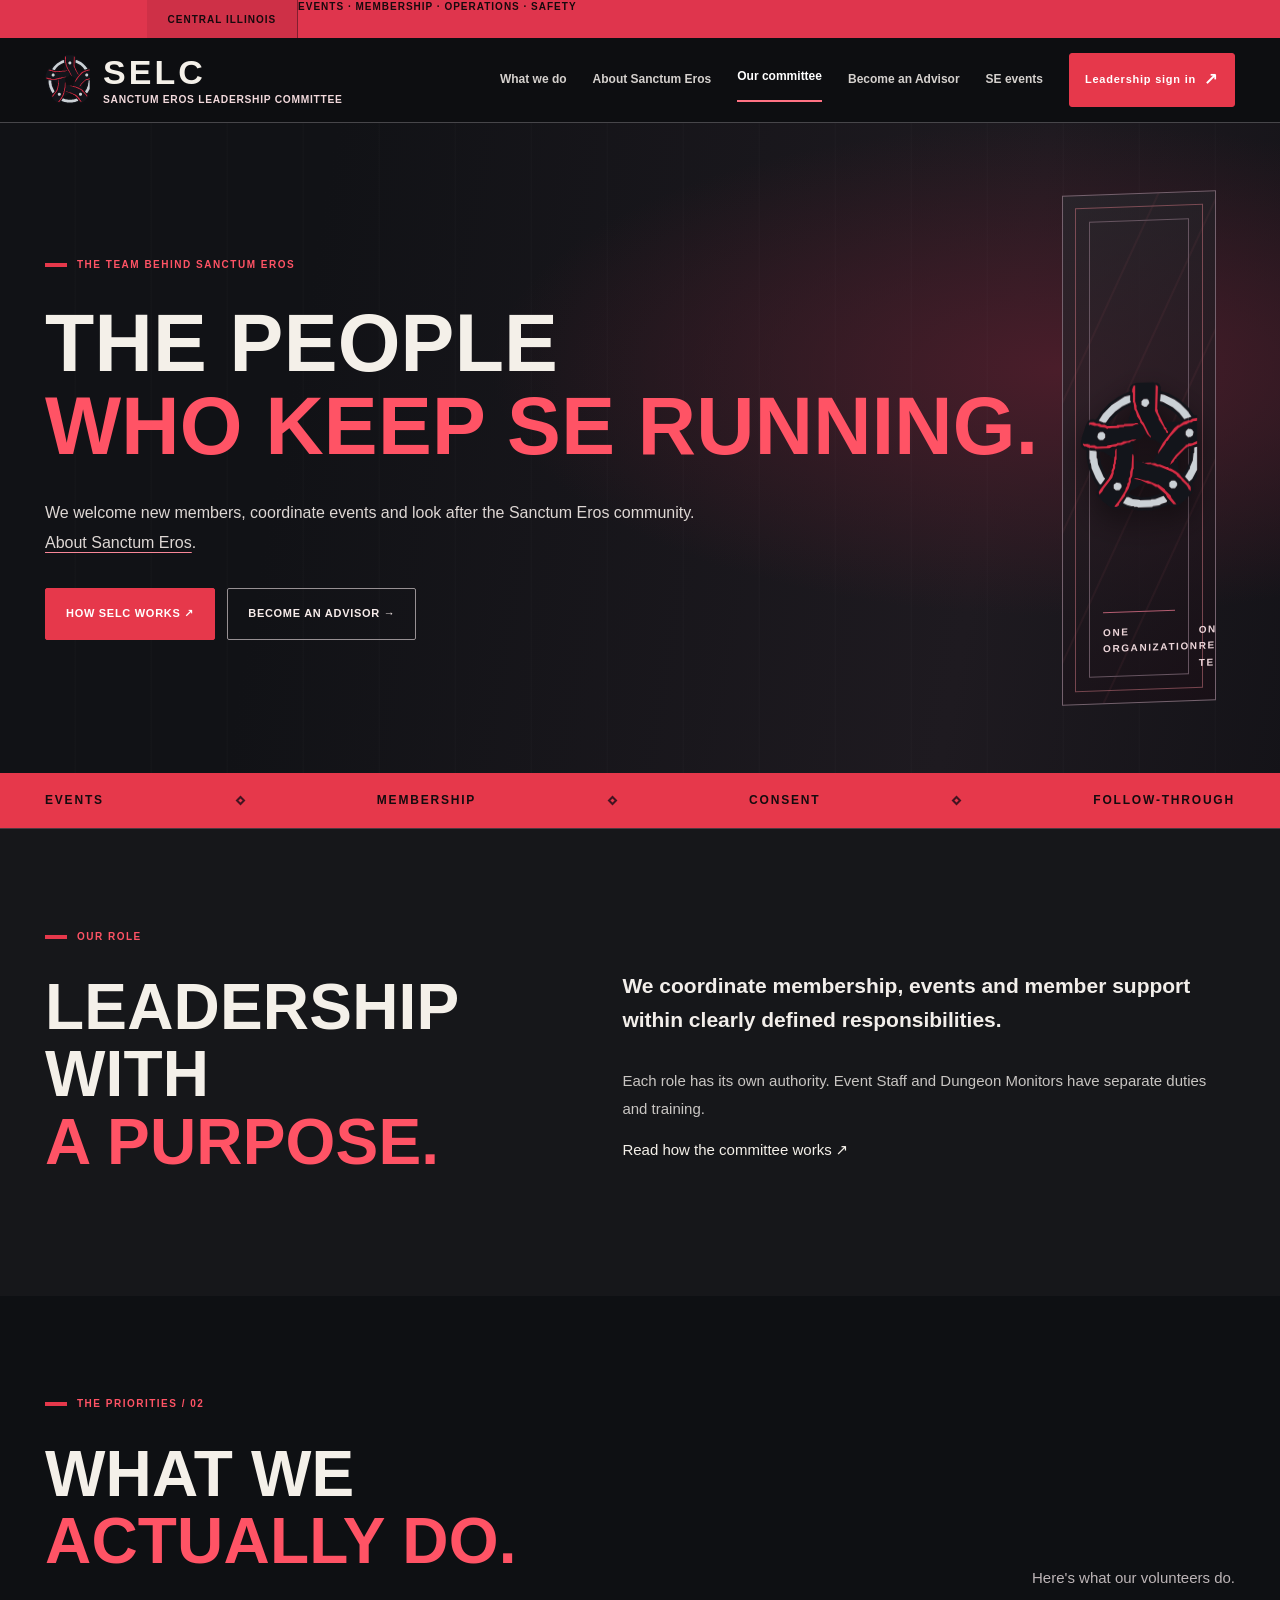
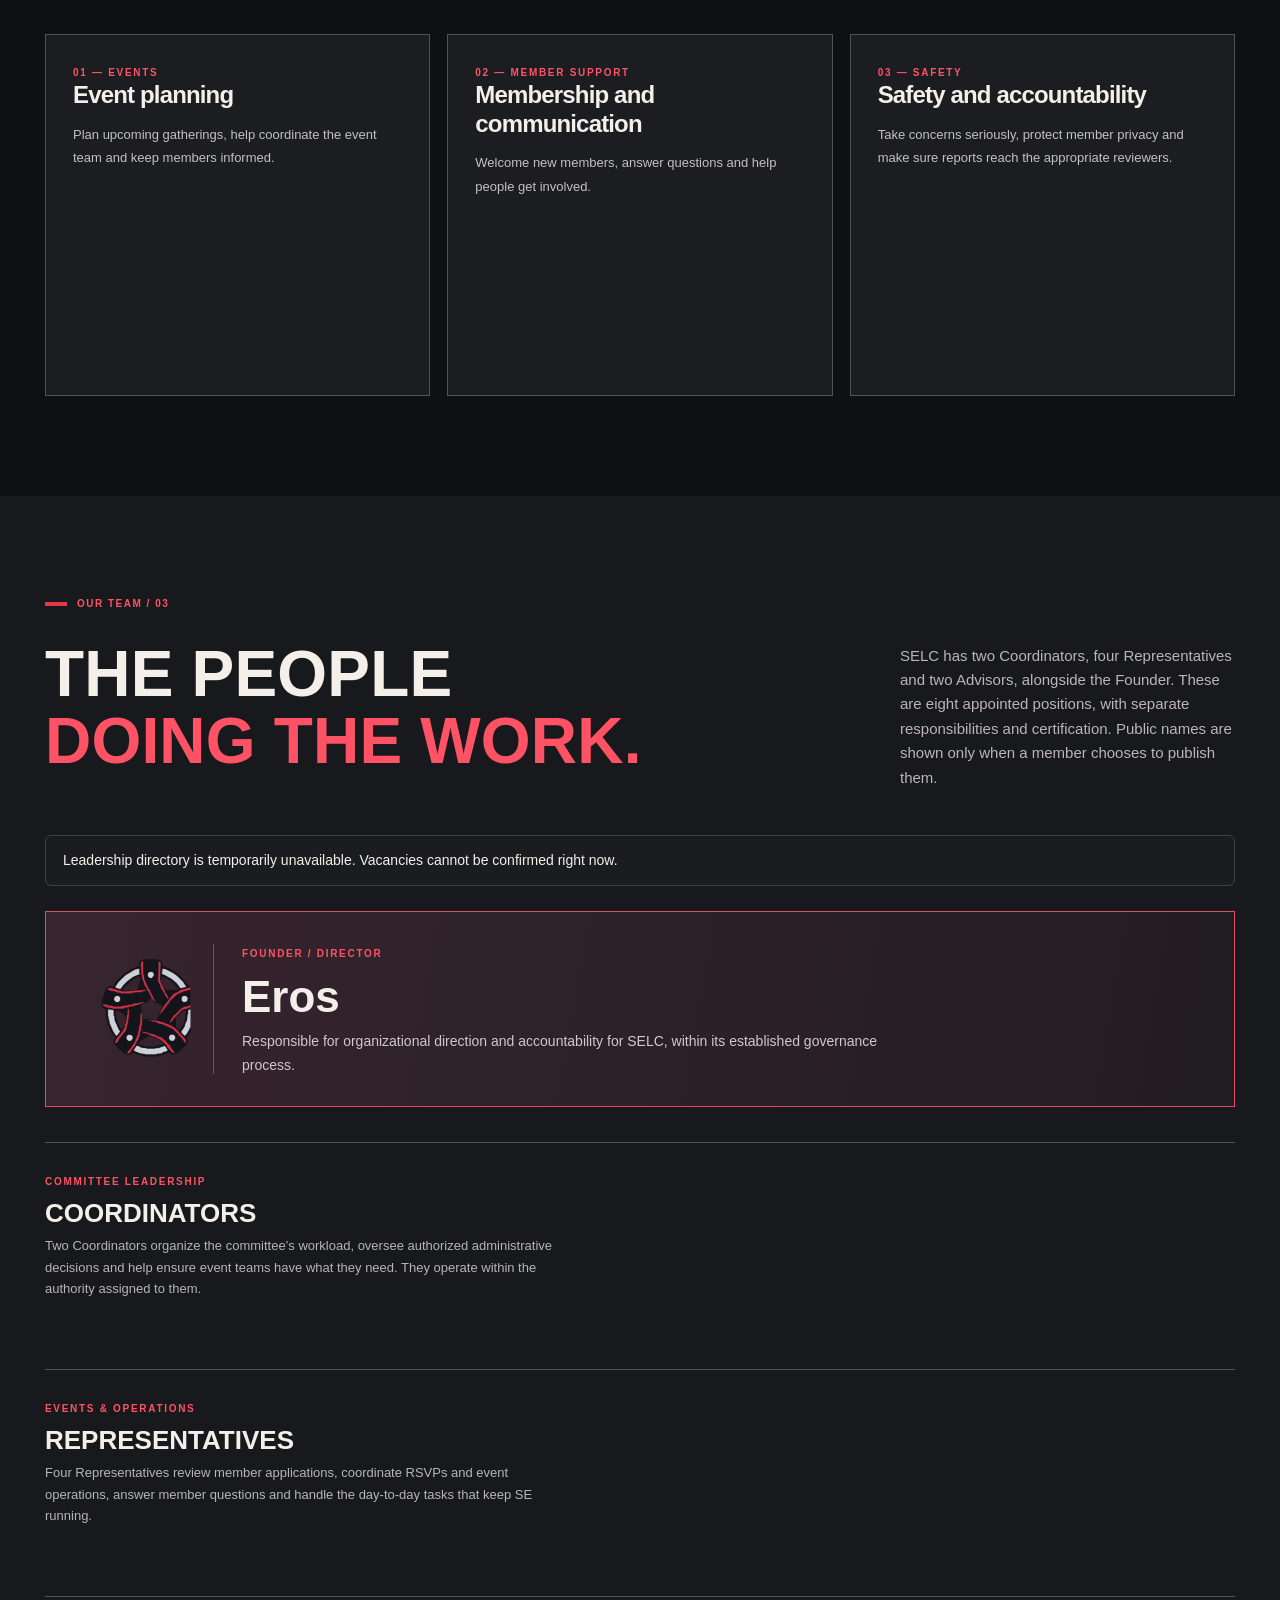
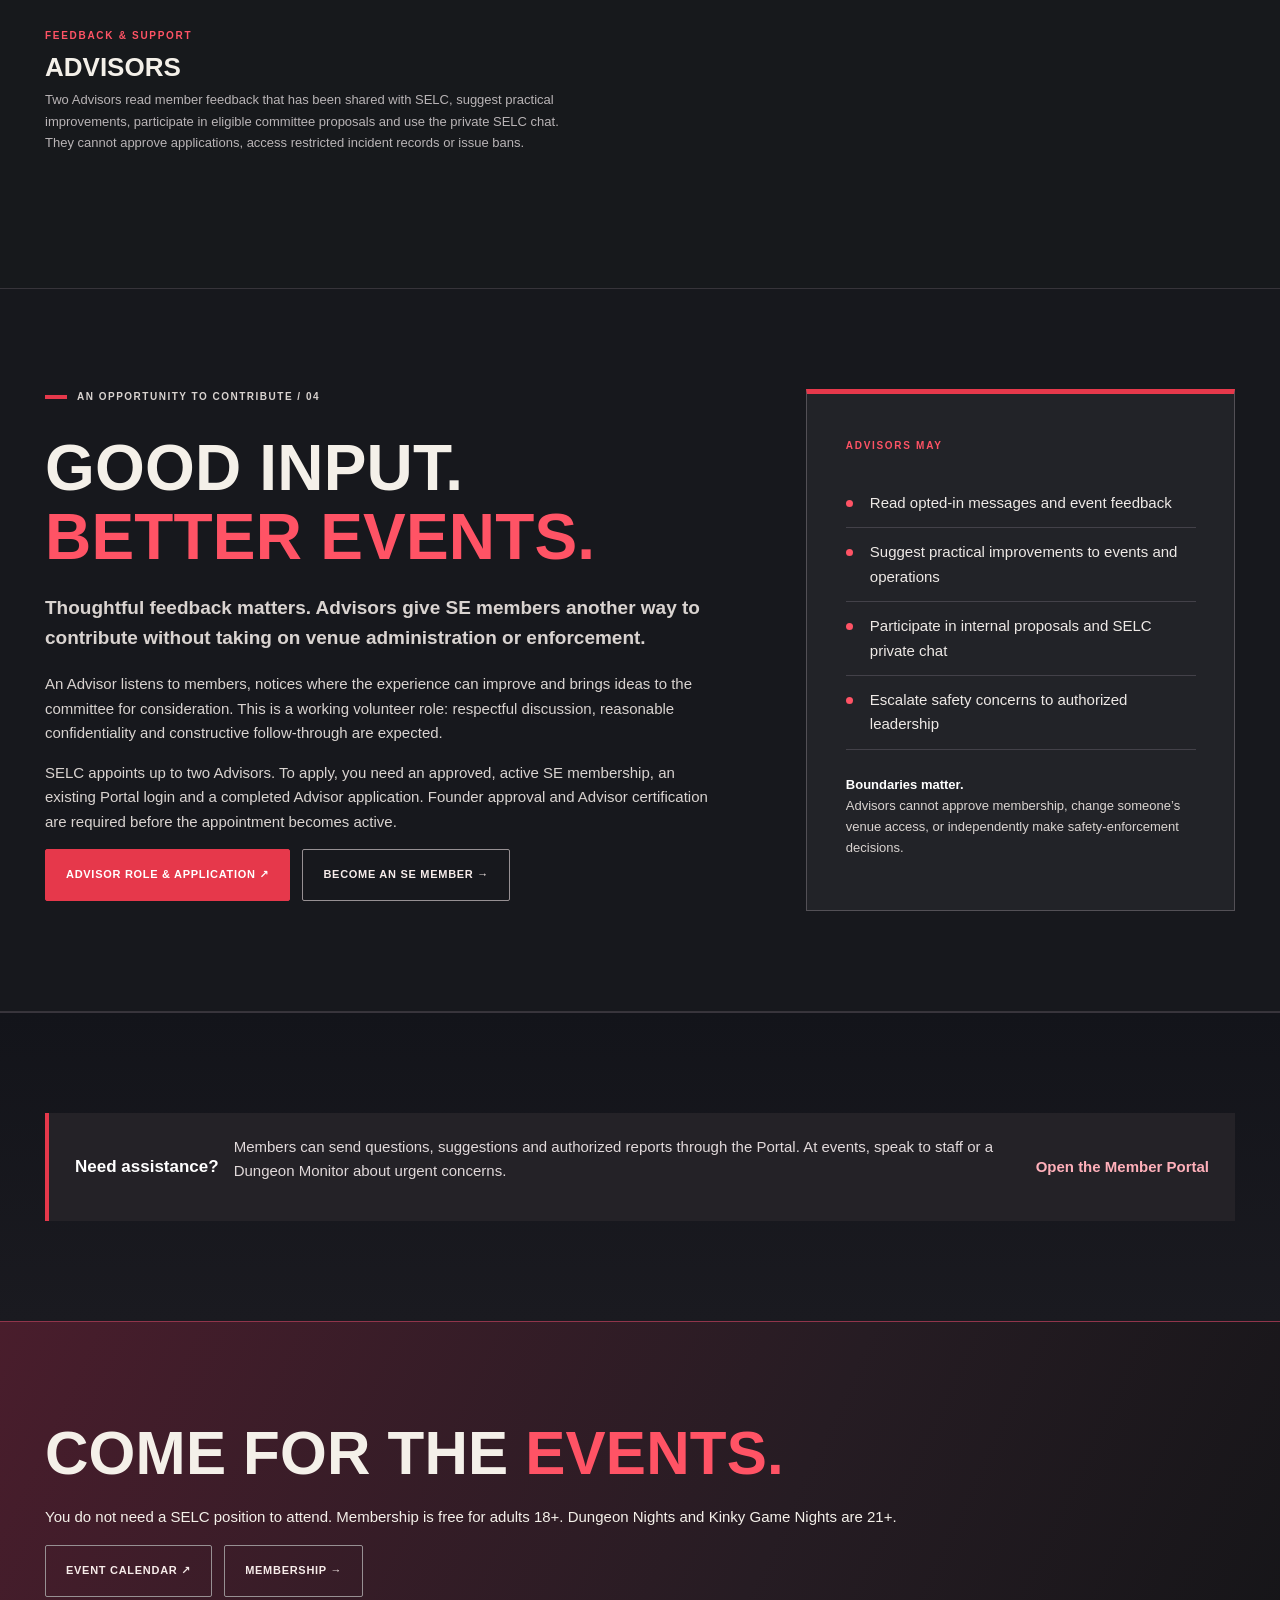
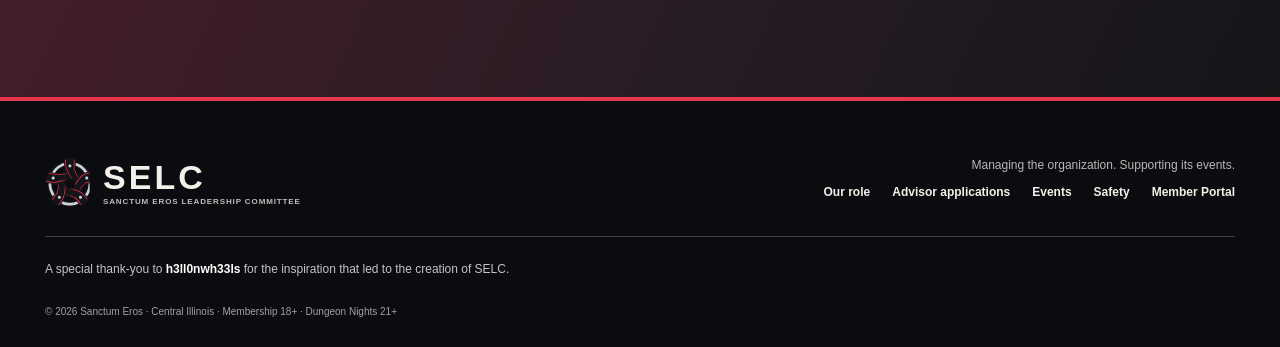
==== commit 96b61c2d: "Refine public landing page and reduce competing calls to action" ====
--- a/index.html
+++ b/index.html
@@ -1,22 +1,20 @@
 <!doctype html>
 <html lang="en"><head><meta charset="utf-8"><meta name="viewport" content="width=device-width,initial-scale=1,viewport-fit=cover"><meta name="theme-color" content="#101114">
 <meta name="description" content="Meet the Sanctum Eros Leadership Committee: two Coordinators, four Representatives and two Advisors supporting events, membership, communication and safety in Central Illinois.">
-<title>SELC — Sanctum Eros Operations & Leadership</title><link rel="icon" type="image/svg+xml" href="/assets/selc-emblem.svg"><link rel="stylesheet" href="/style.css?v=20261123-refined"><script defer src="/app.js?v=20261123-motion-2"></script></head>
+<title>SELC — Sanctum Eros Operations & Leadership</title><link rel="icon" type="image/svg+xml" href="/assets/selc-emblem.svg"><link rel="stylesheet" href="/style.css?v=20261123-refined"><script defer src="/app.js?v=20261123-motion-2"></script><link rel="stylesheet" href="/home-refinement.css?v=1"></head>
 <body><a class="skip-link" href="#main">Skip to content</a>
-<div id="publicSite">
+<div id="publicSite" class="selc-public-refined">
 <div class="site-ribbon"><span class="ribbon-location">CENTRAL ILLINOIS</span><span class="ribbon-values">EVENTS · MEMBERSHIP · OPERATIONS · SAFETY</span></div>
 <header class="site-header" id="top"><div class="container header-wrap"><a href="/" class="brand" aria-label="SELC home"><img src="/assets/selc-emblem.svg" alt="" width="52" height="58"><span class="brand-type"><b>SELC</b><small>SANCTUM EROS LEADERSHIP COMMITTEE</small></span></a>
 <button type="button" class="mobile-nav-trigger" id="mobileNavTrigger" aria-label="Open main navigation" aria-expanded="false" aria-controls="publicNav"><span></span><span></span><span></span></button>
-<nav id="publicNav" class="site-nav" aria-label="Main navigation"><a href="/purpose/">What we do</a><a href="https://sanctumeroshub.org/about/">About Sanctum Eros</a><a href="#people">Our committee</a><a href="/advisor/">Become an Advisor</a><a href="https://sanctumeroshub.org/paid-memberships/">Paid Memberships</a><a href="https://sanctumeroshub.org/passport/">Sanctum Passport</a><a href="https://sanctumeroshub.org/supporters/">Community Support</a><a href="https://sanctumportal.org/events.html">SE events</a><button type="button" class="nav-signin" data-signin>Leadership sign in <span aria-hidden="true">↗</span></button></nav></div></header>
+<nav id="publicNav" class="site-nav" aria-label="Main navigation"><a href="/purpose/">What we do</a><a href="https://sanctumeroshub.org/about/">About Sanctum Eros</a><a href="#people">Our committee</a><a href="/advisor/">Become an Advisor</a><a href="https://sanctumportal.org/events.html">SE events</a><button type="button" class="nav-signin" data-signin>Leadership sign in <span aria-hidden="true">↗</span></button></nav></div></header>
 <main id="main">
 <section class="hero" aria-labelledby="heroTitle"><div class="container hero-layout"><div class="hero-content"><p class="micro-label"><span class="red-bar"></span> THE TEAM BEHIND SANCTUM EROS</p><h1 id="heroTitle">THE PEOPLE<br><span>WHO KEEP SE RUNNING.</span></h1>
-<p class="hero-copy">We're the team working behind the scenes at Sanctum Eros. From welcoming new members to planning events and listening to feedback, we help the organization grow and give our community reasons to come back. To learn why the organization exists and what it offers beyond the committee, visit <a href="https://sanctumeroshub.org/about/">Sanctum Eros About &amp; Mission</a>.</p>
+<p class="hero-copy">We welcome new members, coordinate events and look after the Sanctum Eros community. <a href="https://sanctumeroshub.org/about/">About Sanctum Eros</a>.</p>
 <div class="hero-cta"><a class="button button-red" href="/purpose/">HOW SELC WORKS ↗</a><a class="button button-line" href="/advisor/">BECOME AN ADVISOR →</a></div></div>
 <div class="hero-visual" aria-hidden="true"><div class="industrial-lines"></div><div class="hero-mark-frame"><img src="/assets/selc-emblem.svg" alt="" class="hero-mark"></div><div class="hero-visual-bottom"><span>ONE ORGANIZATION</span><span>ONE RESPONSIBLE TEAM</span></div></div></div>
 <div class="hero-motto"><div class="container motto-inner"><span>EVENTS</span><span class="motto-stud" aria-hidden="true"></span><span>MEMBERSHIP</span><span class="motto-stud" aria-hidden="true"></span><span>CONSENT</span><span class="motto-stud" aria-hidden="true"></span><span>FOLLOW-THROUGH</span></div></div></section>
-<section class="section manifesto" id="about"><div class="container split-layout"><div class="section-intro"><p class="micro-label"><span class="red-bar"></span> WHAT WE DO / 01</p><h2>LEADERSHIP WITH<br><em>A PURPOSE.</em></h2><p class="section-aside">We help turn ideas into events, welcome new members and look after the community.</p></div>
-<div class="copy-block"><p class="large-copy">Much of our work happens between events: reading applications, planning the next gathering and talking with members.</p><p>Representatives manage authorized applications, RSVPs and routine event work. Coordinators assign and oversee administrative responsibilities. Advisors contribute perspective on member feedback and possible improvements without exercising independent approval or enforcement authority. The Founder/Director is responsible for organizational direction and accountability. Event Staff and Dungeon Monitors operate under their own training and duties.</p>
-<div class="callout-line"><strong>Shared records. Clear responsibilities.</strong><span>Our <a href="https://sanctumportal.org/">Member Portal</a> keeps membership, attendance, event and support records in one place. Access to applications, messages and safety reports depends on each person’s authorized role. Official Dungeon Rules and event requirements are published there; SELC oversees only its authorized operational work.</span></div></div></div></section>
+<section class="section manifesto" id="about"><div class="container split-layout"><div class="section-intro"><p class="micro-label"><span class="red-bar"></span> OUR ROLE</p><h2>LEADERSHIP WITH<br><em>A PURPOSE.</em></h2></div><div class="copy-block"><p class="large-copy">We coordinate membership, events and member support within clearly defined responsibilities.</p><p>Each role has its own authority. Event Staff and Dungeon Monitors have separate duties and training.</p><a href="/purpose/">Read how the committee works ↗</a></div></div></section>
 <section class="section principles" id="education"><div class="container"><div class="section-title-row"><div><p class="micro-label"><span class="red-bar"></span> THE PRIORITIES / 02</p><h2>WHAT WE<br><em>ACTUALLY DO.</em></h2></div><p>Here's what our volunteers do.</p></div>
 <div class="principle-grid"><article class="principle-card"><span class="card-number">01 — EVENTS</span><h3>Event planning</h3><p>Plan upcoming gatherings, help coordinate the event team and keep members informed.</p></article>
 <article class="principle-card"><span class="card-number">02 — MEMBER SUPPORT</span><h3>Membership and communication</h3><p>Welcome new members, answer questions and help people get involved.</p></article>
@@ -42,18 +40,8 @@
 <li>Escalate safety concerns to authorized leadership</li></ul>
 <div class="selc-opportunities-limit"><strong>Boundaries matter.</strong><p>Advisors cannot approve membership, change someone’s venue access, or independently make safety-enforcement decisions.</p></div>
 </aside></div></section>
-<section class="section selc-process" id="process"><div class="container">
- <div class="section-title-row"><div><p class="micro-label"><span class="red-bar"></span> HOW WE WORK / 05</p><h2>FROM A QUESTION<br><em>TO A RESPONSE.</em></h2></div><p>Members should know where to go, what happens next and who can make a decision.</p></div>
- <div class="selc-process-grid">
-  <article class="selc-process-step"><span>01 / SEND</span><h3>Start in the Portal</h3><p>Submit a membership application, event question, suggestion or authorized message through Sanctum Eros.</p></article>
-  <article class="selc-process-step"><span>02 / REVIEW</span><h3>The right people review it</h3><p>Representatives and Coordinators handle authorized operational work. Advisors may contribute only where member consent and role permissions permit.</p></article>
-  <article class="selc-process-step"><span>03 / FOLLOW THROUGH</span><h3>A response or decision</h3><p>Updates stay with the original request. Sensitive reports use restricted procedures rather than public chat or informal discussion.</p></article>
- </div>
- <div class="selc-process-note"><strong>Need assistance?</strong><p>Members can use the Portal to contact Sanctum Eros. For urgent concerns during an event, speak directly with event staff or a Dungeon Monitor.</p><a href="https://sanctumportal.org/member.html">Open the Member Portal</a></div>
-</div></section>
-<section class="section culture" id="involved"><div class="container culture-layout"><div><p class="micro-label"><span class="red-bar"></span> PARTICIPATE / 06</p><h2>COME FOR<br>THE <em>EVENTS.</em></h2><p>Sanctum Eros membership is free for adults 18+. Dungeon Nights are 21+ and require approved SE membership. Dungeon Nights, socials and workshops each have their own admission and orientation requirements. At the dungeon, only educational events and Meet the Dungeon may be opened to non-members. Dungeon Nights and Kinky Game Nights are 21+. You do not need a SELC position to attend.</p>
-<div class="hero-cta"><a class="button button-red" href="https://sanctumportal.org/events.html">EVENT CALENDAR ↗</a><a class="button button-line" href="https://sanctumportal.org/membership.html#apply">MEMBERSHIP →</a><button class="button button-line" type="button" data-signin>TEAM SIGN IN</button></div></div>
-<div class="culture-panel"><span class="culture-large">SELC</span><div class="culture-detail"><span>EVENTS.</span><span>MEMBERS.</span></div><p>Internal leadership and operations for Sanctum Eros, with clear responsibilities and a focus on the member experience.</p></div></div></section>
+<section class="section selc-process" id="process"><div class="container"><div class="selc-process-note"><strong>Need assistance?</strong><p>Members can send questions, suggestions and authorized reports through the Portal. At events, speak to staff or a Dungeon Monitor about urgent concerns.</p><a href="https://sanctumportal.org/member.html">Open the Member Portal</a></div></div></section>
+<section class="section culture" id="involved"><div class="container"><h2>COME FOR THE <em>EVENTS.</em></h2><p>You do not need a SELC position to attend. Membership is free for adults 18+. Dungeon Nights and Kinky Game Nights are 21+.</p><div class="hero-cta"><a class="button button-line" href="https://sanctumportal.org/events.html">EVENT CALENDAR ↗</a><a class="button button-line" href="https://sanctumportal.org/membership.html#apply">MEMBERSHIP →</a></div></div></section>
 </main>
 <footer class="site-footer"><div class="container footer-inner"><a href="/" class="brand"><img src="/assets/selc-emblem.svg" width="46" height="53" alt=""><span class="brand-type"><b>SELC</b><small>SANCTUM EROS LEADERSHIP COMMITTEE</small></span></a><div class="footer-right"><p>Managing the organization. Supporting its events.</p><div class="footer-links"><a href="/purpose/">Our role</a><a href="/advisor/">Advisor applications</a><a href="https://sanctumportal.org/events.html">Events</a><a href="https://sanctumportal.org/safety.html">Safety</a><a href="https://sanctumportal.org/member.html">Member Portal</a></div></div>
 <p class="footer-credit">A special thank-you to <strong>h3ll0nwh33ls</strong> for the inspiration that led to the creation of SELC.</p><p class="copyright">© <span data-year></span> Sanctum Eros · Central Illinois · Membership 18+ · Dungeon Nights 21+</p></div></footer>
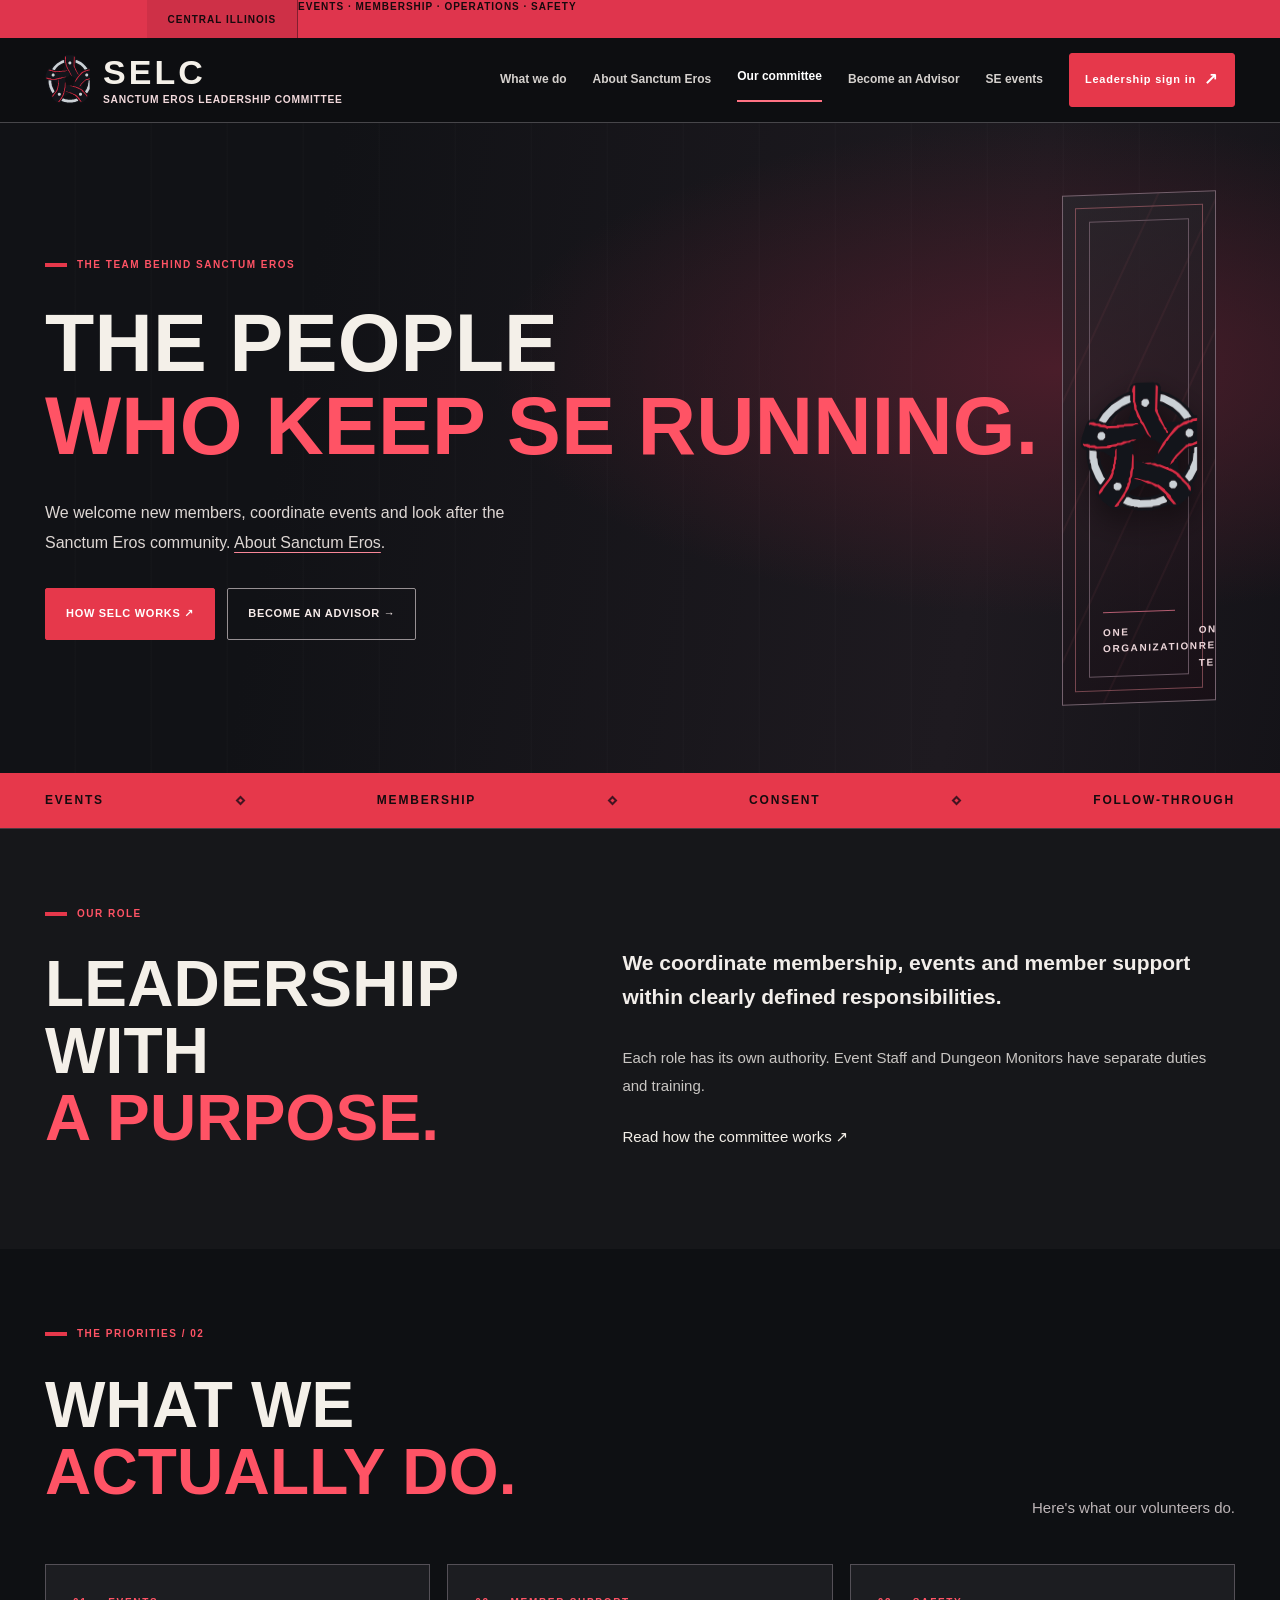
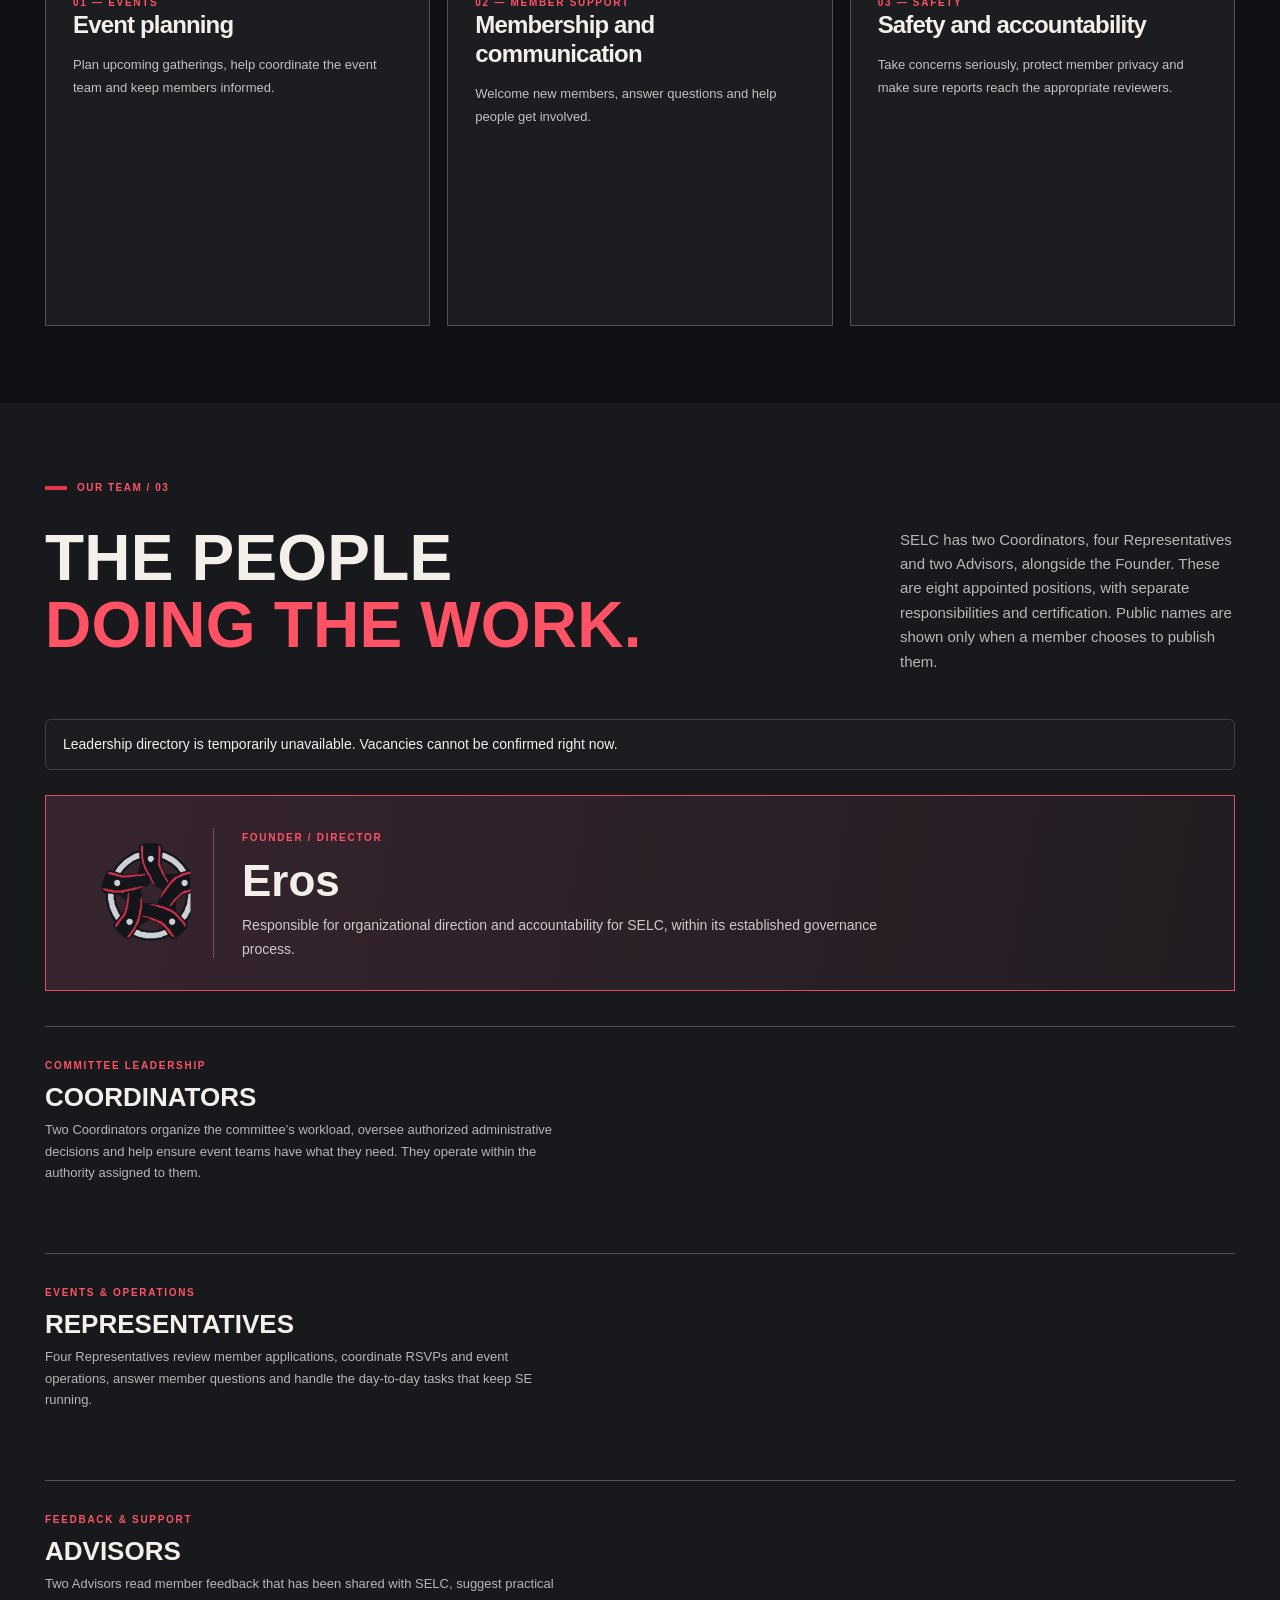
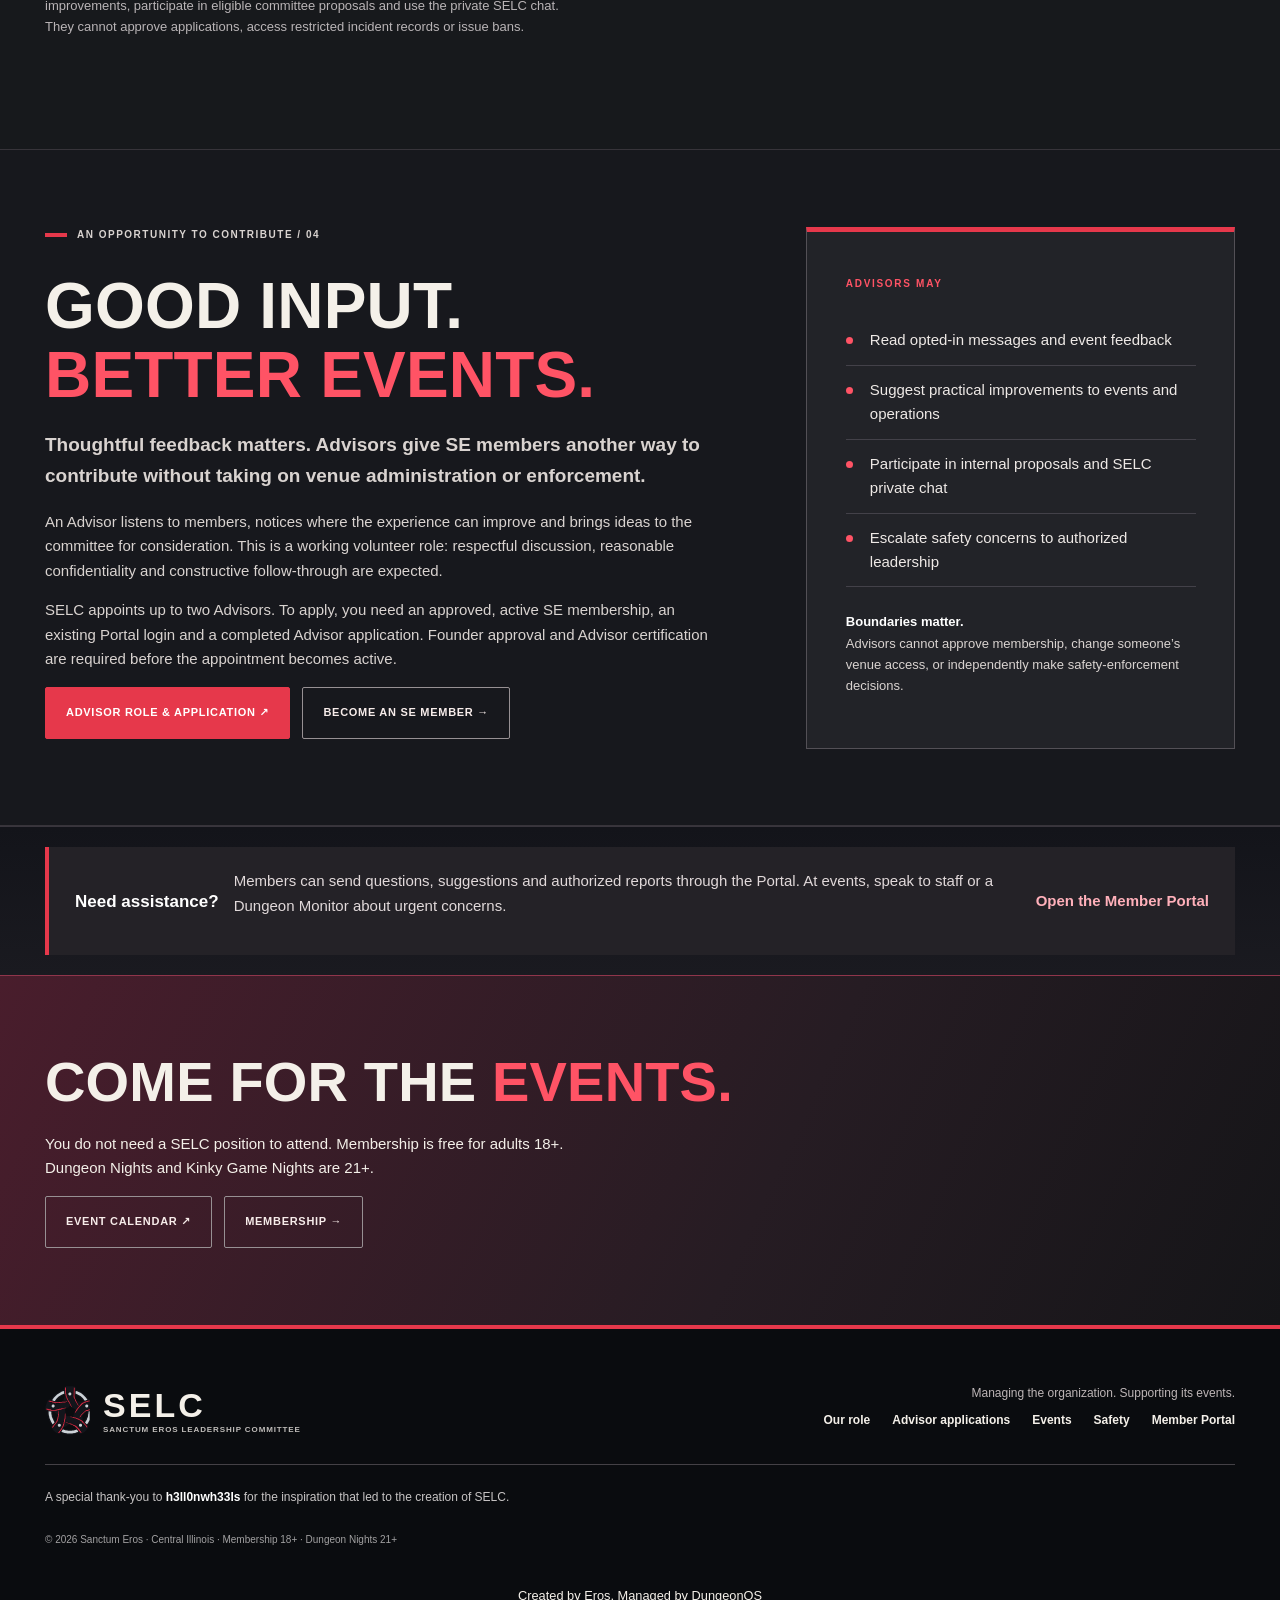
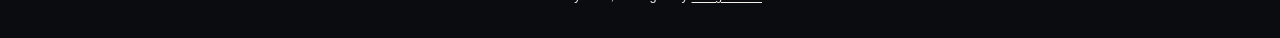
==== commit d5b04d8e: "Add DungeonOS attribution to SELC public and leadership pages" ====
--- a/index.html
+++ b/index.html
@@ -44,7 +44,7 @@
 <section class="section culture" id="involved"><div class="container"><h2>COME FOR THE <em>EVENTS.</em></h2><p>You do not need a SELC position to attend. Membership is free for adults 18+. Dungeon Nights and Kinky Game Nights are 21+.</p><div class="hero-cta"><a class="button button-line" href="https://sanctumportal.org/events.html">EVENT CALENDAR ↗</a><a class="button button-line" href="https://sanctumportal.org/membership.html#apply">MEMBERSHIP →</a></div></div></section>
 </main>
 <footer class="site-footer"><div class="container footer-inner"><a href="/" class="brand"><img src="/assets/selc-emblem.svg" width="46" height="53" alt=""><span class="brand-type"><b>SELC</b><small>SANCTUM EROS LEADERSHIP COMMITTEE</small></span></a><div class="footer-right"><p>Managing the organization. Supporting its events.</p><div class="footer-links"><a href="/purpose/">Our role</a><a href="/advisor/">Advisor applications</a><a href="https://sanctumportal.org/events.html">Events</a><a href="https://sanctumportal.org/safety.html">Safety</a><a href="https://sanctumportal.org/member.html">Member Portal</a></div></div>
-<p class="footer-credit">A special thank-you to <strong>h3ll0nwh33ls</strong> for the inspiration that led to the creation of SELC.</p><p class="copyright">© <span data-year></span> Sanctum Eros · Central Illinois · Membership 18+ · Dungeon Nights 21+</p></div></footer>
+<p class="footer-credit">A special thank-you to <strong>h3ll0nwh33ls</strong> for the inspiration that led to the creation of SELC.</p><p class="copyright">© <span data-year></span> Sanctum Eros · Central Illinois · Membership 18+ · Dungeon Nights 21+</p><p data-dungeonos-credit class="no-print" style="grid-column:1/-1;margin:1rem 0 0;padding:.4rem 0;text-align:center;font-size:.8rem;line-height:1.5;color:inherit;overflow-wrap:anywhere">Created by Eros, Managed by <a href="https://dungeonos.netlify.app/" rel="noreferrer" style="color:inherit;text-decoration:underline;text-underline-offset:.18em">DungeonOS</a></p></div></footer>
 </div>
   <dialog id="loginDialog" class="login-dialog" aria-labelledby="loginTitle"><form method="dialog" class="modal-close-wrap"><button class="modal-close" aria-label="Close sign in">×</button></form><div class="login-inner"><img src="/assets/selc-emblem.svg" width="65" height="72" alt=""><span class="mini-overline">WELCOME BACK</span><h2 id="loginTitle">YOUR PLACE<br>IN THE ROOM.</h2><p>Sign in using your existing Sanctum Eros account. SELC reads your identity and permissions from the Portal.</p><div class="login-handoff"><a class="button button-red" href="https://sanctumportal.org/selc-connect.html">CONTINUE WITH SANCTUM EROS PORTAL ↗</a><small>One account for approved SELC leadership and the Founder.</small></div><p class="login-help">SELC access is for authorized Sanctum Eros team members. If you need access, contact the Founder.</p><p class="login-help">New to Sanctum Eros? <a href="https://sanctumportal.org/membership.html#apply" id="selcRegistrationLink">Create your free Portal account and apply for membership</a>. Approved SE membership is separate from an SELC appointment.</p><p class="login-help">Or sign in with your existing Portal credentials below.</p><form id="loginForm" autocomplete="on"><div class="field"><label for="loginUser">FetLife username or email</label><input id="loginUser" name="username" autocomplete="username" autocapitalize="off" spellcheck="false" required></div><div class="field"><label for="loginPass">Password</label><input id="loginPass" name="password" type="password" autocomplete="current-password" required></div><p class="status-text" id="loginStatus" aria-live="polite"></p><button class="button button-red login-submit" type="submit">SIGN IN TO SELC ↗</button></form><p class="login-help">Your password is verified by the Sanctum Eros Portal, never a separate SELC password database. <a href="https://sanctumportal.org/member.html">Manage or recover your member account</a>.</p></div></dialog>
 
@@ -53,7 +53,7 @@
       <div class="hq-nav-search"><label for="hqNavSearch">Find a workspace</label><input id="hqNavSearch" type="search" placeholder="Search leadership tools" autocomplete="off" aria-controls="hqNavigation"></div><nav id="hqNavigation" aria-label="Headquarters sections"></nav>
       <div class="hq-side-bottom"><a href="https://sanctumportal.org/member.html" rel="noopener noreferrer">↗ My Member Portal</a><a href="https://sanctumportal.org/staff.html" rel="noopener noreferrer">↗ Staff Portal</a><button id="hqSignout" type="button">Sign out of SELC</button></div>
     </aside>
-    <div class="hq-main"><header class="hq-topbar"><button id="hqMenu" class="hq-hamburger" type="button" aria-label="Toggle Headquarters menu" aria-expanded="false">☰</button><span class="hq-top-brand">SELC / <span id="hqCurrentSection">HEADQUARTERS</span></span><div class="hq-top-actions"><span id="hqRoleChip" class="hq-chip">MEMBER</span><button type="button" id="hqRefresh" title="Refresh current section" aria-label="Refresh current section">↻</button></div></header><main id="hqContent" tabindex="-1" class="hq-content" aria-live="polite"><div class="hq-loading"><span class="spinner"></span><p>Opening Headquarters…</p></div></main></div>
+    <div class="hq-main"><header class="hq-topbar"><button id="hqMenu" class="hq-hamburger" type="button" aria-label="Toggle Headquarters menu" aria-expanded="false">☰</button><span class="hq-top-brand">SELC / <span id="hqCurrentSection">HEADQUARTERS</span></span><div class="hq-top-actions"><span id="hqRoleChip" class="hq-chip">MEMBER</span><button type="button" id="hqRefresh" title="Refresh current section" aria-label="Refresh current section">↻</button></div></header><main id="hqContent" tabindex="-1" class="hq-content" aria-live="polite"><div class="hq-loading"><span class="spinner"></span><p>Opening Headquarters…</p></div></main><footer class="no-print" style="padding:0 1rem 1.5rem"><p data-dungeonos-credit class="no-print" style="margin:1rem 0 0;padding:.4rem 0;text-align:center;font-size:.8rem;line-height:1.5;color:inherit;overflow-wrap:anywhere">Created by Eros, Managed by <a href="https://dungeonos.netlify.app/" rel="noreferrer" style="color:inherit;text-decoration:underline;text-underline-offset:.18em">DungeonOS</a></p></footer></div>
     <div id="hqShade" class="hq-shade"></div>
   </div>
   <div id="notify" role="status" aria-live="polite" class="toast-region"></div>
--- a/home-refinement.css
+++ b/home-refinement.css
@@ -0,0 +1,9 @@
+/* Governance landing: shorter sections without changing Headquarters. */
+#publicSite.selc-public-refined .section{padding-block:clamp(38px,6vw,82px)}
+#publicSite.selc-public-refined .hero-copy{max-width:58ch}
+#publicSite.selc-public-refined .selc-process{padding-block:20px}
+#publicSite.selc-public-refined .selc-process-note{margin:0}
+#publicSite.selc-public-refined .culture h2{font-size:clamp(30px,5vw,56px)}
+#publicSite.selc-public-refined .culture p{max-width:65ch}
+#publicSite.selc-public-refined .copy-block a{display:inline-flex;min-height:44px;align-items:center;text-underline-offset:4px}
+@media(max-width:680px){#publicSite.selc-public-refined .section{padding-block:34px}#publicSite.selc-public-refined .selc-process{padding-block:16px}}
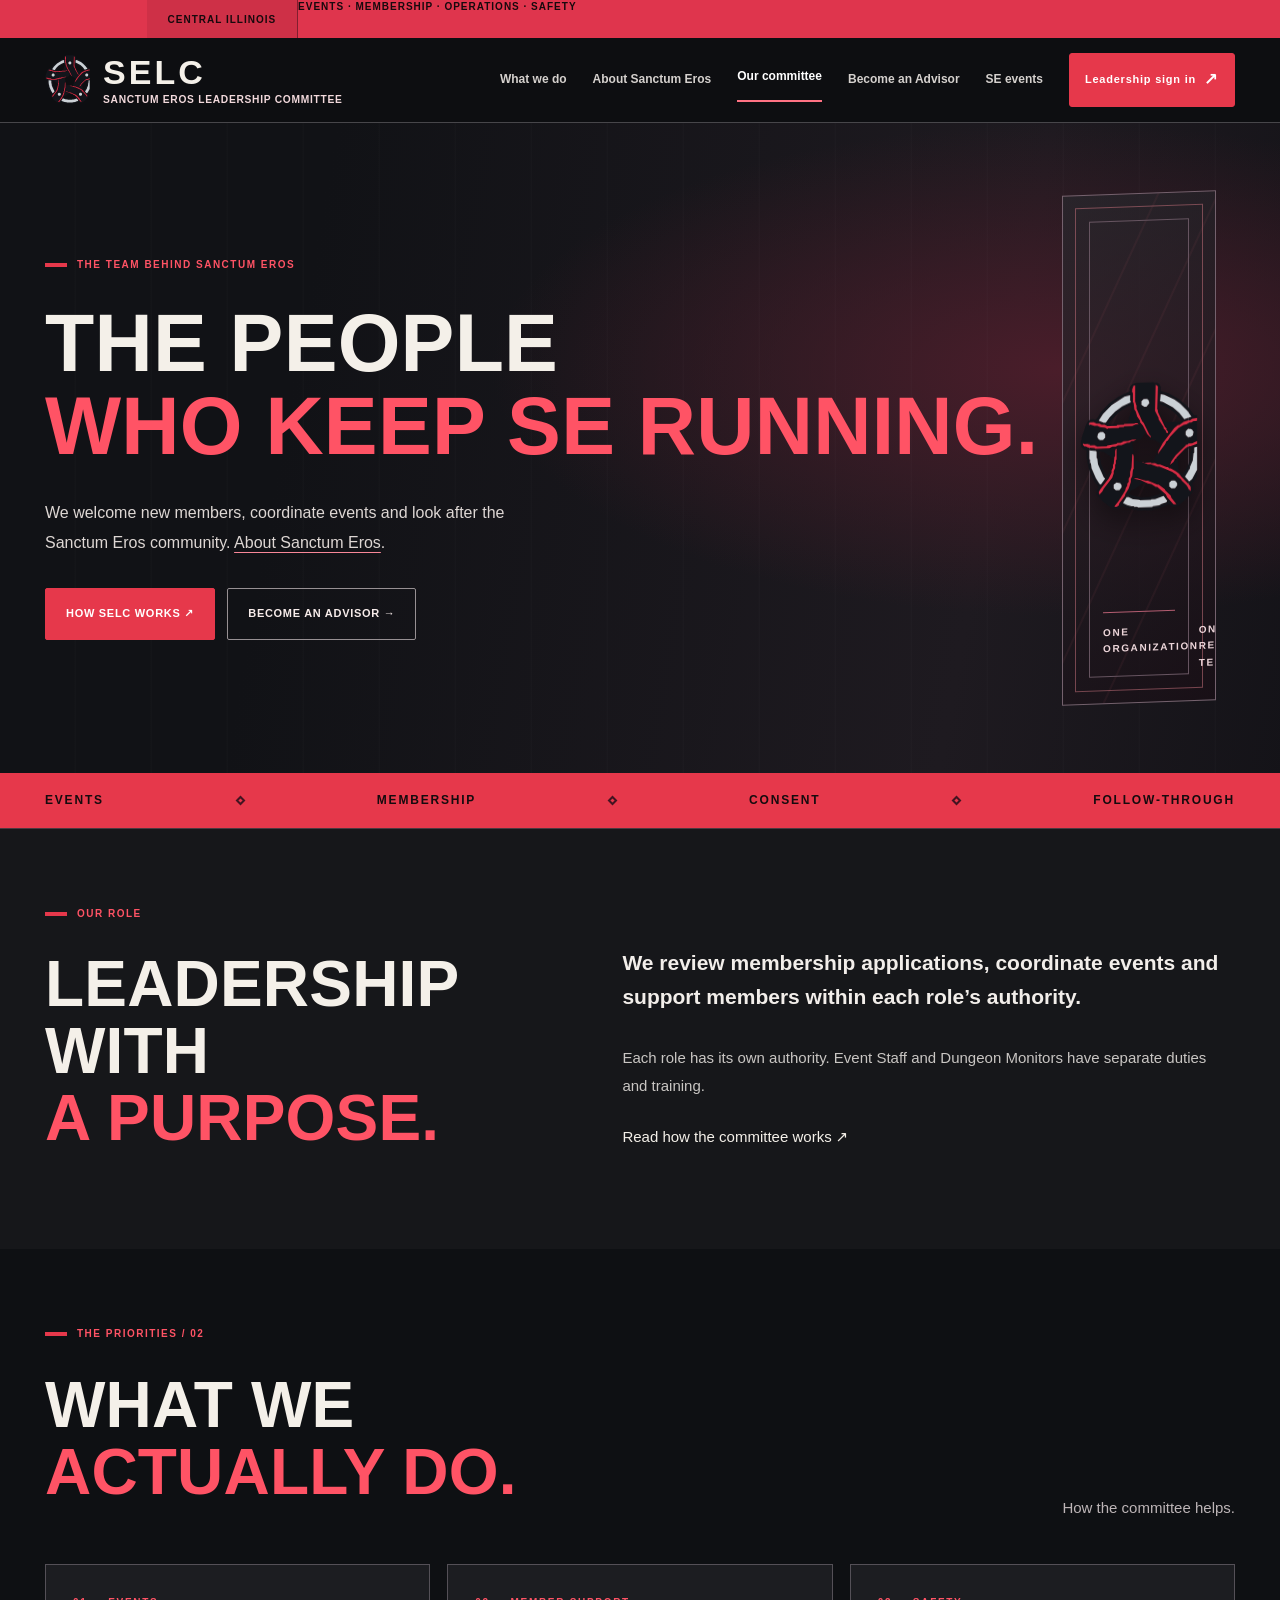
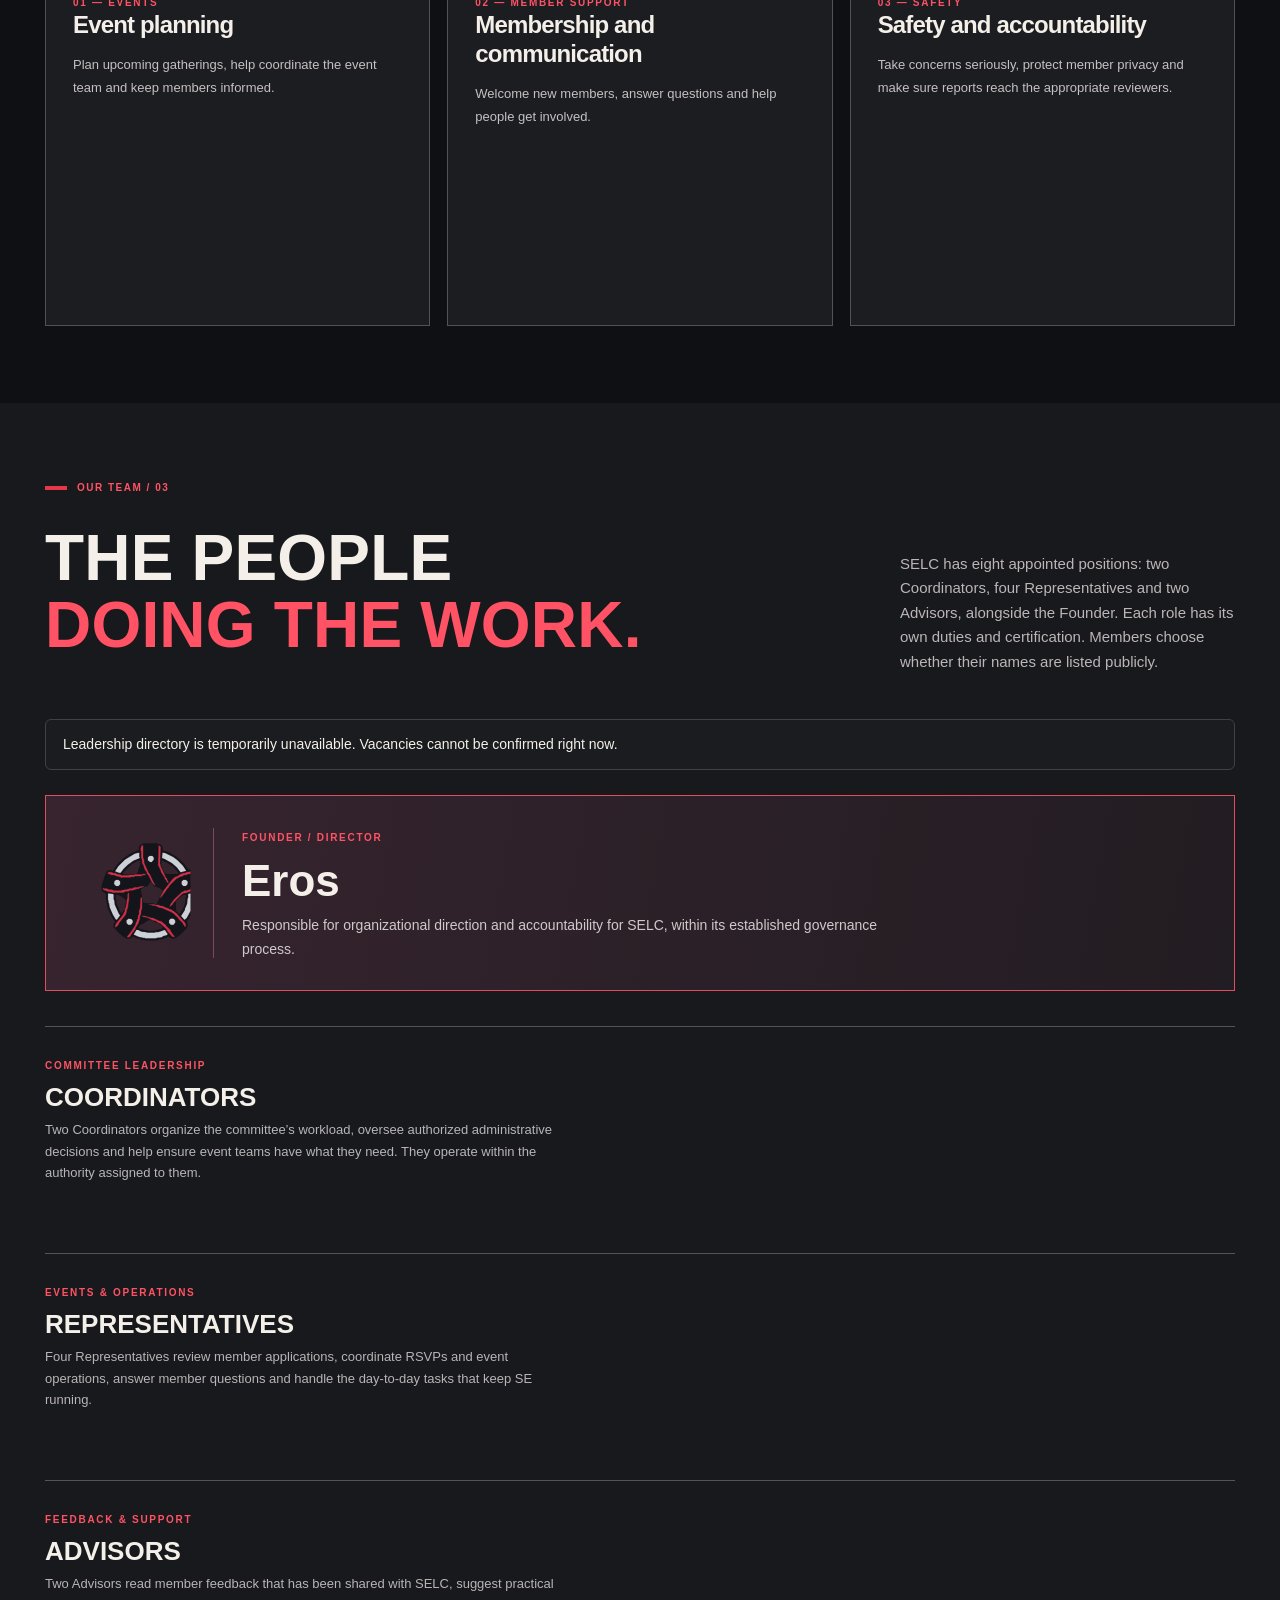
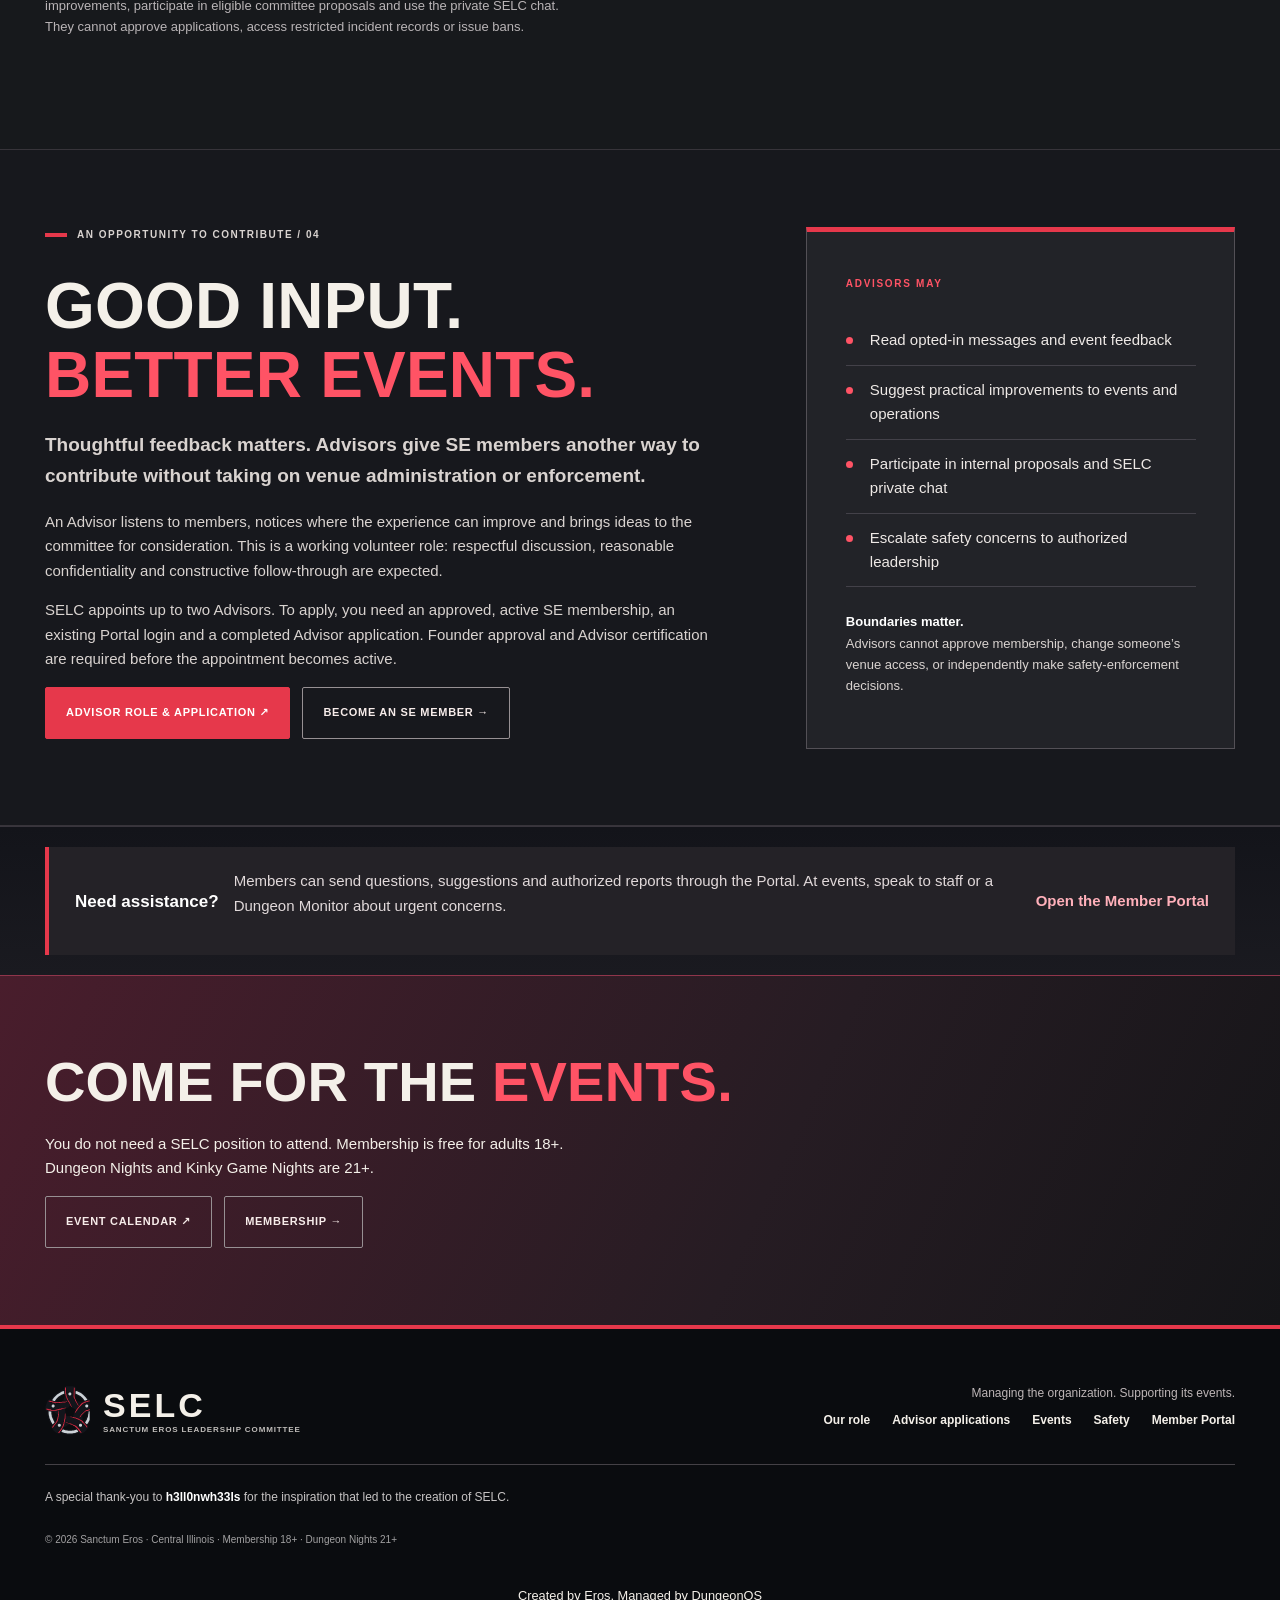
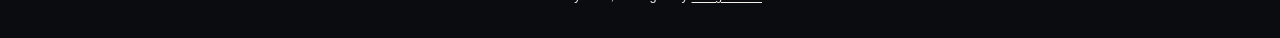
==== commit 0fa99252: "Clarify public leadership, educational and committee workspace copy" ====
--- a/index.html
+++ b/index.html
@@ -14,12 +14,12 @@
 <div class="hero-cta"><a class="button button-red" href="/purpose/">HOW SELC WORKS ↗</a><a class="button button-line" href="/advisor/">BECOME AN ADVISOR →</a></div></div>
 <div class="hero-visual" aria-hidden="true"><div class="industrial-lines"></div><div class="hero-mark-frame"><img src="/assets/selc-emblem.svg" alt="" class="hero-mark"></div><div class="hero-visual-bottom"><span>ONE ORGANIZATION</span><span>ONE RESPONSIBLE TEAM</span></div></div></div>
 <div class="hero-motto"><div class="container motto-inner"><span>EVENTS</span><span class="motto-stud" aria-hidden="true"></span><span>MEMBERSHIP</span><span class="motto-stud" aria-hidden="true"></span><span>CONSENT</span><span class="motto-stud" aria-hidden="true"></span><span>FOLLOW-THROUGH</span></div></div></section>
-<section class="section manifesto" id="about"><div class="container split-layout"><div class="section-intro"><p class="micro-label"><span class="red-bar"></span> OUR ROLE</p><h2>LEADERSHIP WITH<br><em>A PURPOSE.</em></h2></div><div class="copy-block"><p class="large-copy">We coordinate membership, events and member support within clearly defined responsibilities.</p><p>Each role has its own authority. Event Staff and Dungeon Monitors have separate duties and training.</p><a href="/purpose/">Read how the committee works ↗</a></div></div></section>
-<section class="section principles" id="education"><div class="container"><div class="section-title-row"><div><p class="micro-label"><span class="red-bar"></span> THE PRIORITIES / 02</p><h2>WHAT WE<br><em>ACTUALLY DO.</em></h2></div><p>Here's what our volunteers do.</p></div>
+<section class="section manifesto" id="about"><div class="container split-layout"><div class="section-intro"><p class="micro-label"><span class="red-bar"></span> OUR ROLE</p><h2>LEADERSHIP WITH<br><em>A PURPOSE.</em></h2></div><div class="copy-block"><p class="large-copy">We review membership applications, coordinate events and support members within each role’s authority.</p><p>Each role has its own authority. Event Staff and Dungeon Monitors have separate duties and training.</p><a href="/purpose/">Read how the committee works ↗</a></div></div></section>
+<section class="section principles" id="education"><div class="container"><div class="section-title-row"><div><p class="micro-label"><span class="red-bar"></span> THE PRIORITIES / 02</p><h2>WHAT WE<br><em>ACTUALLY DO.</em></h2></div><p>How the committee helps.</p></div>
 <div class="principle-grid"><article class="principle-card"><span class="card-number">01 — EVENTS</span><h3>Event planning</h3><p>Plan upcoming gatherings, help coordinate the event team and keep members informed.</p></article>
 <article class="principle-card"><span class="card-number">02 — MEMBER SUPPORT</span><h3>Membership and communication</h3><p>Welcome new members, answer questions and help people get involved.</p></article>
 <article class="principle-card"><span class="card-number">03 — SAFETY</span><h3>Safety and accountability</h3><p>Take concerns seriously, protect member privacy and make sure reports reach the appropriate reviewers.</p></article></div></div></section>
-<section class="section people" id="people"><div class="container"><p class="micro-label"><span class="red-bar"></span> OUR TEAM / 03</p><div class="section-title-row people-head"><h2>THE PEOPLE<br><em>DOING THE WORK.</em></h2><p>SELC has two Coordinators, four Representatives and two Advisors, alongside the Founder. These are eight appointed positions, with separate responsibilities and certification. Public names are shown only when a member chooses to publish them.</p></div>
+<section class="section people" id="people"><div class="container"><p class="micro-label"><span class="red-bar"></span> OUR TEAM / 03</p><div class="section-title-row people-head"><h2>THE PEOPLE<br><em>DOING THE WORK.</em></h2><p>SELC has eight appointed positions: two Coordinators, four Representatives and two Advisors, alongside the Founder. Each role has its own duties and certification. Members choose whether their names are listed publicly.</p></div>
 <p id="publicTeamStatus" class="team-occupancy" aria-live="polite" role="status">Loading current appointments…</p>
 <div class="leader-card"><div class="leader-emblem"><img src="/assets/selc-emblem.svg" alt="" width="90" height="110"></div><div class="leader-copy"><span class="mini-overline">FOUNDER / DIRECTOR</span><h3>Eros</h3><p>Responsible for organizational direction and accountability for SELC, within its established governance process.</p></div></div>
 <div class="people-subsection"><div><span class="mini-overline">COMMITTEE LEADERSHIP</span><h3>Coordinators</h3><p>Two Coordinators organize the committee’s workload, oversee authorized administrative decisions and help ensure event teams have what they need. They operate within the authority assigned to them.</p></div></div><div class="directory" id="publicCoordinators" aria-live="polite"></div>
